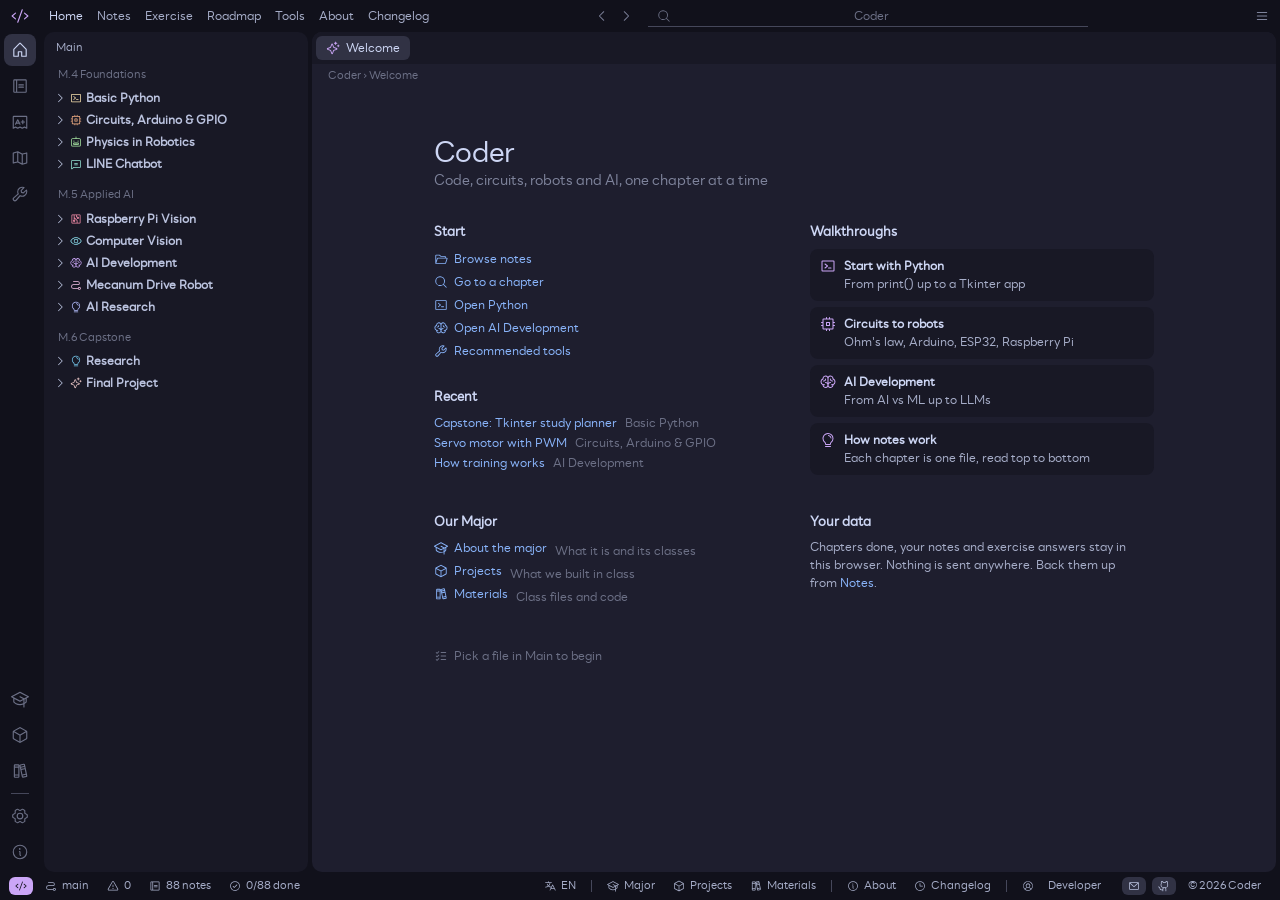
==== index.html @ 13d91085 "Add class tree, chapters, roadmap, notes and settings Main tree is now the major classes by year wit" ====
<!doctype html>
<html lang="en">
<head>
<meta charset="utf-8">
<meta name="viewport" content="width=device-width,initial-scale=1">
<title>Welcome · Coder</title>
<meta name="description" content="Notes on Python, microcontrollers, robots, AI and more, laid out like a code editor.">
<meta name="theme-color" content="#11111b">
<link rel="preload" href="assets/fonts/lineseedsansth_rg.woff2" as="font" type="font/woff2" crossorigin>
<link rel="stylesheet" href="style.css">
</head>
<body data-page="home">
  <main class="ed">
    <div class="tabs" role="tablist">
      <div class="tab on" role="tab" aria-selected="true"><svg class="i"><use href="#i-sparkle"/></svg>Welcome</div>
    </div>
    <div class="crumb">Coder › Welcome</div>
    <div class="view">
      <div class="welcome">
        <h1 id="welcome">Coder</h1>
        <p class="lead">Code, circuits, robots and AI, one chapter at a time</p>
        <div class="cols">
          <div>
            <section>
              <h3 id="start">Start</h3>
              <ul class="links">
                <li><a href="#" data-open="main"><svg class="i"><use href="#i-folder-open"/></svg>Browse notes</a></li>
                <li><a href="#" data-cmd><svg class="i"><use href="#i-magnifying-glass"/></svg>Go to a chapter</a></li>
                <li><a href="#" data-group="Basic Python"><svg class="i"><use href="#i-terminal-window"/></svg>Open Python</a></li>
                <li><a href="#" data-group="AI Development"><svg class="i"><use href="#i-brain"/></svg>Open AI Development</a></li>
                <li><a href="tools.html"><svg class="i"><use href="#i-wrench"/></svg>Recommended tools</a></li>
              </ul>
            </section>
            <section>
              <h3 id="recent-h">Recent</h3>
              <ul class="links" id="recent"></ul>
            </section>
          </div>
          <div>
            <section class="walk">
              <h3 id="walk">Walkthroughs</h3>
              <a href="#" data-group="Basic Python"><svg class="i"><use href="#i-terminal-window"/></svg><span><b>Start with Python</b>From print() up to a Tkinter app</span></a>
              <a href="#" data-group="Circuits, Arduino &amp; GPIO"><svg class="i"><use href="#i-cpu"/></svg><span><b>Circuits to robots</b>Ohm's law, Arduino, ESP32, Raspberry Pi</span></a>
              <a href="#" data-group="AI Development"><svg class="i"><use href="#i-brain"/></svg><span><b>AI Development</b>From AI vs ML up to LLMs</span></a>
              <a href="#" data-open="main"><svg class="i"><use href="#i-lightbulb"/></svg><span><b>How notes work</b>Each chapter is one file, read top to bottom</span></a>
            </section>
          </div>
        </div>
        <div class="cols more">
          <section>
            <h3 id="major">Our Major</h3>
            <ul class="links">
              <li><a href="major.html"><svg class="i"><use href="#i-graduation-cap"/></svg>About the major</a><span class="dim">What it is and its classes</span></li>
              <li><a href="projects.html"><svg class="i"><use href="#i-cube"/></svg>Projects</a><span class="dim">What we built in class</span></li>
              <li><a href="materials.html"><svg class="i"><use href="#i-books"/></svg>Materials</a><span class="dim">Class files and code</span></li>
            </ul>
          </section>
          <section>
            <h3 id="data">Your data</h3>
            <p class="note">Chapters done, your notes and exercise answers stay in this browser. Nothing is sent anywhere. Back them up from <a href="notes.html">Notes</a>.</p>
          </section>
        </div>
        <p class="startup"><svg class="i"><use href="#i-list-checks"/></svg>Pick a file in Main to begin</p>
      </div>
    </div>
  </main>

<script src="shell.js"></script>
</body>
</html>
---- style.css ----
/* Catppuccin Mocha, mapped like the Catppuccin VS Code theme */
@font-face{font-family:"LINE Seed";src:url(assets/fonts/lineseedsansth_rg.woff2) format("woff2");font-weight:400;font-display:swap}
:root{
  --crust:#11111b;--mantle:#181825;--base:#1e1e2e;
  --s0:#313244;--s1:#45475a;--o0:#6c7086;--o1:#7f849c;
  --sub0:#a6adc8;--sub1:#bac2de;--text:#cdd6f4;
  --mauve:#cba6f7;--blue:#89b4fa;--green:#a6e3a1;--peach:#fab387;--yellow:#f9e2af;
  --red:#f38ba8;--teal:#94e2d5;--sky:#89dceb;--pink:#f5c2e7;--lavender:#b4befe;--sapphire:#74c7ec;--maroon:#eba0ac;--flamingo:#f2cdcd;
  color-scheme:dark;
}
*{box-sizing:border-box;margin:0;padding:0}
/* scrollbars like VS Code: no arrows, no track, faint thumb that brightens on hover */
::-webkit-scrollbar{width:8px;height:8px}
::-webkit-scrollbar-track,::-webkit-scrollbar-corner{background:transparent}
::-webkit-scrollbar-button{display:none}
::-webkit-scrollbar-thumb{background:#45475a66;border-radius:8px}
::-webkit-scrollbar-thumb:hover{background:#585b70aa}
@supports not selector(::-webkit-scrollbar){*{scrollbar-width:thin;scrollbar-color:#45475a66 transparent}}
html,body{height:100%}
body{background:var(--crust);color:var(--text);font:400 12px/1.5 "LINE Seed",system-ui,sans-serif;overflow:hidden}
a{color:inherit;text-decoration:none}
button,input{font:inherit;color:inherit;background:none;border:0}
b,strong{font-weight:700}
.i{width:14px;height:14px;fill:currentColor;flex:none}

/* frame: title bar on top, activity bar | sidebar | editor, status bar below */
.app{display:grid;grid-template:32px minmax(0,1fr) 28px / 40px auto minmax(0,1fr);gap:0 4px;padding-right:4px;height:100vh}

/* title bar */
.top{grid-column:1/-1;display:flex;align-items:center;gap:2px;margin-right:-4px;padding-right:6px}
.logo{width:40px;display:grid;place-items:center;color:var(--mauve)}
.logo .i{width:18px;height:18px}
.menu{display:flex}
.menu a,.menu button{padding:2px 7px;color:var(--sub0);cursor:pointer}
.menu a:hover,.menu button:hover{color:var(--text);text-decoration:underline;text-underline-offset:2px}
.menu .on{color:var(--text)}
.nav{display:flex;margin-left:auto}
.ib{width:24px;height:22px;display:grid;place-items:center;color:var(--o1);cursor:pointer}
.ib:hover{color:var(--text)}
.cmd{position:relative;flex:0 1 440px;margin:0 8px}
.cmd input{width:100%;height:22px;background:var(--mantle);border-radius:6px;padding:0 10px 0 28px;text-align:center}
.cmd input:focus{outline:1px solid var(--s1);text-align:left}
.cmd input::placeholder{color:var(--o0)}
.cmd>.i{position:absolute;left:9px;top:4px;color:var(--o0);pointer-events:none}
.cmd ul{position:absolute;top:26px;left:0;right:0;z-index:5;list-style:none;background:var(--mantle);border-radius:8px;padding:4px;max-height:320px;overflow:auto;box-shadow:0 8px 24px #0009}
.cmd ul[hidden]{display:none}
.cmd li a{display:flex;align-items:center;gap:8px;padding:3px 8px;border-radius:6px;color:var(--sub0)}
.cmd li a:hover,.cmd li a.sel{color:var(--text)}
.cmd li a.sel{background:var(--s0)}
.cmd li .dim{margin-left:auto;color:var(--o0)}
.top .right{display:flex;margin-left:auto}

.act{grid-row:2;background:var(--crust);display:flex;flex-direction:column;align-items:center;padding-top:2px}
.act button,.act a{width:32px;height:32px;margin-bottom:4px;border-radius:8px;display:grid;place-items:center;color:var(--o0);cursor:pointer}
.act .i{width:18px;height:18px}
.act button:hover,.act a:hover{color:var(--text)}
.act .on{color:var(--text);background:var(--s0)}
.act .gap{flex:1}
.act .div{width:18px;height:1px;background:var(--s1);margin:2px 0 6px}

.side{grid-row:2;width:264px;background:var(--mantle);overflow:auto;border-radius:10px}
.side[hidden]{display:none}
.side h2{font-size:11px;font-weight:400;color:var(--sub0);padding:8px 12px}
.panel[hidden]{display:none}
.grp{display:flex;align-items:center;gap:4px;width:calc(100% - 12px);margin:0 6px;padding:2px 4px;border-radius:6px;color:var(--sub1);cursor:pointer;font-weight:700}
.grp:hover{color:var(--text)}
.grp .i{width:12px;height:12px}
.grp[aria-expanded=false]+ul{display:none}
.tree{list-style:none}
.tree a{display:flex;align-items:center;gap:6px;margin:0 6px;padding:2px 8px 2px 18px;border-radius:6px;color:var(--sub0)}
.tree a:hover{color:var(--text);text-decoration:underline;text-underline-offset:2px}
.tree .i{width:12px;height:12px}
.tree .i,.grp .f{color:var(--c)}
.tree a.on,.tree a.on:hover{color:#fff;font-weight:700}
.none{padding:2px 12px;color:var(--o0)}

/* editor */
.ed{grid-row:2;grid-column:3;display:flex;flex-direction:column;min-width:0;background:var(--base);border-radius:10px;overflow:hidden}
.tabs{display:flex;gap:2px;background:var(--mantle);padding:4px;flex:none}
.tab{display:flex;align-items:center;gap:6px;padding:3px 10px;border-radius:6px;color:var(--o1)}
.tab.on{background:var(--s0);color:var(--text)}
a.tab:hover{color:var(--text);text-decoration:underline;text-underline-offset:2px}
.tab .i{color:var(--mauve)}
.crumb{padding:4px 16px;color:var(--o0);font-size:11px;flex:none}
.view{flex:1;overflow:auto;padding:48px 32px}

.welcome{max-width:720px;margin:0 auto}
.welcome h1{font-size:28px;font-weight:400;line-height:1.2}
.welcome .lead{font-size:14px;color:var(--o1);margin-bottom:32px}
.cols{display:grid;grid-template-columns:1fr 1fr;gap:32px}
.welcome h3{font-size:13px;font-weight:400;margin:0 0 6px;color:var(--text)}
.welcome section+section{margin-top:24px}
.links{list-style:none}
.links li{padding:1px 0}
.links a{display:inline-flex;align-items:center;gap:6px;color:var(--blue)}
.links a:hover{color:#b4cffc;text-decoration:underline;text-underline-offset:2px}
.links .dim{color:var(--o0);margin-left:8px}
.walk a{display:flex;gap:8px;padding:8px 10px;background:var(--mantle);border-radius:8px;margin-bottom:6px;color:var(--sub0)}
.walk a:hover{color:var(--text)}
.walk a:hover b{text-decoration:underline;text-underline-offset:2px}
.walk b{display:block;color:var(--text);font-weight:700}
.walk .i{width:16px;height:16px;color:var(--mauve);margin-top:1px}
.more{margin-top:32px}
.welcome .more section{margin-top:0}
.note{color:var(--sub0);max-width:320px}
.note a{color:var(--blue)}
.note a:hover{color:#b4cffc;text-decoration:underline;text-underline-offset:2px}
.view{scroll-behavior:smooth}
.welcome [id]{scroll-margin-top:16px}
.outline{--c:var(--mauve)}
.outline a{padding-left:12px}
.outline li+li a{padding-left:28px}
.startup{margin-top:40px;color:var(--o0);display:flex;align-items:center;gap:6px}

/* status bar = footer. bubble = icon only, text = no bubble */
.status{grid-column:1/-1;grid-row:3;color:var(--sub0);display:flex;align-items:center;font-size:11px;padding:0 10px 0 6px;margin-right:-4px;white-space:nowrap;overflow:hidden}
.status a,.status span{display:flex;align-items:center;gap:5px;padding:0 9px;height:100%}
.status a:hover{color:var(--text);text-decoration:underline;text-underline-offset:2px}
.status .bub{width:24px;height:18px;padding:0;margin:0 3px;justify-content:center;border-radius:6px;background:var(--s0);color:var(--sub1)}
.status .bub:hover{color:var(--text)}
.status .brand{background:var(--mauve);color:var(--crust)}
.status .brand:hover{color:var(--base)}
.status .gap{flex:1}
.status .sep{width:1px;height:12px;padding:0;background:var(--s1);margin:0 6px}
.status .i{width:12px;height:12px}

/* bold titles (the font has one weight, so the browser draws the bold) */
.welcome h3{font-weight:700}
.ph{font-size:20px;font-weight:700;line-height:1.2}
.pane[hidden]{display:none}
.welcome .pane .cols section{margin-top:0}
.pane .lead{margin-bottom:24px}

/* closable tabs */
.tabs{overflow-x:auto;scrollbar-width:none}
.tabs::-webkit-scrollbar{display:none}
.tab{white-space:nowrap}
.ptab{padding-right:4px}
.ptab a:hover{color:var(--text);text-decoration:underline;text-underline-offset:2px}
.ptab:not(.on):hover{color:var(--text)}
.tab .x{width:16px;height:16px;border-radius:4px;color:var(--o0);cursor:pointer;font-size:14px;line-height:1;display:grid;place-items:center}
.tab .x:hover{color:var(--text)}

/* deco card: joined cells with a dotted drawing at the bottom */
.deco{display:grid;grid-template-columns:repeat(3,1fr);border:1px solid var(--s0);border-radius:10px;overflow:hidden;margin-top:24px}
.deco>div{display:flex;flex-direction:column;padding:18px 18px 0;min-height:250px}
.deco>div+div{border-left:1px solid var(--s0)}
.deco h4{font-size:13px;font-weight:700;margin-bottom:4px}
.deco p{color:var(--o1)}
.deco .art{margin-top:auto;width:100%;height:auto;max-height:130px;padding-bottom:14px}
.deco.phases .dim{color:var(--mauve);font-size:11px;margin-bottom:6px}
.deco.phases .dim{display:block}


/* full-page panes: the page is wider and each tab stretches to the bottom */
.welcome.wide{max-width:1040px}
.welcome.fill{display:flex;flex-direction:column;min-height:100%}
.fill .pane:not([hidden]){flex:1;display:flex;flex-direction:column}
.fill .pane .deco,.fill .pane .walk.grid{flex:1}
.deco>a{display:flex;flex-direction:column;padding:18px 18px 0;min-height:250px;color:var(--sub0)}
.deco>a+a{border-left:1px solid var(--s0)}
.deco>a:hover h4{text-decoration:underline;text-underline-offset:2px}
.deco>a:hover{color:var(--text)}
.deco .big{width:32px;height:32px;color:var(--mauve);margin-bottom:auto}
.deco>a h4{margin-top:18px}
.deco .out{display:inline-flex;align-items:center;gap:4px;margin:14px 0 18px;color:var(--blue)}
.deco a.out:hover{color:#b4cffc;text-decoration:underline;text-underline-offset:2px}
.deco .out .i{width:10px;height:10px}
.deco>a .out{margin-top:auto}
.deco.four{grid-template-columns:repeat(4,1fr)}
.deco.four>div+div{border-left:1px solid var(--s0)}
.demo{margin-top:auto;padding-top:16px}
.demo.swatches{display:grid;grid-template-columns:repeat(4,22px);gap:8px}
.demo.swatches i{width:22px;height:22px;border-radius:50%}
.demo.icons{display:grid;grid-template-columns:repeat(3,24px);gap:14px;color:var(--mauve)}
.demo.icons .i{width:24px;height:24px}
.demo.type{font-size:56px;line-height:1;color:var(--text)}
.deco .keys{margin-top:14px}
.deco .keys .k{width:112px}
.deco .keys li{padding:3px 0}
.deco.four .out{margin:14px 0 18px}
.deco .log li{padding:4px 0}
.deco .log .plain{align-items:flex-start}
.deco .log .i{margin-top:3px}

/* gallery-style cards: a dotted drawing on top, text left-aligned underneath */
.deco:not(.list)>:is(div,a){align-items:stretch;justify-content:flex-start;text-align:left;padding:20px}
.deco:not(.list) .art{order:-1;display:block;width:100%;height:auto;max-height:none;margin:0 0 14px;overflow:hidden}
.deco:not(.list) .demo{order:-1;margin:0 0 18px;padding:0;min-height:96px;display:flex;align-items:center;gap:10px}
.deco:not(.list) .demo.swatches{display:grid;grid-template-columns:repeat(4,26px);gap:10px}
.deco:not(.list) .demo.swatches i{width:26px;height:26px}
.deco:not(.list) .demo.icons{display:grid;grid-template-columns:repeat(3,28px);gap:16px}
.deco:not(.list) .demo.icons .i{width:28px;height:28px}
.deco:not(.list) .big{width:40px;height:40px;margin:0 0 16px}
.deco:not(.list)>a h4{margin-top:0}
.deco:not(.list) .out{margin:12px 0 0}
.deco:not(.list) .keys{margin-top:14px}
.deco.four:not(.list)>:is(div,a){align-items:center;text-align:center;justify-content:flex-start;padding-top:64px}
.deco.four .demo{justify-content:center;min-height:120px}
/* these tabs size to their content instead of stretching to the bottom */
#overview .deco,#keys .deco,#data .deco,#built .deco,#direction .deco{flex:none}
#overview .deco>div,#keys .deco>div,#data .deco>div,#built .deco>div,#direction .deco>div{min-height:0;padding-bottom:26px}
.deco.gal{grid-template-columns:repeat(3,1fr);grid-auto-rows:1fr;flex:1}
.deco.gal>a{border:0;min-height:0;padding:22px;box-shadow:1px 0 0 var(--s0),0 1px 0 var(--s0);color:var(--sub0)}
.deco.gal>a:hover{background:var(--mantle);color:var(--text)}
.deco.gal h4{display:flex;align-items:center;gap:8px;font-size:13px;margin:0 0 2px;color:var(--text)}
.deco.gal h4 .i{width:15px;height:15px;color:var(--mauve)}
.deco.gal h4 .go{margin-left:auto;width:12px;height:12px;color:var(--o0)}
.deco.gal p{color:var(--o1)}

/* dotted drawings: outlines are round dots, fills are dot patterns, and a few things move */
.art .ds,.art .ln{fill:none;stroke:var(--sub1);stroke-width:1.6;stroke-linecap:round;stroke-dasharray:0 4}
.art .bob,.art .pulse,.art .spin,.art .sway,.art .type,.art .flip{transform-box:fill-box}
.art .bob{animation:bob 3.6s ease-in-out infinite;animation-delay:calc(var(--i,0)*.25s)}
@keyframes bob{0%,100%{transform:translateY(0)}40%{transform:translateY(-8px)}}
.art .march{animation:march 1s linear infinite}
@keyframes march{to{stroke-dashoffset:-8}}
.art .blink{animation:blink 1.1s steps(1) infinite}
@keyframes blink{50%{opacity:0}}
.art .pulse{transform-origin:50% 50%;animation:pulse 3s ease-in-out infinite}
@keyframes pulse{0%,80%,100%{transform:none}88%{transform:scale(.25)}}
.art .spin{transform-origin:50% 50%;animation:spin 24s linear infinite}
@keyframes spin{to{transform:rotate(360deg)}}
.art .flip{transform-box:fill-box;transform-origin:0 50%;animation:flip 4.5s ease-in-out infinite}
@keyframes flip{0%,100%{transform:scaleX(1)}50%{transform:scaleX(.12)}}
.art .sway{transform-origin:50% 50%;animation:sway 5s ease-in-out infinite}
@keyframes sway{50%{transform:scaleX(.15)}}
.art .type{transform-origin:0 50%;animation:type 4s ease-in-out infinite;animation-delay:calc(var(--i,0)*.35s)}
@keyframes type{0%{transform:scaleX(.08)}55%,100%{transform:scaleX(1)}}
@media(prefers-reduced-motion:reduce){.art *{animation:none!important}}

/* horizontal row cards: one per version or contact, stacked so more can be added */
.rows{display:flex;flex-direction:column;gap:10px;margin-top:8px}
.row{display:grid;grid-template-columns:240px 1fr;border:1px solid var(--s0);border-radius:10px;overflow:hidden}
.row .meta{padding:18px;border-right:1px solid var(--s0)}
.row .meta h4{font-size:16px;font-weight:700}
.row .meta .dim{display:block;color:var(--o0);margin:2px 0 10px}
.row .meta p{color:var(--o1)}
.row .groups{display:grid;grid-template-columns:repeat(3,1fr)}
.row .groups>div{padding:18px}
.row .groups>div+div{border-left:1px solid var(--s0)}
.row h5{font-size:12px;font-weight:700;margin-bottom:6px}
.row.link{display:flex;align-items:center;gap:16px;padding:18px;color:var(--sub0)}
.row.link:hover{color:var(--text)}
.row.link:hover h4{text-decoration:underline;text-underline-offset:2px}
.row.link .big{width:32px;height:32px;color:var(--mauve);flex:none}
.row.link h4{font-size:13px;font-weight:700;color:var(--text)}
.row.link p{color:var(--o1)}
.row .out{display:inline-flex;align-items:center;gap:4px;margin-left:auto;color:var(--blue)}
.row .out .i{width:10px;height:10px}
.row.link:hover .out{color:#b4cffc}
.log h3 .dim{font-weight:400;color:var(--o0);margin-left:6px}
.log li{padding:3px 0}

/* about page */
.log h3 .dim{font-weight:400;color:var(--o0);margin-left:6px}
.log li{padding:3px 0}
.note.wide{max-width:none;margin-bottom:24px}
.walk.grid{display:grid;grid-template-columns:1fr 1fr;gap:6px}
.walk.grid h3{grid-column:1/-1;margin-bottom:0}
.walk.grid a{margin-bottom:0}
.keys li{display:flex;align-items:center}
.keys .k{display:flex;gap:4px;width:130px;flex:none}
.keys .dim{margin-left:0}
.kbd{background:var(--s0);color:var(--sub1);border-radius:4px;padding:0 6px;font-size:11px;line-height:18px}
.plain{display:inline-flex;align-items:center;gap:6px;color:var(--sub0)}
.links .plain+.dim{margin-left:8px}

/* developer popup */
.dev{display:flex;align-items:center;gap:5px;padding:0 9px;height:100%;color:var(--sub0);cursor:pointer}
.dev:hover,.dev[aria-expanded=true]{color:var(--text)}
.dev:hover .t{text-decoration:underline;text-underline-offset:2px}
.dev .i{width:12px;height:12px}
.pop{position:fixed;z-index:9;width:350px;max-width:calc(100vw - 8px);background:var(--mantle);border-radius:10px;padding:6px;box-shadow:0 2px 8px #0004}
.pop[hidden]{display:none}
.pop .who{display:flex;gap:10px;align-items:center;padding:8px 8px 10px;margin-bottom:4px;border-bottom:1px solid var(--s0)}
.pop .who .i{width:28px;height:28px;color:var(--mauve)}
.pop .who b{display:block;font-size:12px}
.pop .who span{color:var(--o1);font-size:11px}
.pop a{display:flex;align-items:center;gap:8px;padding:5px 8px;border-radius:6px;color:var(--sub0)}
.pop a:hover{color:var(--text)}
.pop a:hover .t,.pop a:hover{text-decoration:underline;text-underline-offset:2px}
.pop a .dim{margin-left:auto;color:var(--o0);font-size:11px;overflow:hidden;text-overflow:ellipsis}
.pop a .go{width:10px;height:10px;color:var(--o0)}
.pop .i{width:14px;height:14px;flex:none}

/* tooltip */
.tip{position:fixed;z-index:10;pointer-events:none;background:var(--s0);color:var(--text);font-size:11px;padding:3px 8px;border-radius:6px;box-shadow:0 4px 12px #0008;white-space:nowrap}
.tip[hidden]{display:none}

/* phone: sidebar overlays editor */
@media (max-width:640px){
  .side{position:fixed;left:40px;top:32px;bottom:28px;z-index:2;box-shadow:0 8px 24px #0008;width:min(280px,calc(100vw - 56px))}
  .view{padding:24px 16px}
  .cols{grid-template-columns:1fr;gap:24px}
  .walk.grid{grid-template-columns:1fr}
  .deco,.deco.four,.deco.gal{grid-template-columns:1fr}
  .deco>div+div,.deco>a+a{border-left:0;border-top:1px solid var(--s0)}
  .row,.row .groups{grid-template-columns:1fr}
  .row .meta{border-right:0;border-bottom:1px solid var(--s0)}
  .row .groups>div+div{border-left:0;border-top:1px solid var(--s0)}
  .status .hide,.menu,.nav,.dev .t{display:none}
  .cmd{flex:1;margin-left:0}
}

/* settings in the main panel: view-only for now */
.sopen>.view:not(#sview){display:none}
#sview[hidden]{display:none}
.sopen .tab.on:not(#stab){background:none;color:var(--o1)}
#stab{padding-right:4px}
.sec{margin-top:32px}
.setlist{border:1px solid var(--s0);border-radius:10px;overflow:hidden;margin-top:8px}
.set{display:flex;align-items:center;gap:16px;padding:16px 18px}
.set+.set{border-top:1px solid var(--s0)}
.set .si{flex:none;width:34px;height:34px;border-radius:8px;background:var(--mantle);color:var(--mauve);display:grid;place-items:center}
.set .si .i{width:17px;height:17px}
.set .st{flex:1}
.hi{display:flex;align-items:center;gap:8px}
.hi .i{width:18px;height:18px;color:var(--mauve)}
.set b{display:block}
.set p{color:var(--o1);margin-top:2px;max-width:420px}
.seg{display:flex;flex:none;background:var(--mantle);border-radius:8px;padding:2px}
.seg button{padding:3px 12px;border-radius:6px;color:var(--o1);cursor:not-allowed}
.seg button.on{background:var(--s0);color:var(--text)}
.tog{flex:none;position:relative;width:30px;height:16px;border-radius:8px;background:var(--s1);cursor:not-allowed}
.tog::after{content:"";position:absolute;top:2px;left:2px;width:12px;height:12px;border-radius:50%;background:var(--crust)}
.tog.on{background:var(--mauve)}
.tog.on::after{left:16px}
.flavours{display:grid;grid-template-columns:repeat(4,1fr);gap:8px;margin-top:12px;padding:8px;background:var(--mantle);border-radius:14px}
.flv{position:relative;background:var(--b);color:var(--t);border-radius:10px;padding:16px;display:flex;flex-direction:column;gap:14px}
.flv .ck{position:absolute;top:14px;right:14px;width:16px;height:16px;color:var(--mauve)}
.flv:not(.on){opacity:.55}
.flv .aa{font-size:28px;line-height:1}
.flv .dots{display:flex;gap:6px}
.flv .dots i{width:12px;height:12px;border-radius:50%}
.flv .nm{display:flex;justify-content:space-between;font-size:11px}
.flv .nm span{opacity:.7}
@media(max-width:640px){.flavours{grid-template-columns:1fr 1fr}.set{flex-direction:column;align-items:flex-start;gap:12px}}
#sview .ph{font-size:14px;letter-spacing:.06em;margin-bottom:16px}
#sview .setlist{margin-top:0}
.flv.on .nm span{color:var(--mauve);opacity:1}
.flv.on .nm{font-weight:700}
.flv .ck{width:18px;height:18px}
.flv:not(.on){opacity:.45}

.yr{font-size:11px;color:var(--o0);padding:12px 14px 4px;margin:0}
#tree .yr:first-child{padding-top:2px}
.grp span{overflow:hidden;text-overflow:ellipsis;white-space:nowrap}
.tree .sub{margin:0 6px;padding:10px 8px 2px 18px;font-size:11px;color:var(--o0);list-style:none}
.grp[aria-expanded=true]+ul{margin-bottom:10px}

/* roadmap */
.welcome.road{max-width:none}
.stats{display:grid;grid-template-columns:repeat(4,1fr);border:1px solid var(--s0);border-radius:10px;overflow:hidden;margin:4px 0 16px}
.stats>div{display:flex;flex-direction:column;align-items:center;gap:2px;padding:16px 10px}
.stats>div+div{border-left:1px solid var(--s0)}
.stats b{font-size:26px;font-weight:400;line-height:1.2}
.stats span{color:var(--o1)}
.pathwrap{border:1px solid var(--s0);border-radius:10px;overflow-x:auto;padding:22px 24px 26px}
.path{display:flex;width:max-content}
.mod{position:relative;flex:none;width:262px}
.mh{height:40px;padding-right:12px}
.mh b{display:block;font-weight:700;white-space:nowrap;overflow:hidden;text-overflow:ellipsis}
.mh span{color:var(--o0);font-size:11px}
.ring{position:relative;width:64px;height:64px;border-radius:50%;border:2px solid var(--c);color:var(--c);display:grid;place-items:center;margin-top:10px}
.ring>.i{width:26px;height:26px}
.ring .ck{position:absolute;right:-6px;top:-6px;width:18px;height:18px;background:var(--base);border-radius:50%;color:var(--green)}
.mod:not(:last-child) .ring::after{content:"";position:absolute;left:74px;top:calc(50% - 1px);width:174px;border-top:2px dotted var(--c)}
.mod:not(:last-child) .ring::before{content:"";position:absolute;left:248px;top:calc(50% - 5px);border-left:7px solid var(--c);border-top:5px solid transparent;border-bottom:5px solid transparent}
.chs{position:relative;list-style:none;margin-top:14px;padding-left:27px}
.chs::before{content:"";position:absolute;left:32px;top:-14px;bottom:8px;width:1px;background:var(--s0)}
.chs li{position:relative;padding:5px 0}
.ch{display:flex;align-items:center;gap:10px;color:var(--sub0);padding-right:14px}
.ch:hover{color:var(--text);text-decoration:underline;text-underline-offset:2px}
.ch i{flex:none;width:11px;height:11px;border-radius:50%;border:1.5px solid var(--c);background:var(--base)}
.ch.on i{background:var(--c)}
.ch span{overflow:hidden;text-overflow:ellipsis;white-space:nowrap}
.chs .sec{padding:12px 0 2px 21px;color:var(--o0);font-size:11px}
.soonli{padding-left:21px;color:var(--o0)}
.mod.soon{opacity:.55}
@media(max-width:640px){.stats{grid-template-columns:1fr 1fr}.stats>div:nth-child(3){border-left:0}.stats>div:nth-child(n+3){border-top:1px solid var(--s0)}}
.rh{display:flex;align-items:flex-start;justify-content:space-between;gap:16px;flex-wrap:wrap}
.btn{display:inline-flex;align-items:center;gap:8px;margin-top:6px;padding:7px 14px;border-radius:8px;background:var(--mauve);color:var(--crust);font-weight:700;cursor:pointer}
.btn:hover{background:#ddc1fb}
.btn .i{width:15px;height:15px}
.btn[hidden]{display:none}

/* chapter page */
.lesson{max-width:760px;margin:0 auto}
.lesson h1{font-size:26px;font-weight:400;line-height:1.25}
.lesson .sum{color:var(--o1);font-size:14px;margin-top:4px}
.lesson h2{font-size:16px;font-weight:700;margin:32px 0 8px}
.lesson h3{font-size:13px;font-weight:700;margin:22px 0 6px}
.lesson p{color:var(--sub1);font-size:13px;line-height:1.75;margin:8px 0}
.lesson ul,.lesson ol{margin:8px 0 8px 22px;color:var(--sub1);font-size:13px;line-height:1.75}
.lesson li{padding:1px 0}
.lesson a{color:var(--blue)}
.lesson a:hover{color:#b4cffc;text-decoration:underline;text-underline-offset:2px}
.lesson code{font:12px ui-monospace,SFMono-Regular,Consolas,"Courier New",monospace;background:var(--s0);color:var(--text);padding:1px 6px;border-radius:5px}
.lesson img{max-width:100%;border-radius:10px;margin:10px 0}
.code{margin:14px 0;background:var(--mantle);border-radius:10px;overflow:hidden}
.code figcaption{padding:6px 14px 0;color:var(--o0);font-size:11px}
.code pre{margin:0;padding:10px 14px 14px;overflow-x:auto}
.code code{background:none;padding:0;border-radius:0;font-size:12.5px;line-height:1.65;color:var(--text)}
.code .k{color:var(--mauve)}
.code .s{color:var(--green)}
.code .n{color:var(--peach)}
.code .b{color:var(--blue)}
.code .c{color:var(--o0)}
.callout{margin:14px 0;padding:12px 16px;border-radius:10px;background:var(--mantle);color:var(--sub0);font-size:13px;line-height:1.7}
.callout code{background:var(--s0)}
.lfoot{margin-top:34px}
.btn.ghost{background:var(--s0);color:var(--text);margin-top:0}
.btn.ghost:hover{background:var(--s1)}
.btn.ghost.on{color:var(--green)}
.pnrow{display:grid;grid-template-columns:1fr 1fr;gap:10px;margin-top:18px}
.pn{display:flex;flex-direction:column;gap:2px;padding:12px 14px;border-radius:10px;background:var(--mantle);color:var(--sub0)}
.pn:last-child{text-align:right}
.pn span{font-size:11px;color:var(--o0)}
.pn b{font-weight:700;color:var(--text)}
.pn:hover b{text-decoration:underline;text-underline-offset:2px}
.tree a.on{color:#fff}

/* coloured note boxes, comparison tables and live widgets inside chapters */
.callout{display:flex;flex-direction:column;gap:4px}
.callout .ct{display:inline-flex;align-items:center;gap:6px;font-weight:700}
.callout .ct .i{width:14px;height:14px}
.callout.aha{background:color-mix(in srgb,var(--yellow) 9%,var(--mantle))}
.callout.aha .ct{color:var(--yellow)}
.callout.compare{background:color-mix(in srgb,var(--blue) 9%,var(--mantle))}
.callout.compare .ct{color:var(--blue)}
.callout.tip{background:color-mix(in srgb,var(--green) 8%,var(--mantle))}
.callout.tip .ct{color:var(--green)}
.callout.warn{background:color-mix(in srgb,var(--red) 9%,var(--mantle))}
.callout.warn .ct{color:var(--red)}
.cmp{width:100%;border-collapse:separate;border-spacing:0;margin:14px 0;background:var(--mantle);border-radius:10px;overflow:hidden;font-size:13px}
.cmp th{text-align:left;font-weight:700;color:var(--text);padding:10px 14px;background:var(--s0)}
.cmp td{padding:9px 14px;color:var(--sub1);vertical-align:top}
.cmp tr+tr td{border-top:1px solid var(--s0)}
.cmp td:first-child{color:var(--sub0)}
.wg{margin:18px 0;padding:16px;border-radius:12px;background:var(--mantle)}
.wg .wgt{margin:0 0 10px;color:var(--mauve);font-weight:700;font-size:12px}
.wg .wgrow{display:flex;flex-wrap:wrap;gap:12px;margin-bottom:10px}
.wg label{display:flex;align-items:center;gap:8px;color:var(--o1)}
.wg input{background:var(--base);color:var(--text);border-radius:6px;padding:5px 9px;width:130px;border-bottom:1px solid var(--s1)}
.wg input:focus{outline:0;border-bottom-color:var(--mauve)}
.wg .code{background:var(--crust);margin:8px 0}
.wg .wgo{margin:8px 0 0}
.wg .wgo b{color:var(--green)}
.wgtable{display:flex;flex-direction:column;gap:6px;margin-top:4px}
.wgtable>div{display:flex;align-items:center;justify-content:space-between;gap:16px;padding:8px 12px;border-radius:8px;background:var(--crust)}
.wgtable code{background:none;padding:0;color:var(--text)}
.wgtable .ok{color:var(--green)}
.wgtable .bad{color:var(--red);text-align:right}

/* inputs: an underline, never a rounded outline */
.wg input{background:transparent;border-radius:0;padding:4px 2px;width:120px;border-bottom:1px solid var(--s1)}
.wg input:focus{outline:0;box-shadow:none;border-bottom-color:var(--mauve)}
.cmd input{border-radius:0;background:transparent;border-bottom:1px solid var(--s1)}
.cmd input:focus{outline:0;box-shadow:none;border-bottom-color:var(--mauve)}
input:focus,input:focus-visible{outline:0}
input[type=number]{-moz-appearance:textfield;appearance:textfield}
input[type=number]::-webkit-inner-spin-button,input[type=number]::-webkit-outer-spin-button{-webkit-appearance:none;appearance:none;margin:0}

/* more room between sections of a chapter */
.lesson h2{margin:60px 0 14px}
.lesson>h2:first-of-type{margin-top:44px}
.lesson .wg{margin:24px 0}
.lesson .callout{margin:22px 0}
.lesson .cmp{margin:20px 0}
.lesson .code{margin:18px 0}
.lesson p{margin:12px 0}

/* end of a chapter: one big call to action */
.cta{display:flex;align-items:center;justify-content:space-between;gap:20px;flex-wrap:wrap;margin-top:64px;padding:26px 28px;border-radius:14px;background:var(--mantle)}
.ctat b{display:block;font-size:16px;font-weight:700}
.ctat span{color:var(--o1)}
.ctab{display:flex;gap:10px;flex-wrap:wrap}
.cta .btn{margin-top:0;padding:11px 20px;font-size:13px}
.cta .btn .i{width:14px;height:14px}
.prevlink{margin:14px 0 40px}
.prevlink a{display:inline-flex;align-items:center;gap:6px;color:var(--o1)}
.prevlink a:hover{color:var(--text);text-decoration:underline;text-underline-offset:2px}
.prevlink .i{width:12px;height:12px}
.lesson a.btn{color:var(--crust)}
.lesson a.btn:hover{color:var(--crust);background:#ddc1fb;text-decoration:none}

/* chapter: lesson and note side by side when the main panel is wide enough, stacked when it is not */
.chap{display:grid;grid-template-columns:minmax(0,1fr);gap:48px}
.chap.nonote .notepane{display:none}
.crow{display:flex;align-items:center;justify-content:space-between;padding-right:12px}
.ntg{display:inline-flex;align-items:center;gap:6px;color:var(--o0);font-size:11px;cursor:pointer}
.ntg:hover{color:var(--text)}
.ntg.on{color:var(--mauve)}
.ntg .i{width:12px;height:12px}
.notepane{display:flex;flex-direction:column;min-height:340px;padding:14px 16px 16px;border-radius:14px;background:var(--mantle)}
.nh{display:flex;align-items:baseline;justify-content:space-between;margin-bottom:8px}
.nh b{color:var(--mauve);font-size:12px}
.nh span{color:var(--o0);font-size:11px}
.ntool{display:flex;flex-wrap:wrap;align-items:center;gap:2px 4px;padding-bottom:8px;margin-bottom:6px;border-bottom:1px solid var(--s0)}
.ntool .sp{flex:1}
.ntool button{padding:3px 8px;border-radius:6px;color:var(--o1);cursor:pointer}
.ntool button:hover{color:var(--text);background:var(--s0)}
.ntool button:disabled{opacity:.4;cursor:default}
.ntool button:disabled:hover{color:var(--o1);background:none}
.notepane textarea{flex:1;min-height:240px;width:100%;resize:none;background:transparent;color:var(--text);font:inherit;line-height:1.75;padding:6px 2px}
.notepane textarea:focus{outline:0}
.notepane textarea::placeholder{color:var(--o0)}
.notepane .pv{flex:1;max-width:none;margin:0;overflow:auto}
.notepane .pv[hidden],.notepane textarea[hidden]{display:none}
.chap.mid:not(.nonote){grid-template-columns:minmax(0,3fr) minmax(0,2fr);align-items:start;gap:36px}
.chap.wide:not(.nonote){grid-template-columns:minmax(0,1fr) minmax(0,1fr);align-items:start;gap:48px}
.chap.mid:not(.nonote) .notepane,.chap.wide:not(.nonote) .notepane{position:sticky;top:0;height:calc(100vh - 170px);min-height:340px}
.chap.narrow .notepane{display:none}
.chap.narrow.drawer .notepane{display:flex;position:fixed;z-index:6;right:12px;top:64px;bottom:40px;width:min(440px,calc(100vw - 24px));min-height:0;box-shadow:0 2px 14px #0007;background:var(--mantle)}
.cta{margin-top:40px}

/* notes page */
.lastlink{font-size:13px;line-height:1.9;max-width:100%;overflow:hidden;text-overflow:ellipsis;white-space:nowrap;color:var(--blue)}
.lastlink:hover{color:#b4cffc;text-decoration:underline;text-underline-offset:2px}
.stats>div{min-width:0}
.plist{display:flex;flex-direction:column;gap:18px;margin-top:8px}
.prow{display:grid;grid-template-columns:1fr auto;gap:6px 16px;align-items:center}
.prow .pl{display:flex;align-items:center;gap:10px;color:var(--text)}
.prow .pl .i{width:16px;height:16px;color:var(--c)}
.prow .pl i{font-style:normal;color:var(--o0);font-size:11px}
.prow .pc{color:var(--o1)}
.bar2{grid-column:1/-1;height:6px;border-radius:3px;background:var(--s0);overflow:hidden}
.bar2 i{display:block;height:100%;background:var(--c);border-radius:3px}
.nitem{display:flex;flex-direction:column;gap:4px;padding:14px 0;border-bottom:1px solid var(--s0);color:var(--sub0)}
.nitem .nt{color:var(--text);font-weight:700}
.nitem .nb{white-space:pre-wrap;color:var(--sub1);line-height:1.7;display:-webkit-box;-webkit-line-clamp:4;-webkit-box-orient:vertical;overflow:hidden}
.nitem:hover .nt{text-decoration:underline;text-underline-offset:2px}
.set .btn{margin-top:0;flex:none}
textarea{border:0;outline:0}
.notepane textarea{border:0;box-shadow:none}
.cta .btn{padding:7px 14px;font-size:12px}
.cta .btn .i{width:12px;height:12px}
.ctat .prevlink{display:inline-flex;align-items:center;gap:6px;margin-top:10px;color:var(--o1)}
.ctat .prevlink:hover{color:var(--text);text-decoration:underline;text-underline-offset:2px}
.ctat .prevlink .i{width:12px;height:12px}
.ctat{display:flex;flex-direction:column;align-items:flex-start}
.cta .btn .i{margin-right:0}
.ntg{padding:3px 10px;border-radius:7px;background:var(--s0);color:var(--sub1)}
.ntg:hover{color:var(--text);background:var(--s1)}
.ntg.on{color:var(--mauve)}
.ntg.on:hover{color:var(--text)}
.ntg .i{width:12px;height:12px}
.crr{display:flex;align-items:center;gap:6px}
.ntg.ic{padding:3px 7px}
.ntg.off{opacity:.35;cursor:default}
.ntg.off:hover{color:var(--sub1);background:var(--s0)}
.lesson h2{margin:104px 0 18px}
.lesson>h2:first-of-type{margin-top:64px}

/* notes page: every note, grouped by class */
.nhead{display:flex;align-items:flex-end;justify-content:space-between;gap:20px;flex-wrap:wrap;margin-bottom:28px}
.nhead .lead{margin:0}
.nsearch{width:240px;background:transparent;color:var(--text);padding:5px 2px;border-bottom:1px solid var(--s1)}
.nsearch:focus{outline:0;border-bottom-color:var(--mauve)}
.nsearch::placeholder{color:var(--o0)}
.pv.lesson h1,.pv.lesson h2,.pv.lesson h3{margin:16px 0 6px;font-size:13px;font-weight:700}
.pv.lesson>:first-child{margin-top:0}
.pv.lesson p{margin:6px 0}
.pv.lesson .code{margin:10px 0}
.nempty{display:flex;flex-direction:column;align-items:flex-start;gap:6px;padding:40px 0}
.nempty>.i{width:30px;height:30px;color:var(--mauve);margin-bottom:8px}
.nempty b{font-size:15px}
.nempty p{color:var(--o1);max-width:420px;margin-bottom:14px}

/* notes as small vertical cards */
.ngrid{display:grid;grid-template-columns:repeat(auto-fill,minmax(230px,1fr));gap:14px}
.ncard{display:flex;flex-direction:column;gap:2px;padding:16px;border-radius:14px;background:var(--mantle);min-height:230px}
.ncard.open{grid-column:span 2}
.ncard .ni{width:36px;height:36px;border-radius:10px;display:grid;place-items:center;margin-bottom:10px;color:var(--c);background:color-mix(in srgb,var(--c) 15%,var(--base))}
.ncard .ni .i{width:18px;height:18px}
.ncard .nt{font-weight:700;color:var(--text);line-height:1.35}
.ncard .nt:hover{text-decoration:underline;text-underline-offset:2px}
.ncard .ng{color:var(--o0);font-size:11px}
.ncard .nbody{margin-top:10px;max-height:118px;overflow:hidden;-webkit-mask-image:linear-gradient(#000 65%,transparent);mask-image:linear-gradient(#000 65%,transparent)}
.ncard.open .nbody{max-height:none;-webkit-mask-image:none;mask-image:none}
.ncard footer{display:flex;justify-content:space-between;gap:10px;margin-top:auto;padding-top:12px}
.ncard footer button{color:var(--o1);font-size:11px;cursor:pointer}
.ncard footer button:hover{color:var(--text);text-decoration:underline;text-underline-offset:2px}
.ncard footer [hidden]{display:none}
.ncard footer button:last-child{margin-left:auto}
.pv.lesson.nbody p,.pv.lesson.nbody li{font-size:12px}
.ncard .nbody.lesson{margin:10px 0 0;max-width:none;align-self:stretch}
.ncard .nbody>:first-child{margin-top:0}

/* a whole card reacts to the pointer, and one note opens on its own in the middle */
.ncard{cursor:pointer;transition:none}
.ncard:hover,.ncard:focus-visible{background:color-mix(in srgb,var(--s0) 55%,var(--mantle));outline:0}
.ncard:hover .nt,.ncard:focus-visible .nt{color:#fff}
.ncard footer a{color:var(--o1);font-size:11px}
.ncard footer a:hover{color:var(--text);text-decoration:underline;text-underline-offset:2px}
#nlib[hidden],#nread[hidden]{display:none}
.nsolo{display:flex;flex-direction:column;gap:16px}
.nbar{display:flex;align-items:center;gap:18px;flex-wrap:wrap}
.nbar .btn{margin:0 0 0 auto;padding:6px 12px;font-size:12px}
.nback{display:inline-flex;align-items:center;gap:6px;color:var(--o1);cursor:pointer}
.nback:hover{color:var(--text);text-decoration:underline;text-underline-offset:2px}
.nback .i{width:12px;height:12px}
.ntitle{display:flex;align-items:center;gap:12px}
.ntitle .ni{width:36px;height:36px;border-radius:10px;display:grid;place-items:center;color:var(--c);background:color-mix(in srgb,var(--c) 15%,var(--base))}
.ntitle .ni .i{width:18px;height:18px}
.ntitle b{display:block;font-weight:700}
.ntitle i{font-style:normal;color:var(--o0);font-size:11px}
.nsolo .notepane{height:calc(100vh - 260px);min-height:420px}
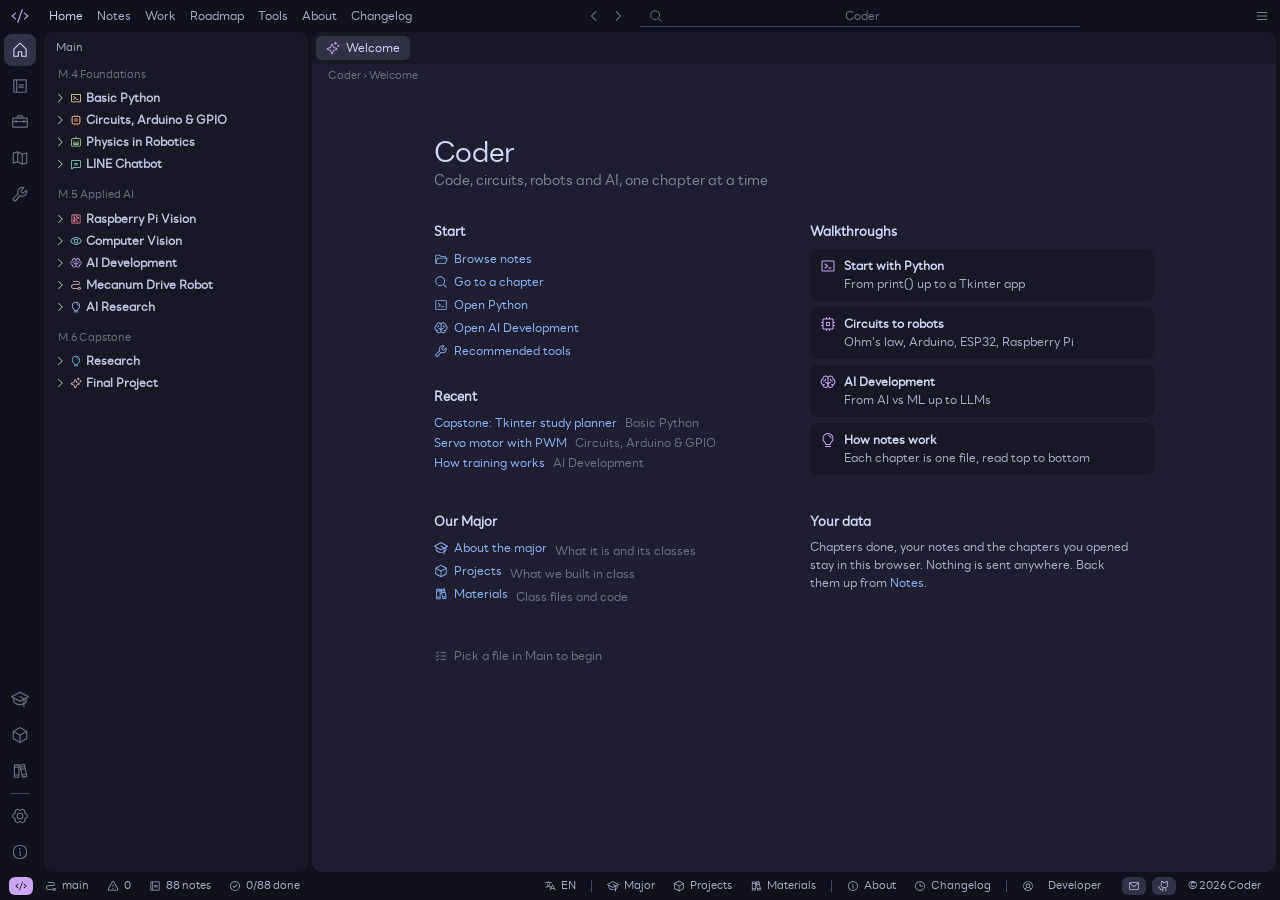
==== commit 4c9d9028: "Rename Exercise to Work and add the first work files Work page has its own sidebar (same year, class" ====
--- a/index.html
+++ b/index.html
@@ -57,7 +57,7 @@
           </section>
           <section>
             <h3 id="data">Your data</h3>
-            <p class="note">Chapters done, your notes and exercise answers stay in this browser. Nothing is sent anywhere. Back them up from <a href="notes.html">Notes</a>.</p>
+            <p class="note">Chapters done, your notes and the chapters you opened stay in this browser. Nothing is sent anywhere. Back them up from <a href="notes.html">Notes</a>.</p>
           </section>
         </div>
         <p class="startup"><svg class="i"><use href="#i-list-checks"/></svg>Pick a file in Main to begin</p>
--- a/style.css
+++ b/style.css
@@ -607,3 +607,70 @@
 .ntitle b{display:block;font-weight:700}
 .ntitle i{font-style:normal;color:var(--o0);font-size:11px}
 .nsolo .notepane{height:calc(100vh - 260px);min-height:420px}
+
+/* about: the two reasons */
+.row .meta .ni{width:34px;height:34px;border-radius:10px;display:grid;place-items:center;margin-bottom:10px;color:var(--mauve);background:color-mix(in srgb,var(--mauve) 15%,var(--base))}
+.row .meta .ni .i{width:17px;height:17px}
+.row .why{padding:18px 22px;display:flex;align-items:center}
+.row .why p{color:var(--sub1);font-size:13px;line-height:1.75;max-width:620px}
+.wh{font-size:14px;font-weight:700;margin:36px 0 12px}
+.why-rows+.deco{margin-top:36px}
+.why-list p{color:var(--sub1);font-size:13px;line-height:1.75;margin:6px 0}
+.why-list b{color:var(--text)}
+.why-list+.deco{margin-top:36px}
+.yrs{display:grid;grid-template-columns:repeat(3,1fr);gap:28px}
+.yrs .y{display:block;color:var(--mauve);font-size:11px;margin-bottom:6px}
+.yrs ul{list-style:none}
+.yrs li{display:flex;justify-content:space-between;gap:12px;padding:5px 0;color:var(--sub1)}
+.yrs li i{font-style:normal;color:var(--o0);font-size:11px}
+.steps{margin:6px 0 0 20px;color:var(--sub1);font-size:13px;line-height:1.75}
+.steps li{padding:2px 0}
+.steps+.deco{margin-top:36px}
+@media(max-width:640px){.yrs{grid-template-columns:1fr}}
+.welcome .wh{margin:44px 0 14px}
+
+/* work page */
+.tree a i{margin-left:auto;padding-left:10px;font-style:normal;color:var(--o0);font-size:11px;white-space:nowrap}
+.tree .todo{margin:0 6px;padding:2px 8px 2px 18px;color:var(--o0);opacity:.55}
+.tree .todo span{display:flex;align-items:center;gap:6px}
+.tree .todo .i{width:12px;height:12px}
+.wlist{display:flex;flex-direction:column;margin-top:18px}
+.wlist a{display:flex;align-items:center;gap:12px;padding:12px 0;border-bottom:1px solid var(--s0);color:var(--sub0)}
+.wlist a .i{width:16px;height:16px;color:var(--mauve)}
+.wlist a span{flex:1}
+.wlist a b{display:block;color:var(--text);font-weight:700}
+.wlist a i{font-style:normal;color:var(--o0);font-size:11px}
+.wlist a:hover b{text-decoration:underline;text-underline-offset:2px}
+.wtop{display:flex;align-items:center;gap:14px;margin-bottom:6px}
+.wtop .ni{width:44px;height:44px;border-radius:12px;display:grid;place-items:center;color:var(--c);background:color-mix(in srgb,var(--c) 15%,var(--base));flex:none}
+.wtop .ni .i{width:22px;height:22px}
+.wtop h1{font-size:24px;font-weight:400}
+.wtop .sum{color:var(--o1);margin-top:2px;max-width:640px}
+.wact{display:flex;flex-wrap:wrap;gap:8px;margin:18px 0 6px}
+.wact .btn{margin-top:0;padding:6px 12px;font-size:12px}
+.wact .btn .i{width:12px;height:12px}
+.wact a.btn:hover{text-decoration:none;color:var(--text)}
+.wcode{margin:14px 0}
+.wcode pre{padding:12px 14px 16px}
+.wcode .cl{display:block;white-space:pre}
+.wcode .cl b{display:inline-block;width:3.2ch;margin-right:18px;text-align:right;color:var(--o0);font-weight:400;user-select:none}
+
+/* work file: code cells on the left, what the selected cell does on the right */
+.wgrid{display:grid;grid-template-columns:minmax(0,1fr) 300px;gap:24px;align-items:start;margin-top:14px}
+.wcells{display:flex;flex-direction:column;gap:10px}
+.wcell{padding:12px 16px 14px;border-radius:12px;background:var(--mantle);cursor:pointer}
+.wcell:hover{background:color-mix(in srgb,var(--s0) 45%,var(--mantle))}
+.wcell.on{background:var(--s0)}
+.wcell:focus-visible{outline:0;background:var(--s0)}
+.wcell .cin{display:block;color:var(--mauve);font-size:11px;font-weight:700;margin-bottom:8px}
+.wcell .cin em{font-style:normal;font-weight:400;color:var(--o0);margin-left:10px}
+.wcell pre{margin:0;overflow-x:auto}
+.wcell code{font:12.5px/1.65 ui-monospace,SFMono-Regular,Consolas,"Courier New",monospace;color:var(--text)}
+.wcell .k{color:var(--mauve)}.wcell .s{color:var(--green)}.wcell .n{color:var(--peach)}.wcell .b{color:var(--blue)}.wcell .c{color:var(--o0)}
+.cout{margin-top:10px;padding:8px 12px;border-radius:8px;background:var(--crust);color:var(--sub1);font:12px/1.6 ui-monospace,SFMono-Regular,Consolas,"Courier New",monospace;white-space:pre-wrap}
+.cpanel{position:sticky;top:0;padding:16px 18px 18px;border-radius:14px;background:var(--mantle)}
+.cpanel b{display:block;color:var(--mauve);font-size:12px;margin-bottom:8px}
+.cpanel p{color:var(--sub1);font-size:13px;line-height:1.75;margin:0 0 14px}
+.cpanel .btn{margin-top:0;padding:5px 11px;font-size:12px}
+.cpanel .btn .i{width:12px;height:12px}
+@media(max-width:1100px){.wgrid{grid-template-columns:minmax(0,1fr)}.cpanel{position:static;order:-1}}
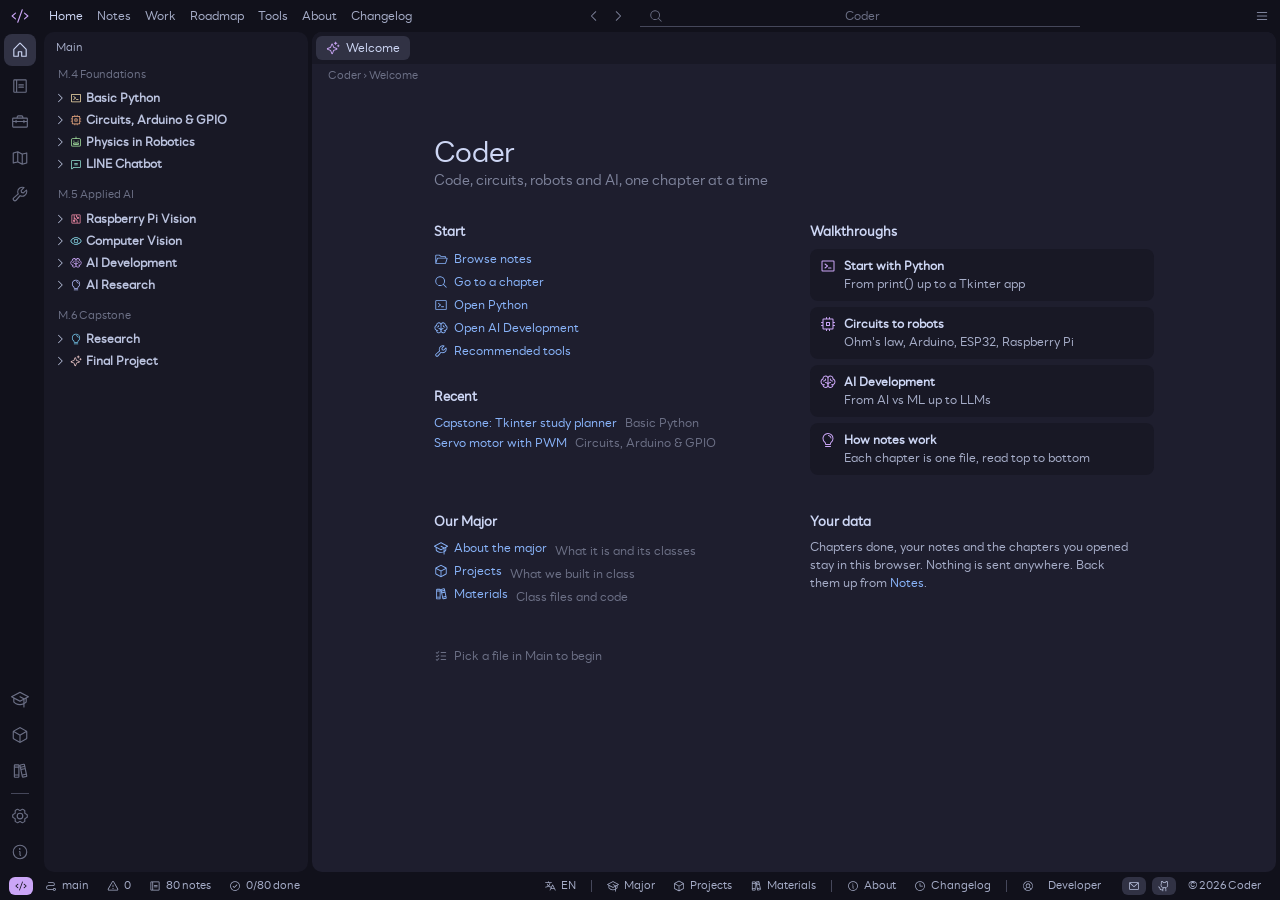
==== commit 0496da3f: "Add favicon, hero image, sitemap, robots.txt and custom chapter routes - favicon.svg, apple-touch-ic" ====
--- a/index.html
+++ b/index.html
@@ -6,6 +6,22 @@
 <title>Welcome · Coder</title>
 <meta name="description" content="Notes on Python, microcontrollers, robots, AI and more, laid out like a code editor.">
 <meta name="theme-color" content="#11111b">
+<meta name="color-scheme" content="dark">
+<link rel="icon" href="/favicon.svg" type="image/svg+xml">
+<link rel="apple-touch-icon" href="/apple-touch-icon.png">
+<link rel="canonical" href="https://learnc0de.vercel.app/">
+<meta property="og:type" content="website">
+<meta property="og:site_name" content="Coder">
+<meta property="og:title" content="Welcome · Coder">
+<meta property="og:description" content="Notes on Python, microcontrollers, robots, AI and more, laid out like a code editor.">
+<meta property="og:url" content="https://learnc0de.vercel.app/">
+<meta property="og:image" content="https://learnc0de.vercel.app/assets/og.png">
+<meta property="og:image:width" content="1200">
+<meta property="og:image:height" content="630">
+<meta name="twitter:card" content="summary_large_image">
+<meta name="twitter:title" content="Welcome · Coder">
+<meta name="twitter:description" content="Notes on Python, microcontrollers, robots, AI and more, laid out like a code editor.">
+<meta name="twitter:image" content="https://learnc0de.vercel.app/assets/og.png">
 <link rel="preload" href="assets/fonts/lineseedsansth_rg.woff2" as="font" type="font/woff2" crossorigin>
 <link rel="stylesheet" href="style.css">
 </head>
--- a/style.css
+++ b/style.css
@@ -356,6 +356,11 @@
 .stats>div+div{border-left:1px solid var(--s0)}
 .stats b{font-size:26px;font-weight:400;line-height:1.2}
 .stats span{color:var(--o1)}
+.yrfilter{display:flex;align-items:center;gap:6px;margin:4px 0 14px}
+.yrfilter b{color:var(--o1);font-size:12.5px;font-weight:700;margin-right:4px}
+.yrfilter button{padding:5px 14px;border-radius:7px;background:var(--mantle);color:var(--o1);font-size:12.5px;font-weight:700;cursor:pointer}
+.yrfilter button:hover{color:var(--text)}
+.yrfilter button.on{background:var(--mauve);color:var(--crust);font-weight:700}
 .pathwrap{border:1px solid var(--s0);border-radius:10px;overflow-x:auto;padding:22px 24px 26px}
 .path{display:flex;width:max-content}
 .mod{position:relative;flex:none;width:262px}
@@ -367,6 +372,8 @@
 .ring .ck{position:absolute;right:-6px;top:-6px;width:18px;height:18px;background:var(--base);border-radius:50%;color:var(--green)}
 .mod:not(:last-child) .ring::after{content:"";position:absolute;left:74px;top:calc(50% - 1px);width:174px;border-top:2px dotted var(--c)}
 .mod:not(:last-child) .ring::before{content:"";position:absolute;left:248px;top:calc(50% - 5px);border-left:7px solid var(--c);border-top:5px solid transparent;border-bottom:5px solid transparent}
+.mod.hide{display:none}
+.mod.nolink .ring::after,.mod.nolink .ring::before{content:none}
 .chs{position:relative;list-style:none;margin-top:14px;padding-left:27px}
 .chs::before{content:"";position:absolute;left:32px;top:-14px;bottom:8px;width:1px;background:var(--s0)}
 .chs li{position:relative;padding:5px 0}
@@ -380,6 +387,21 @@
 .mod.soon{opacity:.55}
 @media(max-width:640px){.stats{grid-template-columns:1fr 1fr}.stats>div:nth-child(3){border-left:0}.stats>div:nth-child(n+3){border-top:1px solid var(--s0)}}
 .rh{display:flex;align-items:flex-start;justify-content:space-between;gap:16px;flex-wrap:wrap}
+.rhact{display:flex;align-items:center;gap:8px}
+.rhact .btn{margin-top:0}
+.btn.ghost.danger{color:var(--red)}
+.btn.ghost.danger:hover{background:color-mix(in srgb,var(--red) 15%,var(--s0))}
+.btn.danger{background:var(--red);color:var(--crust)}
+.btn.danger:hover{background:#ffa5b8}
+.modalbg{position:fixed;inset:0;background:#11111bcc;display:grid;place-items:center;z-index:20;padding:16px}
+.modalbg[hidden]{display:none}
+.modal{width:360px;max-width:100%;background:var(--mantle);border-radius:14px;padding:24px;text-align:center}
+.modal .modalic{width:44px;height:44px;border-radius:12px;display:grid;place-items:center;margin:0 auto 14px;color:var(--red);background:color-mix(in srgb,var(--red) 15%,var(--base))}
+.modal .modalic .i{width:22px;height:22px}
+.modal h3{font-size:16px;font-weight:700;margin-bottom:6px}
+.modal p{color:var(--o1);font-size:13px;margin-bottom:20px}
+.modalact{display:flex;gap:10px;justify-content:center}
+.modalact .btn{margin-top:0}
 .btn{display:inline-flex;align-items:center;gap:8px;margin-top:6px;padding:7px 14px;border-radius:8px;background:var(--mauve);color:var(--crust);font-weight:700;cursor:pointer}
 .btn:hover{background:#ddc1fb}
 .btn .i{width:15px;height:15px}
@@ -445,13 +467,89 @@
 .wg input{background:var(--base);color:var(--text);border-radius:6px;padding:5px 9px;width:130px;border-bottom:1px solid var(--s1)}
 .wg input:focus{outline:0;border-bottom-color:var(--mauve)}
 .wg .code{background:var(--crust);margin:8px 0}
-.wg .wgo{margin:8px 0 0}
+.wg .wgo{margin:8px 0 14px}
 .wg .wgo b{color:var(--green)}
 .wgtable{display:flex;flex-direction:column;gap:6px;margin-top:4px}
 .wgtable>div{display:flex;align-items:center;justify-content:space-between;gap:16px;padding:8px 12px;border-radius:8px;background:var(--crust)}
 .wgtable code{background:none;padding:0;color:var(--text)}
 .wgtable .ok{color:var(--green)}
 .wgtable .bad{color:var(--red);text-align:right}
+
+/* custom range slider: no default OS track/thumb anywhere in a widget */
+.wg input[type=range]{-webkit-appearance:none;appearance:none;background:none;border-bottom:0;width:180px;padding:0;height:16px}
+.wg input[type=range]::-webkit-slider-runnable-track{height:4px;border-radius:2px;background:var(--s0)}
+.wg input[type=range]::-webkit-slider-thumb{-webkit-appearance:none;width:15px;height:15px;margin-top:-5.5px;border-radius:50%;background:var(--mauve);cursor:pointer}
+.wg input[type=range]::-moz-range-track{height:4px;border-radius:2px;background:var(--s0)}
+.wg input[type=range]::-moz-range-thumb{width:15px;height:15px;border:0;border-radius:50%;background:var(--mauve);cursor:pointer}
+.wg input[type=range]:focus{outline:0}
+.wg input[type=range]:focus::-webkit-slider-thumb{box-shadow:0 0 0 3px color-mix(in srgb,var(--mauve) 35%,transparent)}
+
+/* neural-net diagrams, activation/training widgets (MLP chapter) */
+.nndiag{margin:10px 0;padding:10px;border-radius:8px;background:var(--crust)}
+.wgt2{margin:18px 0 8px;color:var(--mauve);font-weight:700;font-size:12px}
+.wgcap{margin:8px 0 0;color:var(--o0);font-size:12px}
+.seg2{padding:5px 11px;border-radius:7px;background:var(--base);color:var(--o1);font-size:12px;cursor:pointer;margin-right:4px}
+.seg2:hover{color:var(--text)}
+.seg2.on{background:var(--mauve);color:var(--crust);font-weight:700}
+.mntabs{margin-bottom:10px}
+.wgbars{display:flex;align-items:flex-end;gap:18px;height:110px;padding:0 10px}
+.wgbar{display:flex;flex-direction:column;align-items:center;justify-content:flex-end;gap:4px;flex:1;height:100%}
+.wgbar i{display:block;width:100%;border-radius:4px 4px 0 0;background:var(--mauve)}
+.wgbar b{color:var(--text);font-size:11px}
+.wgbar span{color:var(--o0);font-size:11px}
+.mnloss{background:var(--crust);border-radius:8px;padding:10px}
+.mnpreds{display:flex;flex-wrap:wrap;gap:10px;margin:8px 0}
+.mnpred{display:flex;flex-direction:column;align-items:center;gap:2px;width:60px}
+.mnpred canvas{border-radius:6px}
+.mnpred b{font-size:13px}
+.mnpred b.ok{color:var(--green)}
+.mnpred b.bad{color:var(--red)}
+.mnpred span{color:var(--o0);font-size:11px}
+.mnweights{display:flex;flex-wrap:wrap;gap:8px;margin:8px 0}
+.mnweights canvas{border-radius:4px}
+.cmgrid{display:grid;grid-template-columns:90px 1fr 1fr;gap:8px;align-items:center;margin:10px 0}
+.cmgrid b{color:var(--o1);font-size:12px;text-align:center;min-width:0}
+.cmcell{padding:10px;border-radius:10px;display:flex;flex-direction:column;align-items:center;gap:4px;min-width:0}
+.cmcell.ok{background:color-mix(in srgb,var(--green) 13%,var(--base))}
+.cmcell.bad{background:color-mix(in srgb,var(--red) 13%,var(--base))}
+.cmcell i{font-style:normal;font-weight:700;font-size:13px}
+.cmcell.ok i{color:var(--green)}
+.cmcell.bad i{color:var(--red)}
+.cmcell input{width:70%;min-width:0;text-align:center;box-sizing:border-box;background:transparent;border-bottom:1px solid var(--s1)}
+.cmcell span{color:var(--o1);font-size:10.5px;text-align:center}
+.ttbar{display:flex;gap:2px;margin:10px 0}
+.ttbar i{flex:1;height:28px;border-radius:3px}
+.cvfold{display:flex;flex-direction:column;gap:6px;margin:10px 0}
+.cvfoldrow{display:grid;grid-template-columns:repeat(5,1fr);gap:6px}
+.cvfoldrow i{font-style:normal;text-align:center;padding:8px 4px;border-radius:8px;font-size:11px;font-weight:700}
+.cvfoldrow i.train{background:color-mix(in srgb,var(--green) 13%,var(--base));color:var(--green)}
+.cvfoldrow i.test{background:color-mix(in srgb,var(--blue) 18%,var(--base));color:var(--blue)}
+.cvfoldlabels{display:grid;grid-template-columns:repeat(5,1fr)}
+.cvfoldlabels span{text-align:center;color:var(--o0);font-size:11px}
+
+/* CNN/RNN/Transformer/Generative/LLM widgets: stage + glossary cards, the convolution grid, the unrolled RNN strip */
+.wgsub{color:var(--o1);font-size:12px;align-self:center}
+.wgdiv{width:1px;align-self:stretch;background:var(--s1);margin:0 2px}
+.wgplayrow{display:flex;align-items:center;justify-content:flex-end;gap:8px;margin-bottom:10px}
+.wgsec{display:flex;gap:8px}
+.btn.play{background:var(--green);color:var(--crust);margin-top:0}
+.btn.play:hover{background:#c2f0c4}
+.btn.play .ply{font-size:9px;line-height:1}
+.convgrids{display:flex;gap:18px;flex-wrap:wrap;margin:10px 0}
+.cvgrid{display:grid;gap:2px}
+.cvcell{width:26px;height:26px;display:flex;align-items:center;justify-content:center;font-size:8px;border-radius:3px;color:var(--text)}
+.cvcell.hit{outline:2px solid var(--mauve);outline-offset:-2px}
+.rnnrow{display:flex;align-items:center;gap:4px;flex-wrap:wrap;margin:10px 0}
+.rnncell{display:flex;flex-direction:column;align-items:center;gap:4px;width:56px;padding:6px;border-radius:8px;background:var(--crust)}
+.rnncell.on{outline:2px solid var(--mauve)}
+.rnncell.dim{opacity:.35}
+.rnncell i{font-style:normal;color:var(--o0);font-size:10px}
+.rnncell b{font-size:12px;color:var(--text)}
+.rnnbar{width:10px;height:36px;background:var(--s0);border-radius:4px;display:flex;align-items:flex-end;overflow:hidden}
+.rnnbar em{display:block;width:100%;background:var(--mauve);font-style:normal}
+.rnnarrow{color:var(--o0)}
+.rnncell.ctx{background:color-mix(in srgb,var(--mauve) 15%,var(--crust))}
+.wgo span.on{color:var(--green);font-weight:700}
 
 /* inputs: an underline, never a rounded outline */
 .wg input{background:transparent;border-radius:0;padding:4px 2px;width:120px;border-bottom:1px solid var(--s1)}
@@ -476,11 +574,8 @@
 .ctat b{display:block;font-size:16px;font-weight:700}
 .ctat span{color:var(--o1)}
 .ctab{display:flex;gap:10px;flex-wrap:wrap}
-.cta .btn{margin-top:0;padding:11px 20px;font-size:13px}
-.cta .btn .i{width:14px;height:14px}
-.prevlink{margin:14px 0 40px}
-.prevlink a{display:inline-flex;align-items:center;gap:6px;color:var(--o1)}
-.prevlink a:hover{color:var(--text);text-decoration:underline;text-underline-offset:2px}
+.cta .btn{margin-top:0;padding:7px 14px;font-size:12px}
+.cta .btn .i{width:12px;height:12px}
 .prevlink .i{width:12px;height:12px}
 .lesson a.btn{color:var(--crust)}
 .lesson a.btn:hover{color:var(--crust);background:#ddc1fb;text-decoration:none}
@@ -513,7 +608,6 @@
 .chap.mid:not(.nonote) .notepane,.chap.wide:not(.nonote) .notepane{position:sticky;top:0;height:calc(100vh - 170px);min-height:340px}
 .chap.narrow .notepane{display:none}
 .chap.narrow.drawer .notepane{display:flex;position:fixed;z-index:6;right:12px;top:64px;bottom:40px;width:min(440px,calc(100vw - 24px));min-height:0;box-shadow:0 2px 14px #0007;background:var(--mantle)}
-.cta{margin-top:40px}
 
 /* notes page */
 .lastlink{font-size:13px;line-height:1.9;max-width:100%;overflow:hidden;text-overflow:ellipsis;white-space:nowrap;color:var(--blue)}
@@ -534,8 +628,6 @@
 .set .btn{margin-top:0;flex:none}
 textarea{border:0;outline:0}
 .notepane textarea{border:0;box-shadow:none}
-.cta .btn{padding:7px 14px;font-size:12px}
-.cta .btn .i{width:12px;height:12px}
 .ctat .prevlink{display:inline-flex;align-items:center;gap:6px;margin-top:10px;color:var(--o1)}
 .ctat .prevlink:hover{color:var(--text);text-decoration:underline;text-underline-offset:2px}
 .ctat .prevlink .i{width:12px;height:12px}
@@ -563,9 +655,10 @@
 .pv.lesson>:first-child{margin-top:0}
 .pv.lesson p{margin:6px 0}
 .pv.lesson .code{margin:10px 0}
-.nempty{display:flex;flex-direction:column;align-items:flex-start;gap:6px;padding:40px 0}
-.nempty>.i{width:30px;height:30px;color:var(--mauve);margin-bottom:8px}
-.nempty b{font-size:15px}
+.nempty{display:flex;flex-direction:column;align-items:center;text-align:center;gap:8px;padding:64px 40px;border-radius:16px;background:var(--mantle)}
+.nempty .ni{width:56px;height:56px;border-radius:14px;display:grid;place-items:center;color:var(--mauve);background:color-mix(in srgb,var(--mauve) 15%,var(--base));margin-bottom:10px}
+.nempty .ni .i{width:28px;height:28px}
+.nempty b{font-size:20px}
 .nempty p{color:var(--o1);max-width:420px;margin-bottom:14px}
 
 /* notes as small vertical cards */
@@ -634,6 +727,23 @@
 .tree .todo{margin:0 6px;padding:2px 8px 2px 18px;color:var(--o0);opacity:.55}
 .tree .todo span{display:flex;align-items:center;gap:6px}
 .tree .todo .i{width:12px;height:12px}
+/* Tools page: one full-width card per category, plain chips link out to each tool's site */
+.tlist{display:flex;flex-direction:column;gap:28px;margin-top:26px}
+.tcat h3{display:flex;align-items:center;gap:10px;margin-bottom:16px;padding-bottom:10px;border-bottom:1px solid var(--s0)}
+.tcat h3 .i{width:20px;height:20px;color:var(--mauve);flex:none}
+.tcat h3 span{flex:1;font-size:16px;font-weight:700}
+.tcat h3 i{font-style:normal;color:var(--o0);font-size:12px}
+.trows{display:grid;grid-template-columns:repeat(auto-fill,minmax(260px,1fr));gap:2px 12px}
+.trow{display:flex;align-items:center;gap:12px;padding:8px 10px;border-radius:8px;color:var(--sub0)}
+.trow:hover{background:var(--s0);color:var(--text)}
+.trow .tri{width:36px;height:36px;border-radius:9px;background:#fff;display:grid;place-items:center;flex:none;overflow:hidden}
+.trow .tri:has(.i){background:var(--s0)}
+.trow .tri img{width:20px;height:20px;object-fit:contain}
+.trow .tri .i{width:18px;height:18px;color:var(--o0)}
+.trow .trt{flex:1;min-width:0;display:flex;flex-direction:column;gap:1px}
+.trow .trt b{color:var(--text);font-weight:700;font-size:13px;overflow:hidden;text-overflow:ellipsis;white-space:nowrap}
+.trow .trt i{font-style:normal;color:var(--o0);font-size:11.5px}
+.trow>.i{width:13px;height:13px;color:var(--o0);flex:none}
 .wlist{display:flex;flex-direction:column;margin-top:18px}
 .wlist a{display:flex;align-items:center;gap:12px;padding:12px 0;border-bottom:1px solid var(--s0);color:var(--sub0)}
 .wlist a .i{width:16px;height:16px;color:var(--mauve)}
@@ -641,14 +751,14 @@
 .wlist a b{display:block;color:var(--text);font-weight:700}
 .wlist a i{font-style:normal;color:var(--o0);font-size:11px}
 .wlist a:hover b{text-decoration:underline;text-underline-offset:2px}
-.wtop{display:flex;align-items:center;gap:14px;margin-bottom:6px}
-.wtop .ni{width:44px;height:44px;border-radius:12px;display:grid;place-items:center;color:var(--c);background:color-mix(in srgb,var(--c) 15%,var(--base));flex:none}
-.wtop .ni .i{width:22px;height:22px}
-.wtop h1{font-size:24px;font-weight:400}
-.wtop .sum{color:var(--o1);margin-top:2px;max-width:640px}
-.wact{display:flex;flex-wrap:wrap;gap:8px;margin:18px 0 6px}
-.wact .btn{margin-top:0;padding:6px 12px;font-size:12px}
-.wact .btn .i{width:12px;height:12px}
+.wtop{display:flex;align-items:center;gap:12px;margin-bottom:14px}
+.wtop .ni{width:40px;height:40px;border-radius:12px;display:grid;place-items:center;color:var(--c);background:color-mix(in srgb,var(--c) 15%,var(--base));flex:none}
+.wtop .ni .i{width:20px;height:20px}
+.wtop h1{font-size:19px;font-weight:400}
+.wtop .sum{color:var(--o1);margin-top:2px;font-size:13px}
+.wact{display:flex;gap:8px;margin:0 0 24px}
+.wact .btn{margin-top:0;padding:8px;justify-content:center}
+.wact .btn .i{width:14px;height:14px}
 .wact a.btn:hover{text-decoration:none;color:var(--text)}
 .wcode{margin:14px 0}
 .wcode pre{padding:12px 14px 16px}
@@ -656,8 +766,9 @@
 .wcode .cl b{display:inline-block;width:3.2ch;margin-right:18px;text-align:right;color:var(--o0);font-weight:400;user-select:none}
 
 /* work file: code cells on the left, what the selected cell does on the right */
-.wgrid{display:grid;grid-template-columns:minmax(0,1fr) 300px;gap:24px;align-items:start;margin-top:14px}
+.wgrid{display:grid;grid-template-columns:minmax(0,1fr) 300px;gap:24px;align-items:start}
 .wcells{display:flex;flex-direction:column;gap:10px}
+.wside{position:sticky;top:0}
 .wcell{padding:12px 16px 14px;border-radius:12px;background:var(--mantle);cursor:pointer}
 .wcell:hover{background:color-mix(in srgb,var(--s0) 45%,var(--mantle))}
 .wcell.on{background:var(--s0)}
@@ -668,9 +779,239 @@
 .wcell code{font:12.5px/1.65 ui-monospace,SFMono-Regular,Consolas,"Courier New",monospace;color:var(--text)}
 .wcell .k{color:var(--mauve)}.wcell .s{color:var(--green)}.wcell .n{color:var(--peach)}.wcell .b{color:var(--blue)}.wcell .c{color:var(--o0)}
 .cout{margin-top:10px;padding:8px 12px;border-radius:8px;background:var(--crust);color:var(--sub1);font:12px/1.6 ui-monospace,SFMono-Regular,Consolas,"Courier New",monospace;white-space:pre-wrap}
-.cpanel{position:sticky;top:0;padding:16px 18px 18px;border-radius:14px;background:var(--mantle)}
+.cpanel{padding:0}
 .cpanel b{display:block;color:var(--mauve);font-size:12px;margin-bottom:8px}
 .cpanel p{color:var(--sub1);font-size:13px;line-height:1.75;margin:0 0 14px}
 .cpanel .btn{margin-top:0;padding:5px 11px;font-size:12px}
 .cpanel .btn .i{width:12px;height:12px}
-@media(max-width:1100px){.wgrid{grid-template-columns:minmax(0,1fr)}.cpanel{position:static;order:-1}}
+@media(max-width:1100px){.wgrid{grid-template-columns:minmax(0,1fr)}.wside{position:static;order:-1}}
+/* the output sits in the same cell: a thin line, an Out [n] label, plain text, no dark box */
+.cout{margin-top:12px;padding:12px 0 0;border-radius:0;background:none;border-top:1px dashed var(--s1)}
+.cout .ocl{color:var(--peach);margin-bottom:6px}
+.cout pre{margin:0;color:var(--sub1);font:12.5px/1.65 ui-monospace,SFMono-Regular,Consolas,"Courier New",monospace;white-space:pre-wrap}
+
+/* the explain card: icon and title on top, the words in plain type with code words set apart, then a line and the cell tools */
+.cpanel .chd{display:flex;align-items:center;gap:12px;margin-bottom:16px;padding-top:18px;border-top:1px solid var(--s0)}
+.cpanel .chd .ni{width:36px;height:36px;border-radius:10px;display:grid;place-items:center;flex:none;color:var(--yellow);background:color-mix(in srgb,var(--yellow) 13%,var(--base))}
+.cpanel .chd .ni .i{width:18px;height:18px}
+.cpanel .chd div{flex:1;min-width:0}
+.cpanel .chd b{display:block;margin:0;color:var(--text);font-size:13px}
+.cpanel .chd i{font-style:normal;color:var(--o0);font-size:11px}
+.cpanel .cnav{display:flex;gap:2px}
+.cpanel .cnav button{width:24px;height:24px;display:grid;place-items:center;border-radius:6px;color:var(--o1);cursor:pointer}
+.cpanel .cnav button:hover{color:var(--text);background:var(--s0)}
+.cpanel .cnav button:disabled{opacity:.3;cursor:default}
+.cpanel .cnav button:disabled:hover{color:var(--o1);background:none}
+.cpanel .cnav .i{width:13px;height:13px}
+.cpanel p{color:var(--sub1);font-size:13.5px;line-height:1.85;margin:0}
+.cpanel p code{font:12px ui-monospace,SFMono-Regular,Consolas,"Courier New",monospace;background:var(--s0);color:var(--text);padding:1px 6px;border-radius:5px}
+.cpanel .cft{display:flex;align-items:center;justify-content:space-between;gap:12px;margin-top:18px;padding-top:12px;border-top:1px dashed var(--s1)}
+.cpanel .cft span{color:var(--o0);font-size:11px}
+.cpanel .cft .btn span{color:inherit;font-size:inherit}
+
+/* plain one-line toolbar shared by the animated diagrams: text options with an underline, thin sliders, text actions */
+.tb{display:flex;flex-wrap:wrap;align-items:center;gap:6px 16px;margin:0 0 14px;font-size:12px;color:var(--o1)}
+.tb button{background:none;color:var(--o1);padding:2px 0;border-bottom:1px solid transparent;font-size:12px;cursor:pointer}
+.tb button:hover{color:var(--text)}
+.tb button.on{color:var(--text);border-bottom-color:var(--mauve)}
+.tb .opts{display:inline-flex;gap:10px}
+.tb .opts button{padding:2px 0}
+.tb .act{color:var(--mauve)}
+.tb .sp{flex:1}
+.tb b{color:var(--text);font-weight:400;font-variant-numeric:tabular-nums}
+.tb label{display:inline-flex;align-items:center;gap:8px}
+.wg .tb input[type=range]{width:130px}
+.pg{display:grid;gap:1px}
+.pg i{display:block;width:var(--s,10px);height:var(--s,10px)}
+.pg i.hit{outline:1px solid var(--mauve);outline-offset:-1px}
+.stg{display:flex;flex-wrap:wrap;gap:12px 28px;align-items:flex-start;margin:6px 0 4px}
+.stg .col{display:flex;flex-direction:column;gap:6px}
+.stg .col .wgt2{margin:0 0 2px}
+.stg .stack{display:flex;flex-direction:column;gap:6px}
+.pb{display:grid;grid-template-columns:12px 90px 34px;align-items:center;gap:6px;font-size:11px;color:var(--o1);margin-bottom:3px}
+.pb u{display:block;height:6px;background:var(--s0);text-decoration:none}
+.pb u s{display:block;height:100%;background:var(--o0);text-decoration:none}
+.pb.top u s{background:var(--blue)}
+.pb.ok u s{background:var(--green)}
+.pb.top{color:var(--text)}
+.plots{display:flex;flex-wrap:wrap;gap:8px 28px;margin-top:12px}
+.plots svg{flex:1 1 220px;max-width:300px;height:auto}
+.wg .ro{margin:0 0 12px;font-size:12px;color:var(--o1)}
+.wg .ro b{color:var(--text);font-weight:400;font-variant-numeric:tabular-nums}
+.wg .ro #cp-ro span{color:var(--o0)}
+.tb button.bt{background:var(--s0);color:var(--sub1);padding:4px 10px;border-radius:6px;border-bottom:0}
+.tb button.bt:hover{color:var(--text)}
+.tb button.bt.on{background:var(--mauve);color:var(--crust)}
+.tb button.bt.act{color:var(--mauve)}
+.tb .opts:has(.bt){gap:4px}
+.wg .ro{margin:0 0 22px}
+.wg .wgt + .tb{margin-top:16px}
+.tb button.bt{transition:background .15s,color .15s}
+.tb button.bt:hover{background:var(--s1);color:var(--text)}
+.tb button.bt.on:hover{background:#ddc1fb;color:var(--crust)}
+.tb button.bt.act:hover{color:#ddc1fb}
+.cvmath{display:flex;flex-wrap:wrap;align-items:center;gap:10px 14px;margin:4px 0 6px}
+.cvmath>div{display:flex;flex-direction:column;align-items:center;gap:6px}
+.cvmath>div>span{font-size:11px;color:var(--o0)}
+.cvmath .cvcell{width:36px;height:28px;font-size:10px}
+.cvmath i{font-style:normal;color:var(--o1);font-size:13px;padding-top:18px}
+.cvmath b{margin-top:18px;padding:6px 12px;border-radius:6px;background:var(--mauve);color:var(--crust);font-size:14px;font-variant-numeric:tabular-nums}
+.mpwrap{display:flex;flex-wrap:wrap;align-items:center;justify-content:center;gap:12px 24px;margin:6px 0}
+.mpg .cvcell{width:34px;height:34px;font-size:12px;background:var(--s0);color:var(--sub1)}
+.mpg .cvcell.hit{background:color-mix(in srgb,var(--red) 22%,var(--s0));outline:1px solid var(--red);outline-offset:-1px;color:var(--text)}
+.mpg .cvcell.mx{background:var(--yellow);color:var(--crust);font-weight:700}
+.mpg .cvcell.got{background:color-mix(in srgb,var(--red) 22%,var(--s0));color:var(--red);font-weight:700}
+.mpg .cvcell.empty{background:var(--base)}
+.mparrow{display:flex;flex-direction:column;align-items:center;gap:2px;color:var(--o1);font-size:18px;padding-top:20px}
+.mparrow small{font-size:10px;color:var(--o0)}
+.tb{gap:6px 12px}
+.tb button.bt{padding:4px 8px}
+
+/* widgets2: RNN to LLM/RL diagrams */
+.flow{display:flex;flex-wrap:wrap;align-items:stretch;gap:8px;margin:6px 0 10px}
+.flow .arr,.arch .arr{align-self:center;color:var(--o0)}
+.fb{flex:1 1 64px;min-width:64px;padding:10px;border-radius:8px;background:var(--s0);cursor:pointer;display:flex;flex-direction:column;gap:3px;transition:background .15s}
+.fb:hover{background:var(--s1)}
+.fb small{font-size:10px;color:var(--o0)}
+.fb b{font-size:12px;color:var(--text)}
+.fb span{font-size:11px;color:var(--o1)}
+.fb.past{opacity:.7}
+.fb.on{background:color-mix(in srgb,var(--mauve) 22%,var(--s0));outline:1px solid var(--mauve);outline-offset:-1px}
+.arch{display:flex;flex-wrap:wrap;gap:10px;align-items:center;justify-content:center;margin:6px 0 10px}
+.arch .stack{display:flex;flex-direction:column;gap:5px;flex:1 1 200px;max-width:260px;padding:10px;border-radius:8px;background:var(--mantle);border:1px dashed var(--s1)}
+.arch .ah{text-align:center;color:var(--mauve);font-size:12px;margin-bottom:2px}
+.arch small{text-align:center;color:var(--o0);font-size:10px}
+.ab{padding:6px 8px;border-radius:6px;background:var(--s0);font-size:11px;color:var(--o1);text-align:center;transition:background .15s,color .15s}
+.ab.on{background:color-mix(in srgb,var(--mauve) 25%,var(--s0));color:var(--text)}
+.qks{margin:12px 0}
+.qks .num{display:inline-block;width:18px;height:18px;line-height:18px;border-radius:50%;background:var(--mauve);color:var(--crust);text-align:center;font-size:10px;margin-right:8px}
+.qkmats{display:flex;flex-wrap:wrap;gap:14px 24px}
+.qkmats>div>span{display:block;font-size:11px;color:var(--o0);margin-bottom:4px}
+.qkm{display:flex;flex-direction:column;gap:2px;width:max-content}
+.qkh,.qkr{display:flex;gap:2px;align-items:center}
+.qkh i,.qkr>i{width:34px;font-style:normal;font-size:10px;color:var(--o0);text-align:center}
+.qkm .cvcell{width:34px;height:26px;font-size:10px}
+.hgrid{display:grid;grid-template-columns:repeat(auto-fill,minmax(88px,1fr));gap:10px;margin:8px 0 12px}
+.hh{display:flex;flex-direction:column;align-items:center;gap:4px;padding:6px;border-radius:8px;cursor:pointer;background:var(--base);transition:background .15s}
+.hh:hover{background:var(--s0)}
+.hh.on{outline:1px solid var(--mauve);outline-offset:-1px}
+.hh small{font-size:10px;color:var(--o0)}
+.lsrow{display:flex;flex-wrap:wrap;gap:8px 18px;align-items:center}
+.lssvg{flex:2 1 320px;max-width:520px;width:100%}
+#ls-ch{flex:1 1 200px}
+#ls-ch svg{width:100%;height:auto}
+.lerow{display:flex;flex-wrap:wrap;gap:12px 28px;align-items:flex-start}
+.lesvg{width:300px;max-width:100%;background:var(--base);border-radius:8px;cursor:crosshair;touch-action:none}
+.gsm{display:grid;grid-template-columns:repeat(4,auto);gap:6px}
+.dfrow{display:flex;flex-wrap:wrap;gap:8px}
+.dfrow>div{display:flex;flex-direction:column;align-items:center;gap:3px;padding:4px;border-radius:6px}
+.dfrow>div.on{outline:1px solid var(--mauve);outline-offset:-1px}
+.dfrow small{font-size:10px;color:var(--o0)}
+.toks{display:flex;flex-wrap:wrap;gap:6px;margin:6px 0 10px}
+.tk{display:flex;flex-direction:column;align-items:center;padding:5px 9px;border-radius:6px;border:1px solid var(--c);background:color-mix(in srgb,var(--c) 14%,var(--base))}
+.tk b{font:12px ui-monospace,Consolas,monospace;color:var(--text);font-weight:400}
+.tk small{font-size:9px;color:var(--o0)}
+.emsvg{width:100%;max-width:420px;background:var(--base);border-radius:8px}
+.tpr{display:grid;grid-template-columns:78px 1fr 46px;gap:8px;align-items:center;font-size:11px;color:var(--o1);margin-bottom:3px}
+.tpr u{display:block;height:8px;background:var(--s0);text-decoration:none}
+.tpr u s{display:block;height:100%;background:var(--mauve);text-decoration:none}
+.tpr em{font-style:normal;text-align:right;color:var(--o0);font-variant-numeric:tabular-nums}
+.tpr.off{opacity:.35}
+.wg .tb input[type=text]{background:transparent;color:var(--text);border-bottom:1px solid var(--s1);padding:3px 2px}
+#ls-ch{flex:0 1 240px}
+#gc-p svg{flex:1 1 100%;max-width:460px}
+.stg .plots{flex:1 1 300px;margin-top:0}
+.stg .plots svg{flex:1 1 100%;max-width:340px}
+.afrow{display:flex;flex-wrap:wrap;margin-top:14px;background:var(--base);border-radius:8px}
+.afrow>div{flex:1 1 110px;display:flex;flex-direction:column;gap:2px;padding:10px 16px}
+.afrow>div+div{border-left:1px solid var(--s1)}
+.afrow span{color:var(--text);font-size:12px}
+.afrow small{color:var(--o0);font-size:11px}
+.afrow b{color:var(--green);font-weight:400;font-size:18px;font-variant-numeric:tabular-nums;margin-top:4px}
+
+/* result cards: one panel with dividers instead of a stack of separate cards, sans font; .h = short values side by side in one row */
+.wgtable{gap:0;background:var(--crust);border-radius:8px;overflow:hidden;margin-top:6px}
+.wgtable>div{background:none;border-radius:0;padding:10px 14px}
+.wgtable>div+div{border-top:1px solid var(--s0)}
+.wgtable code{font:inherit;color:var(--text)}
+.wgtable.mono code{font:12px ui-monospace,SFMono-Regular,Consolas,"Courier New",monospace}
+.wgtable.h{flex-direction:row;flex-wrap:wrap}
+.wgtable.h>div{flex:1 1 100px;flex-direction:column;align-items:flex-start;justify-content:flex-start;gap:3px}
+.wgtable.h>div+div{border-top:0;border-left:1px solid var(--s1)}
+.wgtable.h>span,.wgtable.h .ok,.wgtable.h .bad{font-size:16px;text-align:left}
+.wgtable.h{display:grid;grid-template-columns:repeat(auto-fit,minmax(72px,1fr))}
+.wgtable.h>div{flex:none}
+.rnnrow{justify-content:center}
+.qkrow{display:flex;flex-wrap:wrap;gap:6px 22px;align-items:flex-start}
+.qkrow .qks{flex:0 1 auto;max-width:150px;margin:12px 0 0}
+.qkrow .qks .wgt2{font-size:11px}
+.qkm .cvcell{color:var(--text)}
+.qkrow{gap:6px 16px}
+.qkrow .qks{max-width:none;flex:0 0 auto}
+.qkrow .qkm .cvcell{width:28px;height:24px;font-size:9px}
+.qkrow .qkh i,.qkrow .qkr>i{width:28px;font-size:9px}
+.qkrow .qks .wgcap{max-width:120px;font-size:11px}
+.qkrow .qks .wgcap{min-height:4.2em;margin:0 0 6px}
+.qkrow .qkm .cvcell{width:26px}
+.qkrow .qkh i,.qkrow .qkr>i{width:26px}
+.qkrow .qks{flex:1 1 0;min-width:0}
+.qkrow .qks{flex:1 1 118px;min-width:118px}
+.qkrow .qks .wgt2{min-height:1.6em;white-space:nowrap}
+.qkrow .qks:last-child{flex-basis:150px;min-width:150px}
+.qkrow{gap:6px 12px}
+.qkrow .qks{flex:1 1 106px;min-width:106px}
+.qkrow .qks:last-child{flex-basis:132px;min-width:132px}
+.qkrow .qks .wgcap{max-width:100px}
+.qkrow .qks .wgcap{min-height:7.4em}
+.qkrow{gap:6px 24px}
+.qkrow .qks{flex:1 1 130px;min-width:106px}
+.qkrow .qks:last-child{flex-basis:150px;min-width:132px}
+.qkrow .qks .wgcap{max-width:none;min-height:3.8em}
+.qkrow .qks{flex:0 0 190px}
+.qkrow .qks:last-child{flex:0 0 210px}
+@keyframes qkin{from{opacity:0;transform:translateX(-16px)}to{opacity:1;transform:none}}
+.qks.new{animation:qkin .35s ease-out}
+.wgtable.h>div+div,.afrow>div+div{border-left:0}
+.qkrow{gap:6px 22px;justify-content:flex-start}
+.qkrow .qks,.qkrow .qks:last-child{flex:0 0 auto;min-width:0}
+.qkrow .qks .wgcap{width:118px;max-width:118px;min-height:5.6em}
+#hg-d{display:flex;justify-content:center;margin:22px 0 18px}
+.hgrid{margin-bottom:6px}
+.fb.on{background:color-mix(in srgb,var(--mauve) 12%,var(--base))}
+.fb.on small{color:var(--mauve)}
+.fb.on b{color:var(--text)}
+.fb.on span{color:var(--sub1)}
+.ab.on{background:color-mix(in srgb,var(--mauve) 14%,var(--base));color:var(--text)}
+#w-ttbar{margin-top:4px}
+#w-ttsay{margin-top:22px}
+.cbrow{display:flex;flex-wrap:wrap;gap:14px 24px;align-items:flex-start;margin:6px 0 10px}
+.cbrow canvas{width:340px;max-width:100%;height:auto;border-radius:8px;background:var(--base)}
+.cbinfo{flex:1 1 200px;display:flex;flex-direction:column;gap:8px}
+.cbinfo b{color:var(--text);font-size:14px}
+.cbinfo p{margin:0;color:var(--sub1);font-size:12.5px;line-height:1.6}
+.cbinfo code{display:block;background:var(--crust);padding:8px 10px;border-radius:6px;font:12px ui-monospace,Consolas,monospace;color:var(--text)}
+.cbinfo .cbnote{color:var(--o1)}
+.fcsvg{width:100%;max-width:460px;background:var(--base);border-radius:8px;margin:4px 0}
+#cb-c .bt,#cb-d .bt{padding:4px 7px}
+.ntg{height:28px;box-sizing:border-box;padding:0 12px;font-size:12px;justify-content:center}
+.ntg.ic{width:28px;padding:0}
+.ntg .i{width:14px;height:14px}
+.crr{gap:6px}
+.qlrow{display:flex;flex-wrap:wrap;gap:12px 28px;align-items:flex-start;margin:6px 0 10px}
+.qlgrid{display:grid;grid-template-columns:repeat(5,52px);gap:3px}
+.qc{position:relative;width:52px;height:52px;border-radius:6px;background:var(--base);display:flex;align-items:center;justify-content:center;color:var(--peach);font-size:18px}
+.qc b{font-weight:400}
+.qc small{font-size:10px;color:var(--text)}
+.qc.w{background:var(--s1)}
+.qc.g{background:color-mix(in srgb,var(--green) 25%,var(--base));color:var(--green)}
+.qc.t{background:color-mix(in srgb,var(--red) 22%,var(--base));color:var(--red)}
+.qc .ag{position:absolute;width:20px;height:20px;border-radius:50%;background:var(--blue);box-shadow:0 0 0 3px color-mix(in srgb,var(--blue) 30%,transparent)}
+.qlside{flex:1 1 240px;max-width:320px}
+.qlside svg{width:100%;height:auto;background:var(--base);border-radius:8px}
+.qlkey{list-style:none;padding:0;margin:10px 0 0;display:flex;flex-wrap:wrap;gap:4px 14px;font-size:11px;color:var(--o1)}
+.qlkey li{display:flex;align-items:center;gap:6px}
+.qlkey i{display:inline-block;min-width:12px;text-align:center;font-style:normal;color:var(--text)}
+.qlkey i.a{width:10px;height:10px;border-radius:50%;background:var(--blue)}
+.qlkey i.t{color:var(--red)}
+.qlkey i.w{width:10px;height:10px;border-radius:2px;background:var(--s1)}
+*{-webkit-tap-highlight-color:transparent}
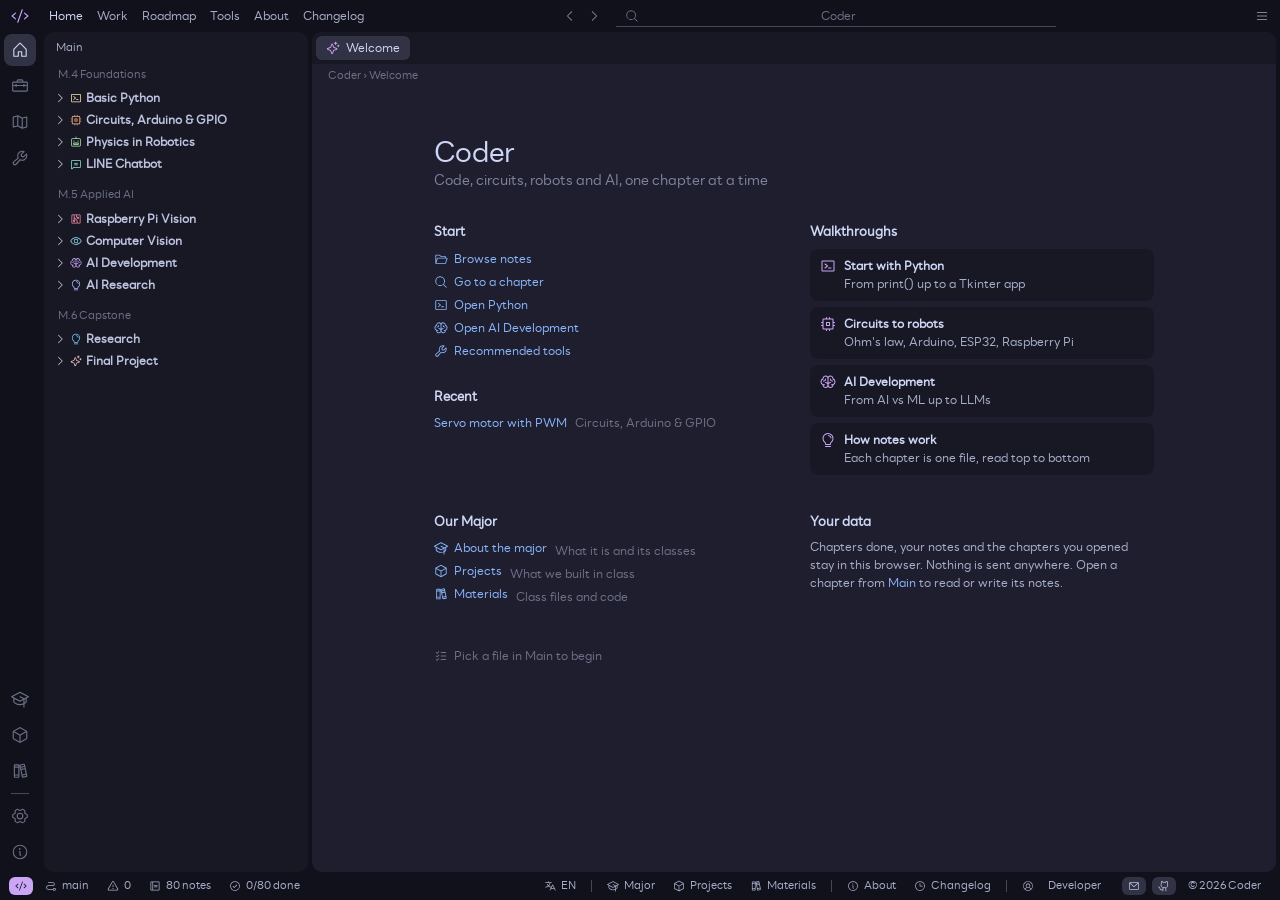
==== commit de3097b9: "Drop notes.html, add roadmap scroll/stats, chapter CTA polish - Remove the standalone notes page; no" ====
--- a/index.html
+++ b/index.html
@@ -15,13 +15,13 @@
 <meta property="og:title" content="Welcome · Coder">
 <meta property="og:description" content="Notes on Python, microcontrollers, robots, AI and more, laid out like a code editor.">
 <meta property="og:url" content="https://learnc0de.vercel.app/">
-<meta property="og:image" content="https://learnc0de.vercel.app/assets/og.png">
+<meta property="og:image" content="https://learnc0de.vercel.app/assets/og-home.png">
 <meta property="og:image:width" content="1200">
 <meta property="og:image:height" content="630">
 <meta name="twitter:card" content="summary_large_image">
 <meta name="twitter:title" content="Welcome · Coder">
 <meta name="twitter:description" content="Notes on Python, microcontrollers, robots, AI and more, laid out like a code editor.">
-<meta name="twitter:image" content="https://learnc0de.vercel.app/assets/og.png">
+<meta name="twitter:image" content="https://learnc0de.vercel.app/assets/og-home.png">
 <link rel="preload" href="assets/fonts/lineseedsansth_rg.woff2" as="font" type="font/woff2" crossorigin>
 <link rel="stylesheet" href="style.css">
 </head>
@@ -73,7 +73,7 @@
           </section>
           <section>
             <h3 id="data">Your data</h3>
-            <p class="note">Chapters done, your notes and the chapters you opened stay in this browser. Nothing is sent anywhere. Back them up from <a href="notes.html">Notes</a>.</p>
+            <p class="note">Chapters done, your notes and the chapters you opened stay in this browser. Nothing is sent anywhere. Open a chapter from <a href="#" data-open="main">Main</a> to read or write its notes.</p>
           </section>
         </div>
         <p class="startup"><svg class="i"><use href="#i-list-checks"/></svg>Pick a file in Main to begin</p>
--- a/style.css
+++ b/style.css
@@ -351,12 +351,13 @@
 
 /* roadmap */
 .welcome.road{max-width:none}
-.stats{display:grid;grid-template-columns:repeat(4,1fr);border:1px solid var(--s0);border-radius:10px;overflow:hidden;margin:4px 0 16px}
-.stats>div{display:flex;flex-direction:column;align-items:center;gap:2px;padding:16px 10px}
-.stats>div+div{border-left:1px solid var(--s0)}
-.stats b{font-size:26px;font-weight:400;line-height:1.2}
-.stats span{color:var(--o1)}
-.yrfilter{display:flex;align-items:center;gap:6px;margin:4px 0 14px}
+.pstats{display:flex;align-items:center;gap:14px;color:var(--o1);font-size:12.5px;margin-left:auto}
+.pstats b{font-weight:700}
+.pfilterrow{display:flex;align-items:center;gap:12px;margin:4px 0 14px}
+.pscroll{display:flex;gap:2px;flex:none;background:var(--mantle);border-radius:999px;padding:3px}
+.pscroll .ib{width:24px;height:24px;border-radius:999px}
+.pscroll .ib:hover{background:var(--s0);color:var(--text)}
+.yrfilter{display:flex;align-items:center;gap:6px}
 .yrfilter b{color:var(--o1);font-size:12.5px;font-weight:700;margin-right:4px}
 .yrfilter button{padding:5px 14px;border-radius:7px;background:var(--mantle);color:var(--o1);font-size:12.5px;font-weight:700;cursor:pointer}
 .yrfilter button:hover{color:var(--text)}
@@ -385,7 +386,7 @@
 .chs .sec{padding:12px 0 2px 21px;color:var(--o0);font-size:11px}
 .soonli{padding-left:21px;color:var(--o0)}
 .mod.soon{opacity:.55}
-@media(max-width:640px){.stats{grid-template-columns:1fr 1fr}.stats>div:nth-child(3){border-left:0}.stats>div:nth-child(n+3){border-top:1px solid var(--s0)}}
+@media(max-width:640px){.pstats{display:none}}
 .rh{display:flex;align-items:flex-start;justify-content:space-between;gap:16px;flex-wrap:wrap}
 .rhact{display:flex;align-items:center;gap:8px}
 .rhact .btn{margin-top:0}
@@ -574,7 +575,9 @@
 .ctat b{display:block;font-size:16px;font-weight:700}
 .ctat span{color:var(--o1)}
 .ctab{display:flex;gap:10px;flex-wrap:wrap}
-.cta .btn{margin-top:0;padding:7px 14px;font-size:12px}
+.cta .btn{margin-top:0;padding:7px 16px;font-size:12px;border-radius:999px;white-space:nowrap}
+.lesson .cta .prevbtn{color:var(--blue)}
+.lesson .cta .prevbtn:hover{background:color-mix(in srgb,var(--blue) 18%,var(--s0));color:#9fc2fc}
 .cta .btn .i{width:12px;height:12px}
 .prevlink .i{width:12px;height:12px}
 .lesson a.btn{color:var(--crust)}
@@ -609,28 +612,9 @@
 .chap.narrow .notepane{display:none}
 .chap.narrow.drawer .notepane{display:flex;position:fixed;z-index:6;right:12px;top:64px;bottom:40px;width:min(440px,calc(100vw - 24px));min-height:0;box-shadow:0 2px 14px #0007;background:var(--mantle)}
 
-/* notes page */
-.lastlink{font-size:13px;line-height:1.9;max-width:100%;overflow:hidden;text-overflow:ellipsis;white-space:nowrap;color:var(--blue)}
-.lastlink:hover{color:#b4cffc;text-decoration:underline;text-underline-offset:2px}
-.stats>div{min-width:0}
-.plist{display:flex;flex-direction:column;gap:18px;margin-top:8px}
-.prow{display:grid;grid-template-columns:1fr auto;gap:6px 16px;align-items:center}
-.prow .pl{display:flex;align-items:center;gap:10px;color:var(--text)}
-.prow .pl .i{width:16px;height:16px;color:var(--c)}
-.prow .pl i{font-style:normal;color:var(--o0);font-size:11px}
-.prow .pc{color:var(--o1)}
-.bar2{grid-column:1/-1;height:6px;border-radius:3px;background:var(--s0);overflow:hidden}
-.bar2 i{display:block;height:100%;background:var(--c);border-radius:3px}
-.nitem{display:flex;flex-direction:column;gap:4px;padding:14px 0;border-bottom:1px solid var(--s0);color:var(--sub0)}
-.nitem .nt{color:var(--text);font-weight:700}
-.nitem .nb{white-space:pre-wrap;color:var(--sub1);line-height:1.7;display:-webkit-box;-webkit-line-clamp:4;-webkit-box-orient:vertical;overflow:hidden}
-.nitem:hover .nt{text-decoration:underline;text-underline-offset:2px}
 .set .btn{margin-top:0;flex:none}
 textarea{border:0;outline:0}
 .notepane textarea{border:0;box-shadow:none}
-.ctat .prevlink{display:inline-flex;align-items:center;gap:6px;margin-top:10px;color:var(--o1)}
-.ctat .prevlink:hover{color:var(--text);text-decoration:underline;text-underline-offset:2px}
-.ctat .prevlink .i{width:12px;height:12px}
 .ctat{display:flex;flex-direction:column;align-items:flex-start}
 .cta .btn .i{margin-right:0}
 .ntg{padding:3px 10px;border-radius:7px;background:var(--s0);color:var(--sub1)}
@@ -645,61 +629,10 @@
 .lesson h2{margin:104px 0 18px}
 .lesson>h2:first-of-type{margin-top:64px}
 
-/* notes page: every note, grouped by class */
-.nhead{display:flex;align-items:flex-end;justify-content:space-between;gap:20px;flex-wrap:wrap;margin-bottom:28px}
-.nhead .lead{margin:0}
-.nsearch{width:240px;background:transparent;color:var(--text);padding:5px 2px;border-bottom:1px solid var(--s1)}
-.nsearch:focus{outline:0;border-bottom-color:var(--mauve)}
-.nsearch::placeholder{color:var(--o0)}
 .pv.lesson h1,.pv.lesson h2,.pv.lesson h3{margin:16px 0 6px;font-size:13px;font-weight:700}
 .pv.lesson>:first-child{margin-top:0}
 .pv.lesson p{margin:6px 0}
 .pv.lesson .code{margin:10px 0}
-.nempty{display:flex;flex-direction:column;align-items:center;text-align:center;gap:8px;padding:64px 40px;border-radius:16px;background:var(--mantle)}
-.nempty .ni{width:56px;height:56px;border-radius:14px;display:grid;place-items:center;color:var(--mauve);background:color-mix(in srgb,var(--mauve) 15%,var(--base));margin-bottom:10px}
-.nempty .ni .i{width:28px;height:28px}
-.nempty b{font-size:20px}
-.nempty p{color:var(--o1);max-width:420px;margin-bottom:14px}
-
-/* notes as small vertical cards */
-.ngrid{display:grid;grid-template-columns:repeat(auto-fill,minmax(230px,1fr));gap:14px}
-.ncard{display:flex;flex-direction:column;gap:2px;padding:16px;border-radius:14px;background:var(--mantle);min-height:230px}
-.ncard.open{grid-column:span 2}
-.ncard .ni{width:36px;height:36px;border-radius:10px;display:grid;place-items:center;margin-bottom:10px;color:var(--c);background:color-mix(in srgb,var(--c) 15%,var(--base))}
-.ncard .ni .i{width:18px;height:18px}
-.ncard .nt{font-weight:700;color:var(--text);line-height:1.35}
-.ncard .nt:hover{text-decoration:underline;text-underline-offset:2px}
-.ncard .ng{color:var(--o0);font-size:11px}
-.ncard .nbody{margin-top:10px;max-height:118px;overflow:hidden;-webkit-mask-image:linear-gradient(#000 65%,transparent);mask-image:linear-gradient(#000 65%,transparent)}
-.ncard.open .nbody{max-height:none;-webkit-mask-image:none;mask-image:none}
-.ncard footer{display:flex;justify-content:space-between;gap:10px;margin-top:auto;padding-top:12px}
-.ncard footer button{color:var(--o1);font-size:11px;cursor:pointer}
-.ncard footer button:hover{color:var(--text);text-decoration:underline;text-underline-offset:2px}
-.ncard footer [hidden]{display:none}
-.ncard footer button:last-child{margin-left:auto}
-.pv.lesson.nbody p,.pv.lesson.nbody li{font-size:12px}
-.ncard .nbody.lesson{margin:10px 0 0;max-width:none;align-self:stretch}
-.ncard .nbody>:first-child{margin-top:0}
-
-/* a whole card reacts to the pointer, and one note opens on its own in the middle */
-.ncard{cursor:pointer;transition:none}
-.ncard:hover,.ncard:focus-visible{background:color-mix(in srgb,var(--s0) 55%,var(--mantle));outline:0}
-.ncard:hover .nt,.ncard:focus-visible .nt{color:#fff}
-.ncard footer a{color:var(--o1);font-size:11px}
-.ncard footer a:hover{color:var(--text);text-decoration:underline;text-underline-offset:2px}
-#nlib[hidden],#nread[hidden]{display:none}
-.nsolo{display:flex;flex-direction:column;gap:16px}
-.nbar{display:flex;align-items:center;gap:18px;flex-wrap:wrap}
-.nbar .btn{margin:0 0 0 auto;padding:6px 12px;font-size:12px}
-.nback{display:inline-flex;align-items:center;gap:6px;color:var(--o1);cursor:pointer}
-.nback:hover{color:var(--text);text-decoration:underline;text-underline-offset:2px}
-.nback .i{width:12px;height:12px}
-.ntitle{display:flex;align-items:center;gap:12px}
-.ntitle .ni{width:36px;height:36px;border-radius:10px;display:grid;place-items:center;color:var(--c);background:color-mix(in srgb,var(--c) 15%,var(--base))}
-.ntitle .ni .i{width:18px;height:18px}
-.ntitle b{display:block;font-weight:700}
-.ntitle i{font-style:normal;color:var(--o0);font-size:11px}
-.nsolo .notepane{height:calc(100vh - 260px);min-height:420px}
 
 /* about: the two reasons */
 .row .meta .ni{width:34px;height:34px;border-radius:10px;display:grid;place-items:center;margin-bottom:10px;color:var(--mauve);background:color-mix(in srgb,var(--mauve) 15%,var(--base))}
@@ -1015,3 +948,13 @@
 .qlkey i.t{color:var(--red)}
 .qlkey i.w{width:10px;height:10px;border-radius:2px;background:var(--s1)}
 *{-webkit-tap-highlight-color:transparent}
+.view:has(.lost){display:flex}
+.lost{margin:auto;display:flex;flex-direction:column;align-items:center;text-align:center;gap:14px;padding:30px 24px;max-width:560px}
+.lostic{display:grid;place-items:center;width:88px;height:88px;border-radius:24px;background:color-mix(in srgb,var(--mauve) 14%,var(--base));color:var(--mauve)}
+.lostic .i{width:44px;height:44px}
+.lost h1{margin:6px 0 0}
+.lost .lead{margin:0;max-width:46ch}
+.lost code{background:var(--s0);color:var(--text);padding:1px 7px;border-radius:5px;font:12px ui-monospace,Consolas,monospace;word-break:break-all}
+.lost .note{margin:0}
+.lostact{display:flex;flex-wrap:wrap;justify-content:center;gap:10px;margin:8px 0 2px}
+.lostact .btn{margin:0;padding:9px 16px;font-size:13px}
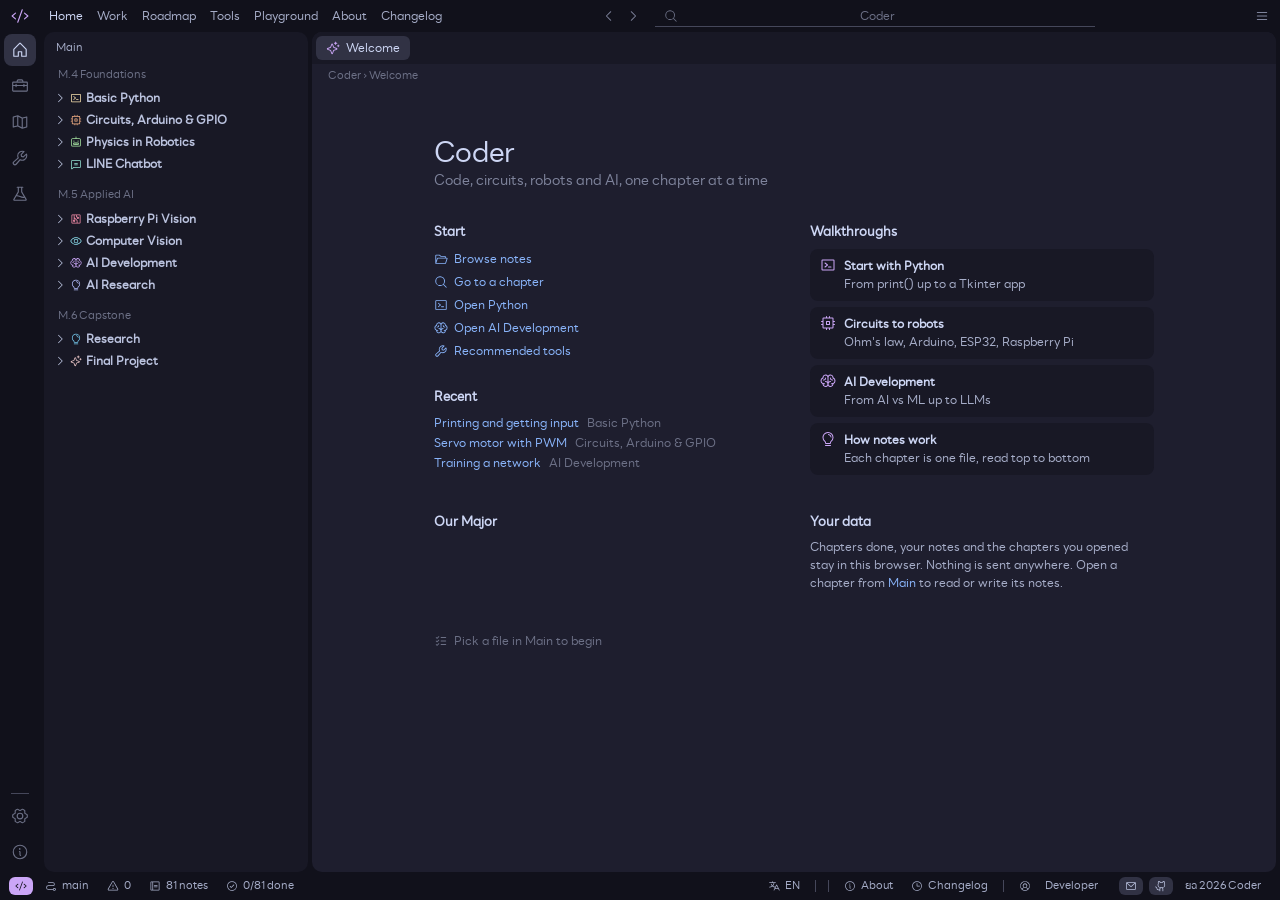
==== commit 843e3e22: "Remove dead Major/Projects/Materials links; tidy About page cards Those three pages never existed, s" ====
--- a/index.html
+++ b/index.html
@@ -66,9 +66,6 @@
           <section>
             <h3 id="major">Our Major</h3>
             <ul class="links">
-              <li><a href="major.html"><svg class="i"><use href="#i-graduation-cap"/></svg>About the major</a><span class="dim">What it is and its classes</span></li>
-              <li><a href="projects.html"><svg class="i"><use href="#i-cube"/></svg>Projects</a><span class="dim">What we built in class</span></li>
-              <li><a href="materials.html"><svg class="i"><use href="#i-books"/></svg>Materials</a><span class="dim">Class files and code</span></li>
             </ul>
           </section>
           <section>
--- a/style.css
+++ b/style.css
@@ -99,7 +99,7 @@
 .walk a:hover{color:var(--text)}
 .walk a:hover b{text-decoration:underline;text-underline-offset:2px}
 .walk b{display:block;color:var(--text);font-weight:700}
-.walk .i{width:16px;height:16px;color:var(--mauve);margin-top:1px}
+.walk .i{width:16px;height:16px;color:var(--mauve)}
 .more{margin-top:32px}
 .welcome .more section{margin-top:0}
 .note{color:var(--sub0);max-width:320px}
@@ -167,8 +167,6 @@
 .deco a.out:hover{color:#b4cffc;text-decoration:underline;text-underline-offset:2px}
 .deco .out .i{width:10px;height:10px}
 .deco>a .out{margin-top:auto}
-.deco.four{grid-template-columns:repeat(4,1fr)}
-.deco.four>div+div{border-left:1px solid var(--s0)}
 .demo{margin-top:auto;padding-top:16px}
 .demo.swatches{display:grid;grid-template-columns:repeat(4,22px);gap:8px}
 .demo.swatches i{width:22px;height:22px;border-radius:50%}
@@ -178,7 +176,6 @@
 .deco .keys{margin-top:14px}
 .deco .keys .k{width:112px}
 .deco .keys li{padding:3px 0}
-.deco.four .out{margin:14px 0 18px}
 .deco .log li{padding:4px 0}
 .deco .log .plain{align-items:flex-start}
 .deco .log .i{margin-top:3px}
@@ -186,7 +183,8 @@
 /* gallery-style cards: a dotted drawing on top, text left-aligned underneath */
 .deco:not(.list)>:is(div,a){align-items:stretch;justify-content:flex-start;text-align:left;padding:20px}
 .deco:not(.list) .art{order:-1;display:block;width:100%;height:auto;max-height:none;margin:0 0 14px;overflow:hidden}
-.deco:not(.list) .demo{order:-1;margin:0 0 18px;padding:0;min-height:96px;display:flex;align-items:center;gap:10px}
+.deco:not(.list) .demo{order:-1;margin:0 0 18px;padding:0;min-height:96px;display:flex;align-items:center;gap:10px;justify-content:center}
+.deco.tech:not(.list)>div{align-items:center;text-align:center;padding-top:40px;padding-bottom:40px;min-height:0}
 .deco:not(.list) .demo.swatches{display:grid;grid-template-columns:repeat(4,26px);gap:10px}
 .deco:not(.list) .demo.swatches i{width:26px;height:26px}
 .deco:not(.list) .demo.icons{display:grid;grid-template-columns:repeat(3,28px);gap:16px}
@@ -195,8 +193,6 @@
 .deco:not(.list)>a h4{margin-top:0}
 .deco:not(.list) .out{margin:12px 0 0}
 .deco:not(.list) .keys{margin-top:14px}
-.deco.four:not(.list)>:is(div,a){align-items:center;text-align:center;justify-content:flex-start;padding-top:64px}
-.deco.four .demo{justify-content:center;min-height:120px}
 /* these tabs size to their content instead of stretching to the bottom */
 #overview .deco,#keys .deco,#data .deco,#built .deco,#direction .deco{flex:none}
 #overview .deco>div,#keys .deco>div,#data .deco>div,#built .deco>div,#direction .deco>div{min-height:0;padding-bottom:26px}
@@ -285,8 +281,8 @@
 .pop .i{width:14px;height:14px;flex:none}
 
 /* tooltip */
-.tip{position:fixed;z-index:10;pointer-events:none;background:var(--s0);color:var(--text);font-size:11px;padding:3px 8px;border-radius:6px;box-shadow:0 4px 12px #0008;white-space:nowrap}
-.tip[hidden]{display:none}
+.tip:not(.callout){position:fixed;z-index:10;pointer-events:none;background:var(--s0);color:var(--text);font-size:11px;padding:3px 8px;border-radius:6px;box-shadow:0 4px 12px #0008;white-space:nowrap}
+.tip:not(.callout)[hidden]{display:none}
 
 /* phone: sidebar overlays editor */
 @media (max-width:640px){
@@ -294,7 +290,7 @@
   .view{padding:24px 16px}
   .cols{grid-template-columns:1fr;gap:24px}
   .walk.grid{grid-template-columns:1fr}
-  .deco,.deco.four,.deco.gal{grid-template-columns:1fr}
+  .deco,.deco.gal{grid-template-columns:1fr}
   .deco>div+div,.deco>a+a{border-left:0;border-top:1px solid var(--s0)}
   .row,.row .groups{grid-template-columns:1fr}
   .row .meta{border-right:0;border-bottom:1px solid var(--s0)}
@@ -430,6 +426,8 @@
 .code .n{color:var(--peach)}
 .code .b{color:var(--blue)}
 .code .c{color:var(--o0)}
+.rdot{display:inline-block;width:8px;height:8px;border-radius:50%;vertical-align:1px;margin-right:6px;box-shadow:0 0 0 1px var(--s1)}
+.rdot + .rdot{margin-left:-3px}
 .callout{margin:14px 0;padding:12px 16px;border-radius:10px;background:var(--mantle);color:var(--sub0);font-size:13px;line-height:1.7}
 .callout code{background:var(--s0)}
 .lfoot{margin-top:34px}
@@ -456,6 +454,20 @@
 .callout.tip .ct{color:var(--green)}
 .callout.warn{background:color-mix(in srgb,var(--red) 9%,var(--mantle))}
 .callout.warn .ct{color:var(--red)}
+/* "> [!more] Title" dropdown, FAQ style: a thin line, the title, a "+" on the right. The body slides open (see the click handler at the end of md.js) */
+details.more{margin:12px 0;border-top:1px solid var(--s0);border-bottom:1px solid var(--s0);color:var(--sub0);font-size:13px;line-height:1.7}
+details.more+details.more{margin-top:0;border-top:0}
+details.more:has(+details.more){margin-bottom:0}
+.lesson p+details.more{margin-top:6px}
+details.more>summary{cursor:pointer;padding:10px 2px;font-weight:700;font-size:13px;color:var(--text);list-style:none;display:flex;align-items:center;justify-content:space-between;gap:16px;user-select:none;transition:color .15s}
+details.more>summary::-webkit-details-marker{display:none}
+details.more>summary::after{content:"+";flex:none;font-size:20px;font-weight:400;line-height:1;color:var(--o1);transition:transform .25s ease,color .15s}
+details.more>summary:hover,details.more>summary:hover::after{color:var(--mauve)}
+details.more.is-open>summary::after{transform:rotate(45deg)}
+details.more>summary:focus-visible{outline:none;text-decoration:underline}
+details.more>div{overflow:hidden;padding:2px 2px 16px}
+details.more>div>:first-child{margin-top:0}
+details.more>div>:last-child{margin-bottom:0}
 .cmp{width:100%;border-collapse:separate;border-spacing:0;margin:14px 0;background:var(--mantle);border-radius:10px;overflow:hidden;font-size:13px}
 .cmp th{text-align:left;font-weight:700;color:var(--text);padding:10px 14px;background:var(--s0)}
 .cmp td{padding:9px 14px;color:var(--sub1);vertical-align:top}
@@ -464,11 +476,16 @@
 .wg{margin:18px 0;padding:16px;border-radius:12px;background:var(--mantle)}
 .wg .wgt{margin:0 0 10px;color:var(--mauve);font-weight:700;font-size:12px}
 .wg .wgrow{display:flex;flex-wrap:wrap;gap:12px;margin-bottom:10px}
+/* slider rows: everything on one centre line, and the number beside a slider has a fixed width so nothing shifts while dragging */
+.wg .wgrow.wgctl{align-items:center;gap:12px 18px}
+.wg .wgv{display:inline-block;min-width:3.6em;text-align:right;font-variant-numeric:tabular-nums;color:var(--text)}
 .wg label{display:flex;align-items:center;gap:8px;color:var(--o1)}
 .wg input{background:var(--base);color:var(--text);border-radius:6px;padding:5px 9px;width:130px;border-bottom:1px solid var(--s1)}
 .wg input:focus{outline:0;border-bottom-color:var(--mauve)}
 .wg .code{background:var(--crust);margin:8px 0}
 .wg .wgo{margin:8px 0 14px}
+/* the text under every diagram: one small size everywhere */
+.wg .wgo,.wg .wgcap{font-size:11px;line-height:1.6;color:var(--o1)}
 .wg .wgo b{color:var(--green)}
 .wgtable{display:flex;flex-direction:column;gap:6px;margin-top:4px}
 .wgtable>div{display:flex;align-items:center;justify-content:space-between;gap:16px;padding:8px 12px;border-radius:8px;background:var(--crust)}
@@ -490,7 +507,7 @@
 .wgt2{margin:18px 0 8px;color:var(--mauve);font-weight:700;font-size:12px}
 .wgcap{margin:8px 0 0;color:var(--o0);font-size:12px}
 .seg2{padding:5px 11px;border-radius:7px;background:var(--base);color:var(--o1);font-size:12px;cursor:pointer;margin-right:4px}
-.seg2:hover{color:var(--text)}
+.seg2:not(.on):hover{background:var(--s0)}
 .seg2.on{background:var(--mauve);color:var(--crust);font-weight:700}
 .mntabs{margin-bottom:10px}
 .wgbars{display:flex;align-items:flex-end;gap:18px;height:110px;padding:0 10px}
@@ -571,14 +588,13 @@
 .lesson p{margin:12px 0}
 
 /* end of a chapter: one big call to action */
-.cta{display:flex;align-items:center;justify-content:space-between;gap:20px;flex-wrap:wrap;margin-top:64px;padding:26px 28px;border-radius:14px;background:var(--mantle)}
+.cta{display:flex;flex-direction:column;align-items:flex-start;gap:18px;margin-top:64px;padding:26px 28px;border-radius:14px;background:var(--mantle)}
 .ctat b{display:block;font-size:16px;font-weight:700}
 .ctat span{color:var(--o1)}
 .ctab{display:flex;gap:10px;flex-wrap:wrap}
 .cta .btn{margin-top:0;padding:7px 16px;font-size:12px;border-radius:999px;white-space:nowrap}
-.lesson .cta .prevbtn{color:var(--blue)}
-.lesson .cta .prevbtn:hover{background:color-mix(in srgb,var(--blue) 18%,var(--s0));color:#9fc2fc}
 .cta .btn .i{width:12px;height:12px}
+.lesson .cta a.prevbtn:hover{background:color-mix(in srgb,var(--red) 80%,#000);color:var(--crust)}
 .prevlink .i{width:12px;height:12px}
 .lesson a.btn{color:var(--crust)}
 .lesson a.btn:hover{color:var(--crust);background:#ddc1fb;text-decoration:none}
@@ -687,7 +703,7 @@
 .wtop{display:flex;align-items:center;gap:12px;margin-bottom:14px}
 .wtop .ni{width:40px;height:40px;border-radius:12px;display:grid;place-items:center;color:var(--c);background:color-mix(in srgb,var(--c) 15%,var(--base));flex:none}
 .wtop .ni .i{width:20px;height:20px}
-.wtop h1{font-size:19px;font-weight:400}
+.wtop h1{font-size:19px;font-weight:700}
 .wtop .sum{color:var(--o1);margin-top:2px;font-size:13px}
 .wact{display:flex;gap:8px;margin:0 0 24px}
 .wact .btn{margin-top:0;padding:8px;justify-content:center}
@@ -737,6 +753,7 @@
 .cpanel .cnav button:disabled:hover{color:var(--o1);background:none}
 .cpanel .cnav .i{width:13px;height:13px}
 .cpanel p{color:var(--sub1);font-size:13.5px;line-height:1.85;margin:0}
+.cpanel p+p{margin-top:12px}
 .cpanel p code{font:12px ui-monospace,SFMono-Regular,Consolas,"Courier New",monospace;background:var(--s0);color:var(--text);padding:1px 6px;border-radius:5px}
 .cpanel .cft{display:flex;align-items:center;justify-content:space-between;gap:12px;margin-top:18px;padding-top:12px;border-top:1px dashed var(--s1)}
 .cpanel .cft span{color:var(--o0);font-size:11px}
@@ -753,6 +770,7 @@
 .tb .sp{flex:1}
 .tb b{color:var(--text);font-weight:400;font-variant-numeric:tabular-nums}
 .tb label{display:inline-flex;align-items:center;gap:8px}
+.tb .ctl{display:inline-flex;flex-wrap:wrap;align-items:center;gap:6px 16px}
 .wg .tb input[type=range]{width:130px}
 .pg{display:grid;gap:1px}
 .pg i{display:block;width:var(--s,10px);height:var(--s,10px)}
@@ -850,17 +868,20 @@
 .tpr u s{display:block;height:100%;background:var(--mauve);text-decoration:none}
 .tpr em{font-style:normal;text-align:right;color:var(--o0);font-variant-numeric:tabular-nums}
 .tpr.off{opacity:.35}
+.cmp2{display:grid;grid-template-columns:1fr 1fr;gap:6px 28px}
+.cmp2 .wgt2{margin-top:10px}
+@media(max-width:560px){.cmp2{grid-template-columns:1fr}}
 .wg .tb input[type=text]{background:transparent;color:var(--text);border-bottom:1px solid var(--s1);padding:3px 2px}
 #ls-ch{flex:0 1 240px}
 #gc-p svg{flex:1 1 100%;max-width:460px}
 .stg .plots{flex:1 1 300px;margin-top:0}
 .stg .plots svg{flex:1 1 100%;max-width:340px}
 .afrow{display:flex;flex-wrap:wrap;margin-top:14px;background:var(--base);border-radius:8px}
-.afrow>div{flex:1 1 110px;display:flex;flex-direction:column;gap:2px;padding:10px 16px}
+.afrow>div{flex:1 1 110px;display:flex;flex-direction:column;gap:5px;padding:16px 18px}
 .afrow>div+div{border-left:1px solid var(--s1)}
 .afrow span{color:var(--text);font-size:12px}
 .afrow small{color:var(--o0);font-size:11px}
-.afrow b{color:var(--green);font-weight:400;font-size:18px;font-variant-numeric:tabular-nums;margin-top:4px}
+.afrow b{color:var(--green);font-weight:400;font-size:18px;font-variant-numeric:tabular-nums;margin-top:10px}
 
 /* result cards: one panel with dividers instead of a stack of separate cards, sans font; .h = short values side by side in one row */
 .wgtable{gap:0;background:var(--crust);border-radius:8px;overflow:hidden;margin-top:6px}
@@ -958,3 +979,709 @@
 .lost .note{margin:0}
 .lostact{display:flex;flex-wrap:wrap;justify-content:center;gap:10px;margin:8px 0 2px}
 .lostact .btn{margin:0;padding:9px 16px;font-size:13px}
+
+/* playground */
+.welcome.pg{max-width:1280px}
+.pg select,.pg output,.pg input,.pg button{font:inherit}
+.pgbar{display:flex;flex-wrap:wrap;align-items:flex-end;gap:16px 28px;padding:18px 22px;background:var(--mantle);border-radius:12px;margin-bottom:14px}
+.pgbtns{display:flex;align-items:center;gap:8px;padding-right:24px;border-right:1px solid var(--s0);align-self:stretch}
+.pgb{width:32px;height:32px;border-radius:8px;display:grid;place-items:center;background:var(--s0);color:var(--sub1);cursor:pointer}
+.pgb:hover{color:var(--text);background:var(--s1)}
+.pgb.big{width:44px;height:44px;border-radius:50%;background:var(--mauve);color:var(--crust)}
+.pgb.big:hover{background:var(--lavender);color:var(--crust)}
+.pgb .i{width:16px;height:16px}
+.pgb.big .i{width:20px;height:20px}
+.pgf{display:flex;flex-direction:column;gap:5px;color:var(--o1);font-size:12px}
+.pgf>b{font-size:20px;font-weight:400;color:var(--text);font-variant-numeric:tabular-nums;line-height:1.3}
+.dd{position:relative}
+.ddb{display:flex;align-items:center;justify-content:space-between;gap:10px;min-width:112px;padding:6px 10px 6px 12px;background:var(--s0);color:var(--text);border-radius:8px;cursor:pointer;text-align:left}
+.ddb:hover,.ddb[aria-expanded=true]{background:var(--s1)}
+.ddb .i{width:11px;height:11px;color:var(--o1)}
+.ddl{position:absolute;z-index:20;top:calc(100% + 4px);left:0;min-width:100%;max-height:260px;overflow:auto;list-style:none;background:var(--crust);border-radius:8px;padding:4px;box-shadow:0 8px 24px #0009}
+.ddl[hidden]{display:none}
+.ddl li{padding:4px 10px;border-radius:6px;color:var(--sub0);cursor:pointer;white-space:nowrap}
+.ddl li:hover{background:var(--s0);color:var(--text)}
+.ddl li.on{color:var(--mauve)}
+.pggrid{display:grid;grid-template-columns:230px minmax(0,1fr) 340px;gap:14px;align-items:start}
+.pgc{background:var(--mantle);border-radius:12px;padding:16px 18px;position:relative;min-width:0}
+.pgc h3{display:flex;align-items:center;gap:8px;font-size:14px;color:var(--text);margin:0 0 14px;font-weight:700}
+.pgc h3 .sp{flex:1}
+.pgc h3 b{font-weight:400}
+.pgc h3 .dim{font-weight:400;font-size:12px;color:var(--o1)}
+.pgs{width:22px;height:22px;border-radius:6px;background:var(--s0);color:var(--sub1);cursor:pointer;line-height:1}
+.pgs:hover:not(:disabled){background:var(--s1);color:var(--text)}
+.pgs:disabled,.lctl button:disabled{opacity:.35;cursor:default}
+.pgsets{display:grid;grid-template-columns:1fr 1fr;gap:8px;margin-bottom:18px}
+.ds{border-radius:8px;overflow:hidden;background:var(--base);cursor:pointer;padding:0;line-height:0;opacity:.7}
+.ds:hover{opacity:1}
+.ds.on{opacity:1;box-shadow:0 0 0 2px var(--mauve)}
+.ds canvas{width:100%;height:auto;aspect-ratio:1}
+.pgr{display:flex;flex-direction:column;gap:8px;margin-bottom:16px;color:var(--sub0);font-size:12px}
+.pgr b{float:right;color:var(--text);font-weight:400}
+input[type=range]{-webkit-appearance:none;appearance:none;width:100%;height:4px;border-radius:4px;background:var(--s1);outline:0;cursor:pointer}
+input[type=range]::-webkit-slider-thumb{-webkit-appearance:none;width:14px;height:14px;border-radius:50%;background:var(--mauve);border:0}
+input[type=range]::-moz-range-thumb{width:14px;height:14px;border-radius:50%;background:var(--mauve);border:0}
+.pgtxt{display:flex;align-items:center;gap:6px;color:var(--blue);cursor:pointer;margin-top:4px}
+.pgtxt:hover{color:#b4cffc;text-decoration:underline;text-underline-offset:2px}
+.pgnet{overflow-x:auto}
+.pgnetbox{position:relative;min-width:460px}
+.pgnetbox svg{position:absolute;inset:0;pointer-events:none}
+.pgnetbox .lk{fill:none;pointer-events:stroke;cursor:pointer;opacity:.85}
+.pgnetbox .lk:hover{opacity:1;filter:brightness(1.25)}
+.pgnetbox .lk.dead{opacity:.15}
+.lh{position:absolute;top:0;width:100px;text-align:center;line-height:1.25}
+.lh b{display:block;font-weight:400;color:var(--text);font-size:12px}
+.lh small{color:var(--o1);font-size:11px}
+.pn{position:absolute;width:36px;height:36px}
+.pn canvas{width:36px;height:36px;border-radius:6px;display:block;box-shadow:0 0 0 1px var(--s1)}
+.pn.out canvas{box-shadow:0 0 0 2px var(--mauve)}
+.pn:hover canvas{box-shadow:0 0 0 2px var(--text)}
+.pn .bias{position:absolute;left:-4px;bottom:-4px;width:9px;height:9px;border-radius:3px;box-shadow:0 0 0 1px var(--mantle)}
+.pn.feat{cursor:pointer;opacity:.35}
+.pn.feat.on,.pn.feat:hover{opacity:1}
+.pn.feat span{position:absolute;right:44px;top:50%;transform:translateY(-50%);white-space:nowrap;color:var(--sub0);font-size:12px;pointer-events:none}
+.lctl{position:absolute;width:64px;display:flex;align-items:center;justify-content:space-between;color:var(--text)}
+.lctl button{width:20px;height:20px;border-radius:6px;background:var(--s0);color:var(--sub1);cursor:pointer;line-height:1}
+.lctl button:hover:not(:disabled){background:var(--s1);color:var(--text)}
+.lctl b{font-weight:400;font-size:12px}
+.pgkey{display:flex;flex-wrap:wrap;gap:8px 22px;margin-top:14px;padding-top:12px;border-top:1px solid var(--s0);color:var(--o1);font-size:11px}
+.pgkey span{display:flex;align-items:center;gap:6px}
+.pgkey .bar{display:inline-block;width:90px;height:8px;border-radius:4px;background:linear-gradient(90deg,#fab387,#45475a,#89b4fa)}
+.pgkey em{font-style:normal}
+.pgkey .thin,.pgkey .thick{display:inline-block;width:18px;border-radius:2px;background:var(--o1)}
+.pgkey .thin{height:1px}.pgkey .thick{height:4px}
+.pgkey .sq{display:inline-block;width:8px;height:8px;border-radius:2px;background:var(--o1)}
+.pgtip{position:absolute;z-index:3;transform:translate(-50%,-130%);background:var(--crust);color:var(--text);padding:2px 8px;border-radius:6px;font-size:11px;pointer-events:none;white-space:nowrap}
+.pgedit{position:absolute;z-index:4;transform:translate(-50%,-50%)}
+.pgedit input{width:80px;background:var(--crust);color:var(--text);border-radius:6px;padding:3px 8px;outline:0;border-bottom:2px solid var(--mauve)}
+#pg-main{width:100%;height:auto;aspect-ratio:1;border-radius:8px;display:block;background:var(--base)}
+.pgloss{display:flex;justify-content:space-between;color:var(--o1);font-size:12px;margin-bottom:10px}
+.pgloss b{color:var(--text);font-weight:400;font-variant-numeric:tabular-nums;margin-left:4px}
+.pgchk{display:flex;flex-direction:column;gap:6px;margin:14px 0;color:var(--sub0)}
+.pgchk label{display:flex;align-items:center;gap:8px;cursor:pointer}
+.pgchk input{accent-color:var(--mauve);width:14px;height:14px}
+.pgleg{display:flex;align-items:center;gap:14px;font-size:12px;color:var(--o1);margin-bottom:6px}
+.pgleg i{display:inline-block;width:8px;height:8px;border-radius:2px;margin-right:5px}
+#pg-chart{width:100%;height:auto;aspect-ratio:600/220;border-radius:8px;background:var(--base);display:block}
+.pgcredit{margin-top:18px}
+@media(max-width:1100px){.pggrid{grid-template-columns:minmax(0,1fr) minmax(0,1fr)}.pgnet{grid-column:1/-1;order:3}}
+@media(max-width:640px){.pggrid{grid-template-columns:minmax(0,1fr)}}
+
+/* playground: fixed widths so the controls don't shift while the counters change */
+.pgf.ep{width:128px;flex:none}
+.pgf.ep small{color:var(--o0);font-size:11px;margin-top:-4px}
+.pgf>b{display:block;white-space:nowrap}
+.pgn{width:120px;padding:6px 12px;background:var(--s0);color:var(--text);border-radius:8px;outline:0;-moz-appearance:textfield;appearance:textfield}
+.pgn::placeholder{color:var(--o0)}
+.pgn:hover,.pgn:focus{background:var(--s1)}
+.pgn::-webkit-outer-spin-button,.pgn::-webkit-inner-spin-button{-webkit-appearance:none;margin:0}
+.pgloss span{display:flex;gap:4px;white-space:nowrap}
+.pgloss b{display:inline-block;min-width:44px}
+#pg-main{aspect-ratio:400/442}
+#pg-chart{aspect-ratio:640/340}
+.pgnetbox text{fill:var(--sub0);font-size:10px;paint-order:stroke;stroke:var(--mantle);stroke-width:3px;stroke-linejoin:round;pointer-events:none}
+.pgbar{min-height:96px}
+.pgbar{gap:14px 18px}
+.pgbtns{padding-right:18px}
+.ddb{min-width:88px}
+.pgn{width:104px}
+.pggrid{grid-template-columns:210px minmax(0,1fr) 330px}
+.pgnetbox{min-width:520px}
+.pgc .pgf{margin-bottom:16px}
+.pgc .dd,.pgc .ddb{width:100%}
+.pggrid{grid-template-columns:200px minmax(0,1fr) 310px}
+.pgnetbox{min-width:440px}
+.pggrid{align-items:stretch}
+.pggrid>.pgc{margin-top:0}
+.ds{display:flex;flex-direction:column;align-items:stretch;gap:4px;padding:5px 5px 6px;line-height:1.3;background:var(--base);border-radius:8px;text-align:center;color:var(--o1);font-size:11px}
+.ds canvas{border-radius:5px;width:100%;height:auto;aspect-ratio:1;display:block}
+.ds span{white-space:nowrap}
+.ds.on{color:var(--text)}
+.ds:hover{color:var(--sub1)}
+
+/* activation info panel: same look as the score stats above it */
+.pcs{margin:6px 0 12px}
+.pc{background:var(--crust);border-radius:8px;padding:26px 30px;display:flex;flex-direction:column;gap:20px;font-size:13px;line-height:1.7;color:var(--sub0)}
+.pc .pch{display:flex;flex-wrap:wrap;align-items:baseline;gap:6px 14px}
+.pc .pch b{font-size:16px;font-weight:400;color:var(--text)}
+.pc .pch code{font:inherit;font-size:12px;padding:0;background:none;color:var(--o0)}
+.pc .pcl{display:grid;grid-template-columns:repeat(3,1fr);gap:24px}
+.pc .pcl:has(.use){grid-template-columns:repeat(4,1fr)}
+.pc .pcl em{display:block;font-style:normal;font-size:12px;color:var(--text);margin-bottom:4px}
+.pc .pro em{color:var(--green)}.pc .con em{color:var(--red)}.pc .use em{color:var(--blue)}
+@media(max-width:700px){.pc .pcl{grid-template-columns:1fr}}
+
+/* term cards (```terms in markdown): name | explanation */
+.tms{display:flex;flex-direction:column;gap:20px;margin:30px 0}
+.tm{display:flex;flex-direction:column;gap:4px;font-size:14px;line-height:1.7;color:var(--sub0)}
+.tm b{font-size:15px;font-weight:700;color:var(--text)}
+.dropviz{display:flex;flex-wrap:wrap;gap:12px;justify-content:center;margin-top:8px}
+.dropviz figure{margin:0;flex:1 1 220px;max-width:300px;background:var(--crust);border-radius:10px;padding:12px;text-align:center}
+.dropviz figcaption{font-size:12px;color:var(--o0);margin-bottom:4px}
+
+/* features / label table */
+.fltab{background:var(--crust);border-radius:8px;padding:12px 16px;overflow-x:auto}
+.flr{display:grid;gap:8px;padding:5px 0;font-size:13px;color:var(--sub1);font-variant-numeric:tabular-nums}
+.flr.flg{padding-bottom:0;font-size:12px;color:var(--o0)}
+.flb{display:block}
+.flh{color:var(--text);font-size:12px;border-bottom:1px solid var(--s1);padding-bottom:7px;margin-bottom:3px}
+.fl-c{color:var(--green);font-weight:400}
+
+.lesson h3{margin:40px 0 10px}
+.wg [hidden]{display:none!important}
+#w-rg-desc .tm{font-size:12px;line-height:1.6}
+#w-rg-desc .tm b{font-size:13px}
+.welcome.narrow{max-width:760px}
+
+/* call-to-action card (```cta in markdown) */
+.ctac{display:flex;gap:14px;align-items:flex-start;margin:24px 0;padding:18px;border-radius:12px;background:var(--mantle)}
+.ctac .tmi{flex:none;width:30px;height:30px;border-radius:50%;display:grid;place-items:center;background:color-mix(in srgb,var(--mauve) 16%,var(--base));color:var(--mauve)}
+.ctac .tmi .i{width:16px;height:16px}
+.ctac>div{min-width:0;flex:1}
+.ctac>div>b{font-size:15px;font-weight:700;color:var(--text)}
+.lesson .ctac p{margin:4px 0 12px;font-size:13px}
+.ctal{display:flex;flex-wrap:wrap;gap:10px}
+.lesson .ctal a,.ctal a{flex:1 1 240px;display:flex;align-items:center;justify-content:space-between;gap:12px;padding:10px 14px;border-radius:10px;background:var(--crust);color:var(--text);text-decoration:none}
+.ctal a span{display:flex;flex-direction:column;gap:1px}
+.ctal a b{font-size:13px;font-weight:700}
+.ctal a small{font-size:11px;color:var(--o1)}
+.ctal a .i{width:15px;height:15px;flex:none;color:var(--o0)}
+.lesson .ctal a:hover{background:color-mix(in srgb,var(--mauve) 12%,var(--crust));color:var(--text)}
+.ctal a:hover .i{color:var(--mauve)}
+.ctac>div>b{font-size:13px}
+.lesson .ctac p{font-size:12px;line-height:1.6;margin:3px 0 10px}
+.ctal a b{font-size:12px}
+.ctal a small{font-size:10px;line-height:1.5}
+.ctal a{padding:8px 12px}
+
+/* computer vision widgets */
+.pxg{display:grid;grid-template-columns:repeat(8,1fr);gap:2px;max-width:340px;margin:22px auto}
+.pxc{aspect-ratio:1;border:0;border-radius:3px;font:11px/1 "LINE Seed",system-ui,sans-serif;cursor:pointer;padding:0}
+.pxc:hover{outline:2px solid var(--mauve)}
+.sw{width:100%;height:84px;border-radius:8px}
+.dropviz canvas{width:100%;max-width:240px;height:auto;border-radius:6px;background:var(--crust)}
+.hbar{height:10px;border-radius:5px;margin:2px 0 12px}
+.wgsay{margin-top:14px}
+
+/* more computer vision widgets */
+.wg canvas{max-width:100%}
+.evlog{font:11px/1.6 ui-monospace,Consolas,monospace;color:var(--sub0);background:var(--crust);border-radius:8px;padding:8px 12px;min-height:5.6em}
+.steps{display:flex;flex-wrap:wrap;align-items:center;gap:8px}
+.steps>div{flex:1 1 150px;display:flex;flex-direction:column;gap:3px;background:var(--crust);border-radius:8px;padding:10px 12px;font-size:12px;color:var(--sub0)}
+.steps b{color:var(--text)}
+.steps i{font-style:normal;color:var(--o0)}
+.lbl{display:flex;flex-direction:column;gap:8px;margin:8px 0}
+.lbr{display:grid;grid-template-columns:150px 1fr 110px;gap:10px;align-items:center;font-size:12px;color:var(--sub1)}
+.lbb{position:relative;height:8px;border-radius:4px;background:var(--crust)}
+.lbb i{display:block;height:100%;border-radius:4px}
+.lbb u{position:absolute;top:-4px;width:2px;height:16px;background:var(--text);text-decoration:none}
+.lbr b{font-weight:400;text-align:right}
+.lbr small{color:var(--o0)}
+@media(max-width:640px){.lbr{grid-template-columns:1fr}}
+
+/* python colours (Catppuccin) */
+.code .c{color:var(--o0);font-style:italic}
+.code .y{color:var(--yellow)}
+.code .b{color:var(--blue)}
+/* reset button in widget titles, workflow, kernel */
+.wg .wgt{display:flex;align-items:center;justify-content:space-between;gap:10px}
+.wg .wgt .rst{margin:0}
+.flow{display:flex;flex-wrap:wrap;gap:6px;margin:6px 0 10px}
+.fstep{display:flex;align-items:center;gap:6px;padding:6px 10px;border-radius:8px;background:var(--crust);color:var(--sub0);font-size:12px;cursor:pointer}
+.fstep small{display:grid;place-items:center;width:16px;height:16px;border-radius:50%;background:var(--s0);font-size:10px;color:var(--text)}
+.fstep.done{color:var(--text)}
+.fstep.done small{background:color-mix(in srgb,var(--green) 35%,var(--s0))}
+.fstep.on{background:var(--mauve);color:var(--crust);font-weight:700}
+.fstep.on small{background:var(--crust);color:var(--mauve)}
+.flowd{background:var(--crust);border-radius:10px;padding:12px 14px;margin-bottom:10px;font-size:13px;color:var(--sub1);line-height:1.7}
+.flowd b{color:var(--text);font-size:14px}
+.flowd p{margin:4px 0 8px}
+.flowd code{display:block;font:12px ui-monospace,Consolas,monospace;color:var(--blue);background:none;padding:0}
+.kern{display:grid;gap:2px;width:100%;max-width:160px;margin:auto;aspect-ratio:1}
+.kern i{border-radius:2px}
+.lesson{width:100%;min-width:0}
+
+.wg>canvas{display:block;margin:10px auto}
+.wg>svg{display:block;margin:10px auto}
+
+/* yolo sizes, tool picker */
+.ysb{display:flex;flex-direction:column;gap:8px;margin:8px 0}
+.ysr{display:grid;grid-template-columns:130px 1fr;gap:10px;align-items:center;font-size:12px;color:var(--sub1)}
+.ysr>div{height:8px;border-radius:4px;background:var(--crust)}
+.ysr i{display:block;height:100%;border-radius:4px}
+.tpj{display:flex;flex-wrap:wrap;gap:6px;margin:6px 0 12px}
+.tpb{padding:6px 11px;border-radius:8px;background:var(--base);color:var(--sub1);font-size:12px;cursor:pointer;text-align:left}
+.tpb:hover{background:var(--s0)}
+.tpb.on{background:var(--mauve);color:var(--crust);font-weight:700}
+.tpres{background:var(--crust);border-radius:10px;padding:12px 14px;font-size:13px;color:var(--sub1);line-height:1.7}
+.tpres p{margin:6px 0 0}
+.tpt{display:flex;gap:8px}
+.tpt span{padding:3px 12px;border-radius:999px;background:var(--base);color:var(--o0);font-size:12px}
+.tpt span.on{background:var(--green);color:var(--crust);font-weight:700}
+
+/* hardware map, pin header, details */
+.hwd{background:var(--crust);border-radius:10px;padding:12px 14px;margin-top:10px;font-size:13px;color:var(--sub1);line-height:1.7}
+.hwd>b{color:var(--text);font-size:14px}
+.hwd p{margin:4px 0 8px}
+.hwt{display:flex;flex-direction:column;gap:2px;margin:6px 0}
+.hwt>div{display:grid;grid-template-columns:200px 1fr;gap:10px;padding:4px 0;border-top:1px solid var(--s0);font-size:12px}
+.hwt>div>span{color:var(--o1)}
+.hwt>div>b{font-weight:400;color:var(--text)}
+.hwn{font-size:12px;color:var(--o1)}
+.hwn b{color:var(--text)}
+@media(max-width:640px){.hwt>div{grid-template-columns:1fr}}
+.gph{display:grid;grid-template-columns:minmax(260px,320px) 1fr;gap:16px;align-items:start}
+.gpl{display:grid;grid-template-columns:1fr 1fr;gap:3px}
+.gpp{display:flex;align-items:center;gap:6px;padding:4px 8px;border-radius:6px;background:var(--crust);color:var(--text);font-size:11px;cursor:pointer}
+.gpp i{font-style:normal;color:var(--o0);width:16px;text-align:right}
+.gpp.used{background:color-mix(in srgb,var(--c) 14%,var(--crust))}
+.gpp.sel{outline:0}
+.gpd{background:var(--crust);border-radius:10px;padding:12px 14px;font-size:13px;color:var(--sub1);line-height:1.7}
+.gpd b{color:var(--text)}
+@media(max-width:700px){.gph{grid-template-columns:1fr}}
+
+.hwk{display:inline-block;margin-left:6px;padding:1px 9px;border-radius:999px;background:var(--s0);color:var(--sub1);font-size:11px}
+#w-hw .i,#w-pb .i{fill:currentColor}
+
+/* hardware details: no pill, roomier */
+.hwd{padding:18px 20px}
+.hwd>b{display:block;font-size:15px}
+.hwk,.hwk{display:block;margin:2px 0 10px;padding:0;border-radius:0;background:none;color:var(--o1);font-size:12px}
+.hwd p{margin:0 0 12px}
+.hwt{margin:4px 0 14px}
+.hwt>div{padding:8px 0}
+.hwn{margin:0}
+
+
+#w-pbd{font-size:12px;line-height:1.65}
+#w-pbd>b{font-size:14px}
+#w-pbd p{margin:4px 0 0}
+
+.gpp::before{content:'';flex:none;width:7px;height:7px;border-radius:50%;background:var(--c)}
+
+.gpd{font-size:12px;line-height:1.6}
+.gpd .gh{display:flex;align-items:center;gap:10px;margin-bottom:8px}
+.gpd .gh b{font-size:14px}
+.gpd .gh .tmi{width:24px;height:24px}
+.gpd p{margin:0 0 8px}
+.gpd .hwn{display:flex;align-items:flex-start;gap:6px;font-size:11px;margin:0}
+.gpd .hwn .i{width:13px;height:13px;margin-top:2px;color:var(--o0)}
+
+.gpd .hwt{margin:6px 0 10px}
+.gpd .hwt>div{grid-template-columns:110px 1fr;padding:6px 0}
+.gpd .yes{font-style:normal;color:var(--mauve)}
+
+.gpd>p{font-size:12px}
+.gpd .hwt>div>b{font-size:12px}
+
+.gpp{transition:background .12s}
+.gpp:hover{background:color-mix(in srgb,var(--mauve) 18%,var(--crust))}
+.gpp.sel,.gpp.sel:hover{background:var(--mauve);color:var(--crust);font-weight:700}
+.gpp.sel i{color:var(--crust)}
+.gpp.sel::before{background:var(--crust)}
+
+.lesson h3{margin:54px 0 12px}
+
+.lesson[data-cls="raspberry-pi-vision"] h3{margin:88px 0 14px}
+
+.mwl{display:flex;flex-wrap:wrap;gap:6px 16px;margin-top:8px;font-size:11px;color:var(--sub1)}
+.mwl i{display:inline-block;width:14px;height:3px;border-radius:2px;margin-right:6px;vertical-align:middle}
+
+.lesson[data-cls="raspberry-pi-vision"] p:has(> b:first-child){margin-top:34px}
+
+.row:has(.groups){grid-template-columns:150px 1fr}
+.row:has(.groups) .meta{padding:18px 16px}
+.row .groups>div{padding:18px 20px}
+@media(max-width:760px){.row:has(.groups){grid-template-columns:1fr}}
+
+/* basic python widgets */
+.lrow{display:flex;flex-wrap:wrap;gap:6px;margin:6px 0 10px}
+.lc{min-width:54px;padding:6px 10px;border-radius:8px;background:var(--crust);text-align:center;display:flex;flex-direction:column;gap:3px}
+.lc b{font-weight:400;color:var(--text)}
+.lc small{font-size:10px;color:var(--o1)}
+.ladder{display:flex;flex-direction:column;border-radius:8px;overflow:hidden;background:var(--crust)}
+.ladder>div{display:flex;justify-content:space-between;gap:12px;padding:7px 12px}
+.ladder>div+div{border-top:1px solid var(--s0)}
+.ladder code{background:none;padding:0}
+.ladder .no{color:var(--o1)}
+.ladder .skip{opacity:.4}
+.ladder .hit{background:color-mix(in srgb,var(--green) 16%,var(--crust));color:var(--green)}
+.fmach{display:grid;grid-template-columns:repeat(auto-fit,minmax(170px,1fr));gap:8px;margin-top:6px}
+.fmach>div{padding:10px 12px;border-radius:8px;background:var(--crust);display:flex;flex-direction:column;gap:5px}
+.fmach small{font-size:10px;color:var(--mauve)}
+.fmach code{background:none;padding:0;white-space:pre-wrap;color:var(--text)}
+.bars{display:flex;flex-direction:column;gap:8px;margin-top:6px}
+.bars>div{display:grid;grid-template-columns:110px 1fr 40px;align-items:center;gap:10px}
+.bars span{color:var(--o1);font-size:12px}
+.bars i{display:block;height:8px;border-radius:4px;background:var(--crust);overflow:hidden}
+.bars u{display:block;height:100%;border-radius:4px;transition:width .2s}
+.bars b{font-weight:400;text-align:right;font-variant-numeric:tabular-nums}
+.cafe{display:grid;grid-template-columns:repeat(auto-fit,minmax(110px,1fr));gap:8px;margin-bottom:10px}
+.cafe button{padding:12px 10px;border-radius:8px;background:var(--crust);display:flex;flex-direction:column;gap:3px;align-items:center;cursor:pointer;color:var(--text)}
+.cafe button:hover{background:var(--s0)}
+.cafe button small{color:var(--o1)}
+.cafe button span{color:var(--green);min-height:1.2em}
+.rcpt{margin:8px 0 0;padding:12px 14px;border-radius:8px;background:var(--crust);color:var(--text);white-space:pre-wrap;font:12px ui-monospace,SFMono-Regular,Consolas,monospace}
+.plist{display:flex;flex-direction:column;gap:4px;margin:4px 0 8px}
+.pr{display:flex;align-items:center;gap:10px;padding:7px 10px;border-radius:8px;background:var(--crust);cursor:pointer}
+.pr:hover{background:var(--s0)}
+.pr u{width:9px;height:9px;border-radius:50%;flex:none;background:var(--text)}
+.pr.red u{background:var(--red)}
+.pr.yellow u{background:var(--yellow)}
+.pr span{flex:1}
+.pr small{color:var(--o1)}
+.pr.dn span{text-decoration:line-through;color:var(--o1)}
+.pr.dn small{color:var(--green)}
+.pr button{color:var(--o1);padding:0 6px;cursor:pointer}
+.pr button:hover{color:var(--red)}
+.seg2.pk{background:var(--mauve);color:var(--crust);font-weight:700}
+#w-pl-p .seg2.on:not(.pk){background:var(--mauve);color:var(--crust)}
+
+/* prep widgets: numpy grid, dataframe table */
+.agrid{display:grid;gap:4px;margin:4px 0 10px}
+.agrid i{font-style:normal;padding:6px 12px;min-width:46px;text-align:center;border-radius:6px;background:var(--crust);font-variant-numeric:tabular-nums}
+.agrid i.t{color:var(--green)}
+.agrid i.f{color:var(--red)}
+.dfw{overflow-x:auto;margin-top:8px}
+.dft{border-collapse:collapse;width:100%;font:12px ui-monospace,SFMono-Regular,Consolas,"Courier New",monospace;background:var(--crust);border-radius:8px}
+.dft th{color:var(--mauve);font-weight:400;text-align:right;padding:6px 12px;border-bottom:1px solid var(--s0)}
+.dft td{text-align:right;padding:5px 12px;color:var(--text)}
+.dft td.ix{color:var(--o1);text-align:left}
+
+
+/* playground hub + model comparison */
+.pghub{font-size:12px;font-weight:700;color:var(--mauve);margin:26px 0 0}
+.deco.two{grid-template-columns:repeat(2,1fr);margin-top:10px}
+.crumb a{color:inherit}
+.crumb a:hover{color:var(--text);text-decoration:underline;text-underline-offset:2px}
+.apre{display:flex;flex-wrap:wrap;gap:6px;margin:22px 0 14px}
+.avs{display:flex;align-items:flex-end;gap:16px;margin-bottom:14px}
+.avs .pgf{flex:1;max-width:210px;margin:0}
+.avs .vs{font-style:normal;color:var(--o0);font-size:11px;padding-bottom:6px}
+.dd{position:relative}
+.ddb{display:flex;align-items:center;justify-content:space-between;gap:8px;width:100%;padding:5px 10px;border-radius:6px;background:var(--mantle);color:var(--text);font:inherit;font-size:12px;text-align:left;cursor:pointer}
+.ddb:hover,.ddb[aria-expanded=true]{background:var(--s0)}
+.ddb .i{width:10px;height:10px;color:var(--o1);flex:none}
+.ddl{position:absolute;z-index:20;left:0;right:0;top:calc(100% + 4px);max-height:260px;overflow:auto;padding:4px;border-radius:6px;background:var(--crust);border:1px solid var(--s0);box-shadow:0 8px 24px rgba(0,0,0,.35)}
+.ddl[hidden]{display:none}
+.ddl b{display:block;padding:6px 8px 2px;font-size:10px;font-weight:700;color:var(--o1)}
+.ddl [role=option]{display:block;width:100%;padding:3px 8px 3px 14px;border-radius:5px;background:none;color:var(--sub1);font:inherit;font-size:11.5px;text-align:left;cursor:pointer}
+.ddl [role=option]:hover,.ddl [role=option].act{background:var(--s0);color:var(--text)}
+.ddl [role=option].sel{color:var(--mauve)}
+.acards{display:grid;grid-template-columns:1fr 1fr;grid-template-rows:repeat(7,auto);column-gap:20px;row-gap:16px;margin:0}.welcome .acards>section+section{margin-top:0}
+.acard{display:grid;grid-template-rows:subgrid;grid-row:span 7;row-gap:inherit;padding:20px;border-radius:12px;background:var(--mantle);min-width:0}
+.acard>*{margin:0!important}
+.ach{display:flex;align-items:baseline;gap:10px;margin-bottom:10px}
+.ach h3{font-size:16px;margin:0}
+.ach small{color:var(--o0);font-size:11px}
+.acard .nndiag{margin:0 0 10px}
+.astat{display:flex;gap:20px}
+.astat>div{min-width:0}
+.astat small{display:block;color:var(--o0);font-size:11px}
+.astat b{display:block;font-weight:400;font-size:12px;margin-top:3px;overflow-wrap:break-word}
+.aacc{display:flex;justify-content:space-between;margin-top:14px;font-size:12px;color:var(--o1)}
+.aacc b{font-weight:400;color:var(--text)}
+.abar{height:4px;border-radius:2px;background:var(--base);margin:6px 0 14px;overflow:hidden}
+.abar i,.hrow u{display:block;height:100%;border-radius:2px}
+.abar i.a,.hrow u.a{background:var(--mauve)}
+.abar i.b,.hrow u.b{background:var(--blue)}
+.alist{display:grid;grid-template-columns:1fr 1fr;gap:12px}
+.alist h4{font-size:12px;font-weight:700;margin:0 0 4px;color:var(--text)}
+.alist p{margin:0;font-size:12px;color:var(--sub1);line-height:1.7}
+.alist p::before{margin-right:6px}
+.alist .pro::before{content:"+";color:var(--green)}
+.alist .con::before{content:"-";color:var(--red)}
+.abest{margin:14px 0 0;padding:10px 0 0;border-top:1px solid var(--s0);font-size:12px;color:var(--sub1)}
+.abest b{display:block;color:var(--text);font-weight:700;margin-bottom:2px}
+.ahead,.atake{margin:12px 0;padding:16px;border-radius:12px;background:var(--mantle)}
+.ahead h3,.atake h3{font-size:13px;margin:0 0 10px}
+.hrow{display:grid;grid-template-columns:150px 1fr 90px;gap:12px;align-items:center;padding:4px 0;font-size:12px;color:var(--o1)}
+.hrow i{display:block;height:4px;border-radius:2px;background:var(--base);overflow:hidden}
+.hrow b{font-weight:400;color:var(--text);text-align:right}
+.atake p{margin:0;color:var(--sub1);line-height:1.75}
+@media(max-width:760px){.deco.two{grid-template-columns:1fr}.deco.two>a+a{border-left:0;border-top:1px solid var(--s0)}.acards{grid-template-columns:1fr}.avs{flex-wrap:wrap}.alist{grid-template-columns:1fr}.hrow{grid-template-columns:96px 1fr 80px}}
+.acard .nndiag{padding:6px}
+.ahow{margin:0 0 14px}
+.ahow h4{font-size:12px;font-weight:700;margin:0 0 4px}
+.ahow p{margin:0;font-size:12px;line-height:1.75;color:var(--sub1)}
+.ach .dd{display:inline-block}
+.ach .ddb{width:auto;padding:3px 8px 3px 0;margin-left:0;background:none;font-size:17px;font-weight:700;gap:10px}
+.ach .ddb:hover,.ach .ddb[aria-expanded=true]{background:none;color:var(--mauve)}
+.ach .ddb .i{width:12px;height:12px}
+.ach .ddl{min-width:210px;right:auto}
+.ach .ddb{justify-content:flex-start}
+
+.apre{margin:0 0 20px}
+.ahead,.atake{margin:20px 0 0;padding:20px}
+.pgcredit{margin-top:24px}
+.ach{justify-content:flex-start;align-items:center;gap:12px}
+.acard .nndiag{background:var(--crust)}
+.apre .seg2{padding:7px 14px;border-radius:999px;background:var(--s0);color:var(--sub1);margin:0}
+.apre .seg2:not(.on):hover{background:var(--s1);color:var(--text)}
+.apre .seg2.on{background:var(--mauve);color:var(--crust)}
+.ahead h4{font-size:12px;font-weight:700;margin:22px 0 6px}
+.ahead h4+p{margin:0}
+.ahead .atake,.ahead #ar-take{margin:0;color:var(--sub1);line-height:1.75}
+.adata{color:var(--o1);font-size:12px;line-height:1.7}
+.htab{width:100%;border-collapse:collapse;font-size:12px}
+.htab th,.htab td{padding:9px 0;text-align:left;border-bottom:1px solid var(--s0);font-weight:400}
+.htab tr:first-child th{color:var(--text);font-weight:700;padding-top:2px}
+.htab th:first-child{color:var(--o1);width:30%}
+.htab td{color:var(--text);width:35%}
+.htab em{font-style:normal;color:var(--green);margin-left:8px;font-size:11px}
+.gapc{color:var(--sub1)}
+.alinks{display:flex;flex-wrap:wrap;gap:8px 22px;margin-top:12px}
+.alinks a{display:inline-flex;align-items:center;gap:6px;width:fit-content;color:var(--blue);font-size:12px}
+.alinks a:hover{text-decoration:underline;text-underline-offset:2px;color:#b4cffc}
+.alinks .i{width:10px;height:10px}
+.ahead h4+#ar-head{margin-top:0}
+.ahead h3+p{margin:0}
+.deco.gal.hub{grid-template-columns:repeat(3,1fr);margin-top:0;flex:none}
+.deco.gal.hub>:is(a,div){min-height:0;padding:18px}
+.deco.gal.hub .art{max-height:96px;margin-bottom:14px}
+.deco.gal.hub>a:hover{background:var(--crust);color:var(--sub0)}
+.deco.gal.hub>a:hover h4{text-decoration:none}
+@media(max-width:760px){.deco.gal.hub{grid-template-columns:1fr}}
+.deco.gal.hub .soon{display:flex;flex-direction:column;box-shadow:1px 0 0 var(--s0),0 1px 0 var(--s0);color:var(--sub0);opacity:.7}
+.deco.gal.hub .soon h4{color:var(--text)}
+.pback{display:inline-flex;align-items:center;gap:4px;margin-bottom:14px;color:var(--o1);font-size:12px}
+.pback .i{width:11px;height:11px}
+.pback:hover{color:var(--text)}
+.tgrid{display:grid;grid-template-columns:repeat(3,1fr);gap:10px;margin:14px 0}
+.tg{padding:12px 14px;border-radius:8px;background:var(--mantle);min-width:0}
+.tg b{display:block;font-size:12px;font-weight:700;color:var(--text);margin-bottom:4px}
+.tg span{display:block;font-size:12px;line-height:1.65;color:var(--sub1)}
+@media(max-width:860px){.tgrid{grid-template-columns:repeat(2,1fr)}}
+@media(max-width:560px){.tgrid{grid-template-columns:1fr}}
+.tg b{font-size:11.5px;margin-bottom:9px}
+.tg span{font-size:11px;line-height:1.7}
+.tgrid{margin-top:18px}
+.tgrid.c4{grid-template-columns:repeat(4,1fr)}
+@media(max-width:860px){.tgrid.c4{grid-template-columns:repeat(2,1fr)}}
+@media(max-width:560px){.tgrid.c4{grid-template-columns:1fr}}
+.tgrid.c5{grid-template-columns:repeat(5,1fr);gap:8px}
+@media(max-width:860px){.tgrid.c5{grid-template-columns:repeat(2,1fr)}}
+@media(max-width:560px){.tgrid.c5{grid-template-columns:1fr}}
+.klrows{display:flex;flex-direction:column;margin:6px 0 10px}
+.klr{display:grid;grid-template-columns:minmax(0,1.4fr) minmax(0,1fr) 84px;gap:16px;align-items:center;padding:10px 0;border-bottom:1px solid var(--s0)}
+.klt{display:flex;gap:10px;font-size:12px;line-height:1.5}
+.klt b{flex:none;width:12px}
+.klt small{display:block;color:var(--o1);font-size:11px}
+.klb{position:relative;height:8px;border-radius:4px;background:var(--base)}
+.klb i{display:block;height:100%;border-radius:4px;transition:width .15s}
+.klb u{position:absolute;top:-4px;width:2px;height:16px;background:var(--text);opacity:.8;text-decoration:none}
+.kln{text-align:right}
+.kln b{display:block;font-weight:400;font-size:15px;font-variant-numeric:tabular-nums}
+.kln small{color:var(--o0);font-size:11px}
+@media(max-width:640px){.klr{grid-template-columns:1fr;gap:8px}.kln{text-align:left}}
+.wgrow:has(#kl-b){align-items:center}
+#kl-v{font-weight:400;line-height:1;min-width:28px;text-align:right;font-variant-numeric:tabular-nums}
+.pc .pch b{font-weight:700}
+.pc .pcl{font-size:11.5px;line-height:1.65}
+.pc .pcl em{font-size:11px;font-weight:700}
+.wgcap.sm{font-size:11px;line-height:1.6;color:var(--o1)}
+.lesson[data-cls="ai-development"] h3{margin:30px 0 10px}
+#kl-say{font-size:12px;line-height:1.65}
+.tkx{padding:12px 14px;border-radius:8px;background:var(--crust);font-size:15px;line-height:2.1;white-space:pre-wrap;overflow-wrap:anywhere;margin-bottom:6px}
+.tki{background:color-mix(in srgb,var(--c) 20%,transparent);box-shadow:inset 0 -2px 0 var(--c);border-radius:2px;transition:background .1s}
+.tki.hot{background:color-mix(in srgb,var(--c) 45%,transparent)}
+.toks .tk.hot{background:color-mix(in srgb,var(--c) 18%,var(--crust))}
+.tkids{padding:10px 14px;border-radius:8px;background:var(--crust);font:12px ui-monospace,SFMono-Regular,Consolas,"Courier New",monospace;color:var(--sub1);line-height:1.8;overflow-wrap:anywhere;margin-bottom:6px}
+.wg .wgt2{margin:14px 0 6px}
+#tz-t .tk{border:0;border-radius:4px;padding:4px 8px;background:var(--s0)}
+#tz-t .tk.hot{background:var(--s1)}
+#tz-x .tki{box-shadow:none;border-radius:3px;background:var(--s0)}
+#tz-x .tki:nth-child(even){background:var(--base)}
+#tz-x .tki.hot{background:var(--s1)}
+#tz-x .dim{font-size:12px;color:var(--o1)}
+.tg span b{display:inline;font-size:inherit;margin:0;color:var(--text);font-weight:700}
+.tg span code{font-size:inherit;padding:0 3px}
+.tg span em{font-style:italic}
+.lost{gap:10px;padding:20px 24px;max-width:440px}
+.lostic{width:56px;height:56px;border-radius:16px}
+.lostic .i{width:28px;height:28px}
+.lost h1{font-size:20px;margin:4px 0 0}
+.lost .lead{font-size:12px;line-height:1.6;max-width:40ch}
+.lost code{font-size:11px;padding:1px 6px}
+.lost .note{font-size:11px}
+.lostact{gap:8px;margin:4px 0 0}
+.lostact .btn{padding:6px 12px;font-size:12px}
+.lesson[data-cls="ai-development"] > p{margin:18px 0}
+.lesson[data-cls="ai-development"] > p + h3{margin-top:46px}
+.dropviz figure{display:flex;flex-direction:column}
+.dropviz figcaption{flex:1;display:flex;align-items:center;justify-content:center}
+
+/* backprop walkthrough text: title, one pill per equation, one grey note; fixed height so Next/Back never moves the page */
+.bpsay{min-height:7.6em;margin:6px 0 4px}
+.bpsay>b{display:block;color:var(--green);font-size:13px}
+.bpsay .bpl{display:flex;flex-direction:column;align-items:flex-start;gap:6px;margin:8px 0}
+.bpsay .bpl code{font-size:12px;line-height:1.5}
+.bpsay .wgcap{display:block;margin:0}
+
+/* maths in dropdowns: ```math blocks are centred plain lines (no box), and inline `code` inside an AI Development dropdown reads as plain maths too (other classes keep normal code).
+   Uses the site's own bundled sans font, not a system math/serif font: those fall back to plain Times New Roman wherever Cambria Math / STIX Two Math / Georgia aren't installed. */
+.mathb{margin:12px 0;text-align:center;font:15px/1.9 "LINE Seed",system-ui,sans-serif;color:var(--text)}
+.mathb>div{white-space:pre-wrap}
+.lesson[data-cls="ai-development"] details.more p code,.lesson[data-cls="ai-development"] details.more li code,.lesson[data-cls="ai-development"] details.more td code{background:none;padding:0;color:var(--text);font:1.06em "LINE Seed",system-ui,sans-serif}
+
+/* AI Development diagrams: one text size, taken from the MLP diagrams (11px labels, 9px small ticks) */
+[data-cls="ai-development"] .wg svg text{font-size:11px}
+[data-cls="ai-development"] .wg svg text[font-size="9"],[data-cls="ai-development"] .wg svg text[font-size="8"]{font-size:9px}
+/* confusion-matrix metric cards: labels hang from the top, the percentages sit on one line along the bottom, even when a formula wraps */
+#w-cmrows>div{justify-content:space-between;gap:10px;padding:18px 14px}
+/* confusion matrix: roomier cells, and more air between the matrix and the metric cards below it */
+.cmgrid{gap:10px;margin:12px 0 20px}
+.cmcell{padding:16px 10px;gap:8px}
+
+/* features / label table: plain, thin lines only, no colours, no zebra rows */
+.fltab{padding:4px 0 6px;overflow-x:auto}
+.fltab .flr{padding:8px 14px;gap:8px 12px}
+.fltab .flg{padding-top:8px;padding-bottom:0;color:var(--o0)}
+.fltab .flg .flb{padding-bottom:6px;font-size:11px;border-bottom:1px solid var(--s1)}
+.fltab .flh{padding-top:6px;border-bottom:1px solid var(--s1);margin-bottom:0;color:var(--o1)}
+.fltab .fd{color:var(--text)}
+.fltab .fd+.fd{border-top:1px solid var(--s0)}
+.fltab .flq{border-top:1px dashed var(--s1);margin-top:2px}
+.fltab .flq span:last-child{font-size:13px;line-height:1.5}
+.stk{display:flex;flex-wrap:wrap;align-items:center;gap:8px;margin-top:12px}.stk i{color:var(--o0);font-style:normal;font-size:12px}.stkb{display:flex;flex-direction:column;gap:3px;padding:8px 12px;background:var(--base);border-radius:8px;font-size:11px;color:var(--text)}.stkb b{font-weight:inherit}.stkb small{color:var(--o0);font-size:10px}
+/* Computer Vision and Raspberry Pi diagrams: same controls and small text as the MLP chapter */
+.wg .wgrow{align-items:center;gap:6px 12px}
+.wg .wgrow label{font-size:12px}
+.wg .wgrow input[type=range]{width:110px}
+.wg .wgrow b{display:inline-block;min-width:3em;font-size:12px;font-weight:400;color:var(--text);font-variant-numeric:tabular-nums}
+.wg .seg2{padding:4px 8px;margin-right:0;border-radius:6px;background:var(--s0);color:var(--sub1);font-size:12px;font-weight:400;transition:background .15s,color .15s}
+.wg .seg2:not(.on):hover{background:var(--s1);color:var(--text)}
+.wg .seg2.on,.wg .seg2.pk{background:var(--mauve);color:var(--crust);font-weight:400}
+.wg .wgsay{margin:10px 0 0;font-size:11px;line-height:1.6;color:var(--o1)}
+.wg .wgsay code,.wg .wgsay b{font-size:11px}
+.wg .dropviz{gap:10px;margin-top:10px}
+.wg .dropviz figcaption{font-size:11px;color:var(--o1)}
+.wg .hwd{font-size:12px;line-height:1.6}
+.wg .hwd>b{font-size:13px;font-weight:400}
+.wg .tpb{padding:4px 8px;border-radius:6px;background:var(--s0);font-weight:400}
+.wg .tpb.on{font-weight:400}
+.wg .hwd,.wg .hwd p,.wg .hwd span,.wg .hwd .hwt div{font-size:11px;line-height:1.6}
+.wg .hwd>b{font-size:12px}
+.wg .gpd,.wg .gpd p{font-size:11px;line-height:1.6}
+.csrow{display:grid;grid-template-columns:1fr 1fr;gap:12px;margin-top:8px}
+.csrow figure{margin:0;background:var(--crust);border-radius:10px;padding:10px;text-align:center}
+.csrow figcaption{font-size:11px;color:var(--o1);margin-bottom:4px}
+.csrow canvas{width:100%;height:auto;display:block}
+@media(max-width:560px){.csrow{grid-template-columns:1fr}}
+.wg canvas+.wgsay{margin-top:16px}
+.wg .wgsay+.evlog{margin-top:14px}
+.wg canvas+.evlog{margin-top:16px}
+.cmp th{white-space:nowrap}
+/* Work page: one code window on the left, the explanation on the right */
+.wgrid{grid-template-columns:minmax(0,1fr) 340px;gap:24px;align-items:start}
+.wwin{background:var(--crust);border-radius:12px;overflow:hidden;min-width:0}
+.wbar{display:flex;align-items:center;gap:10px;padding:10px 14px;background:var(--mantle);color:var(--o1);font-size:12px}
+.wbar b{font-weight:400;color:var(--text)}
+.wbar .sp{flex:1}
+.wdots{display:inline-flex;gap:6px;margin-right:6px}
+.wdots i{width:9px;height:9px;border-radius:50%;background:var(--s1)}
+.wbt{display:grid;place-items:center;width:26px;height:26px;border-radius:6px;color:var(--o1);cursor:pointer}
+.wbt:hover{background:var(--s0);color:var(--text);text-decoration:none}
+.wbt .i{width:14px;height:14px}
+.wbody{position:relative;max-height:calc(100vh - 150px);overflow:auto;padding:6px 0}
+.wseg{position:relative;display:flex;gap:0;padding:10px 16px 10px 0;border-left:2px solid transparent;cursor:pointer}
+.wseg+.wseg{border-top:1px dashed var(--s0)}
+.wseg:hover{background:color-mix(in srgb,var(--s0) 30%,transparent)}
+.wseg.on{background:color-mix(in srgb,var(--mauve) 8%,transparent);border-left-color:var(--mauve)}
+.wseg:focus-visible{outline:0;background:color-mix(in srgb,var(--mauve) 12%,transparent)}
+.wtag{position:absolute;top:6px;right:12px;font-size:10px;color:var(--o0);pointer-events:none}
+.wseg.on .wtag{color:var(--mauve)}
+.wseg pre{margin:0}
+.wseg .gut{flex:none;width:44px;padding-right:14px;text-align:right;color:var(--o0);font:12.5px/1.65 ui-monospace,SFMono-Regular,Consolas,"Courier New",monospace;user-select:none}
+.wseg .src{flex:1;min-width:0;overflow-x:auto}
+.wseg code{font:12.5px/1.65 ui-monospace,SFMono-Regular,Consolas,"Courier New",monospace;color:var(--text)}
+.wseg .k{color:var(--mauve)}.wseg .s{color:var(--green)}.wseg .n{color:var(--peach)}.wseg .b{color:var(--blue)}.wseg .c{color:var(--o0)}
+.wside .cout{margin-top:16px}
+.wside .cout[hidden]{display:none}
+.wside .cft{flex-wrap:wrap}
+@media(max-width:1100px){.wgrid{grid-template-columns:minmax(0,1fr)}.wbody{max-height:70vh}}
+/* Work page: the code window copies VS Code: tab, breadcrumb, line numbers, indent guides, minimap */
+.wwin.vs{background:#1e1e2e;border:1px solid var(--s0)}
+.vtabs{display:flex;align-items:stretch;background:var(--mantle);padding-right:8px;font-size:12px}
+.vtab{display:flex;align-items:center;gap:8px;padding:9px 14px;background:#1e1e2e;color:var(--text);border-top:2px solid var(--mauve)}
+.vtab .i{width:14px;height:14px;color:var(--yellow)}
+.vtab .vx{font-style:normal;color:var(--o0);margin-left:6px;font-size:14px;line-height:1}
+.vtabs .sp{flex:1}
+.vtabs .wbt{align-self:center}
+.vcrumb{display:flex;align-items:center;gap:6px;padding:6px 14px;color:var(--o1);font-size:11.5px;background:#1e1e2e}
+.vcrumb i{font-style:normal;color:var(--o0)}
+.vcrumb .i{width:12px;height:12px;color:var(--yellow)}
+.vedit{position:relative;display:flex;min-height:0}
+.vs .wbody{flex:1;min-width:0;padding:4px 0;max-height:calc(100vh - 190px);background:#1e1e2e;scrollbar-width:thin;scrollbar-color:var(--s1) transparent}
+.vs .wseg{padding:6px 12px 6px 0}
+.vs .wseg+.wseg{border-top:0;margin-top:0}
+.vs .wseg .gut{width:52px;padding-right:18px}
+.vs .wseg .gut,.vs .wseg code{font-family:"Cascadia Code","Cascadia Mono",Consolas,ui-monospace,monospace;font-size:13px;line-height:1.6}
+.vs .wseg.on .gut{color:var(--text)}
+.vs .wseg.on{background:color-mix(in srgb,var(--mauve) 7%,transparent);border-left-color:var(--mauve)}
+.vs .wtag{display:none}
+.ig{display:inline;box-shadow:inset 1px 0 color-mix(in srgb,var(--o0) 45%,transparent)}
+.vmap{position:relative;flex:none;width:80px;background:#1e1e2e;border-left:1px solid color-mix(in srgb,var(--s0) 60%,transparent);overflow:hidden;cursor:pointer}
+.vmap canvas{display:block;width:80px}
+.vmv{position:absolute;left:0;right:0;background:color-mix(in srgb,var(--text) 10%,transparent);pointer-events:none}
+.vmc{position:absolute;left:0;width:3px;background:var(--mauve);pointer-events:none}
+@media(max-width:700px){.vmap{display:none}}
+/* Work page, plainer: full width, smaller type, the code and the explanation share one text size */
+.welcome.wfile{max-width:none;margin:0}
+.view:has(.wfile){padding:16px 20px}
+.wfile .wgrid{grid-template-columns:minmax(0,1fr) 340px;gap:20px}
+.wfile .wwin.vs{display:flex;flex-direction:column;height:calc(100vh - 112px);background:var(--crust);border:0;border-radius:10px}
+.wfile .wbar{padding:8px 14px;background:var(--mantle);font-size:12px}
+.wfile .vedit{flex:1;min-height:0}
+.wfile .vs .wbody{max-height:none;height:100%;background:var(--crust);padding:6px 0}
+.wfile .vs .wseg{padding:4px 12px 4px 0;border-left:2px solid transparent}
+.wfile .vs .wseg+.wseg{margin-top:10px}
+.wfile .vs .wseg:hover{background:none}
+.wfile .vs .wseg.on{background:color-mix(in srgb,var(--s0) 45%,transparent);border-left-color:var(--o0)}
+.wfile .vs .wseg .gut{width:46px;padding-right:14px;color:var(--o0)}
+.wfile .vs .wseg.on .gut{color:var(--o1)}
+.wfile .vs .wseg .gut,.wfile .vs .wseg code{font-size:12px;line-height:1.6}
+.wfile .vmap{background:var(--crust)}
+.wfile .vmc{background:var(--o0)}
+.wfile .vmv{background:color-mix(in srgb,var(--text) 8%,transparent)}
+.wfile .wtop h1{font-size:15px}
+.wfile .wtop .sum{font-size:12px}
+.wfile .cpanel p,.wfile .cpanel p code{font-size:12px;line-height:1.7}
+.wfile .cpanel .chd b{font-size:12px}
+.wfile .cout pre,.wfile .cout .ocl{font-size:12px}
+.wfile .cpanel .btn{font-size:11px}
+/* Work page: no second container, the code sits straight on the main panel */
+.wfile .wwin.vs{background:none;border:0;border-radius:0;overflow:visible;height:calc(100vh - 80px)}
+.wfile .vs .wbody,.wfile .vmap{background:none}
+.wfile .vmap{border-left:0}
+.wfile .wgrid{grid-template-columns:minmax(0,760px) 340px;gap:32px;justify-content:start}
+@media(max-width:1100px){.wfile .wgrid{grid-template-columns:minmax(0,1fr)}}
+/* code colours like VS Code: built-in calls yellow, f-string blanks orange, comments grey and italic */
+.wseg .b{color:var(--yellow)}.wseg .fi{color:var(--peach)}.wseg .c{color:var(--o0);font-style:italic}
+.wseg .v{color:var(--pink)}.wseg .fc{color:var(--peach)}.wseg .br0{color:var(--yellow)}.wseg .br1{color:var(--pink)}.wseg .br2{color:var(--blue)}
+/* closer to the editor: variables and parameters salmon, self red italic, def names blue, class names yellow; only the picked cell gets a left bar */
+.wseg .v{color:var(--maroon)}
+.wseg .sf{color:var(--red);font-style:italic}
+.wseg .fn{color:var(--blue)}
+.wseg .y{color:var(--yellow)}
+.wfile .vs .wseg:hover{background:color-mix(in srgb,var(--s0) 28%,transparent);border-left-color:transparent}
+.wfile .vs .wseg:focus-visible{border-left-color:transparent}
+.wfile .vs .wseg.on:hover{border-left-color:var(--o0)}
+/* code type like the editor: Consolas, regular weight (the bold look came from the heavier fallback font); no left bar at all, the picked cell is just a grey band */
+.wfile .vs .wseg .gut,.wfile .vs .wseg code,.wfile .vs .wseg .src{font-family:Consolas,"Cascadia Mono","Liberation Mono",ui-monospace,monospace;font-weight:400}
+.wfile .vs .wseg code{font-size:13px}
+.wfile .vs .wseg .gut{font-size:13px}
+.wfile .vs .wseg,.wfile .vs .wseg.on,.wfile .vs .wseg:hover,.wfile .vs .wseg.on:hover,.wfile .vs .wseg:focus-visible{border-left-color:transparent}
+.wfile .vs .wseg.on{background:color-mix(in srgb,var(--s0) 55%,transparent)}
+/* print, input, type, float and the other built-in calls are blue, like the editor */
+.wseg .b{color:var(--blue)}
+/* built-in types (float, int, str, type, list ...) are yellow, built-in functions (print, input, len ...) stay blue */
+.wseg .ty{color:var(--yellow)}
+.wside>.cft{display:flex;flex-wrap:wrap;gap:8px}
+.wside>.cft .btn{margin-top:0;padding:6px 12px;font-size:12px}
+.wside>.cft .btn .i{width:13px;height:13px}
+/* the file title and its description are one line each */
+.wfile .wtop>div{min-width:0}
+.wfile .wtop h1,.wfile .wtop .sum{white-space:nowrap;overflow:hidden;text-overflow:ellipsis}
+
+.wside .fabout{margin:0 0 16px;font-size:12px;line-height:1.6;color:var(--o1)}
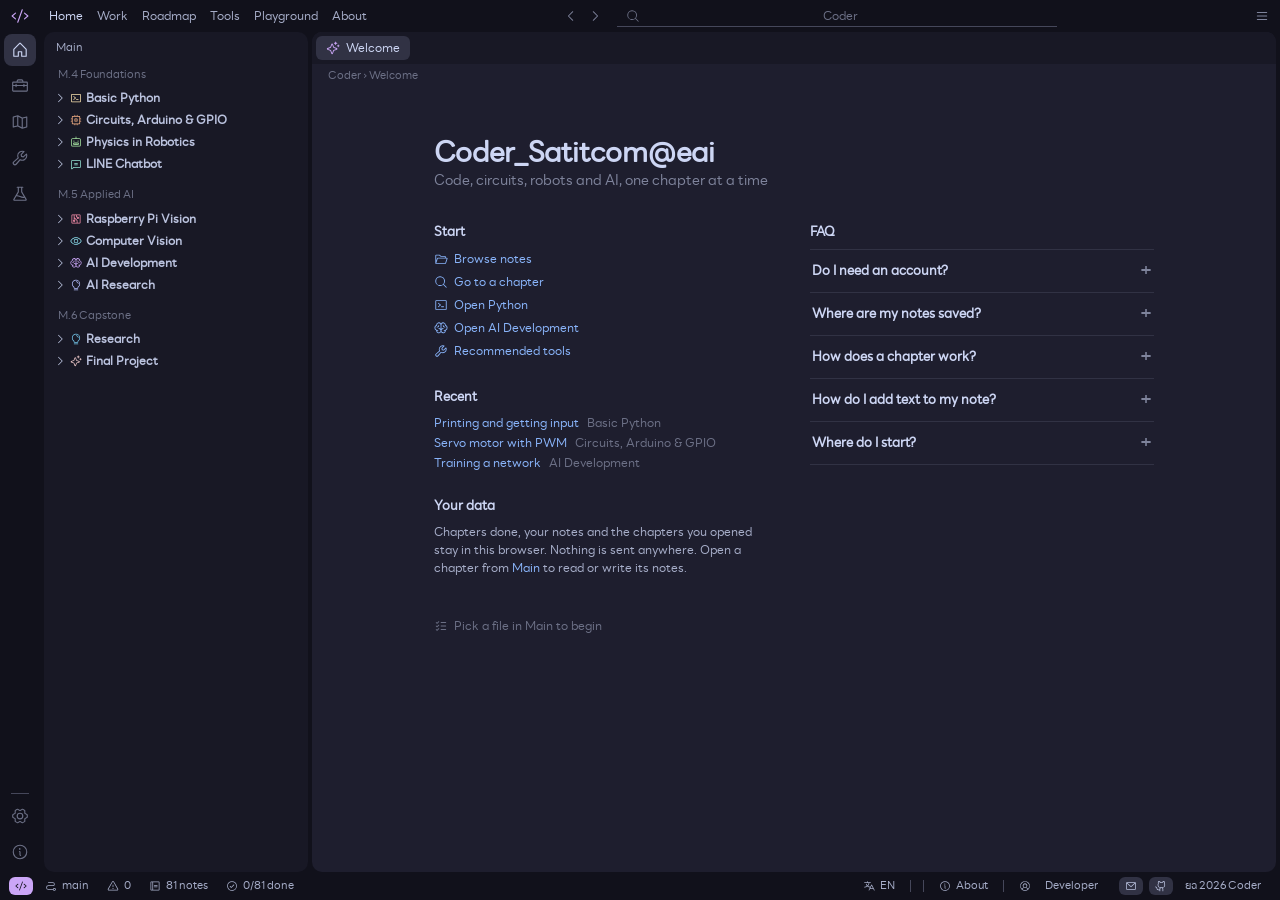
==== commit 357843cd: "feat: v1.00 home and about polish Home: FAQ accordion replaces walkthroughs, Your data under Recent," ====
--- a/index.html
+++ b/index.html
@@ -33,7 +33,7 @@
     <div class="crumb">Coder › Welcome</div>
     <div class="view">
       <div class="welcome">
-        <h1 id="welcome">Coder</h1>
+        <h1 id="welcome">Coder_Satitcom@eai</h1>
         <p class="lead">Code, circuits, robots and AI, one chapter at a time</p>
         <div class="cols">
           <div>
@@ -51,27 +51,21 @@
               <h3 id="recent-h">Recent</h3>
               <ul class="links" id="recent"></ul>
             </section>
+            <section>
+              <h3 id="data">Your data</h3>
+              <p class="note">Chapters done, your notes and the chapters you opened stay in this browser. Nothing is sent anywhere. Open a chapter from <a href="#" data-open="main">Main</a> to read or write its notes.</p>
+            </section>
           </div>
           <div>
-            <section class="walk">
-              <h3 id="walk">Walkthroughs</h3>
-              <a href="#" data-group="Basic Python"><svg class="i"><use href="#i-terminal-window"/></svg><span><b>Start with Python</b>From print() up to a Tkinter app</span></a>
-              <a href="#" data-group="Circuits, Arduino &amp; GPIO"><svg class="i"><use href="#i-cpu"/></svg><span><b>Circuits to robots</b>Ohm's law, Arduino, ESP32, Raspberry Pi</span></a>
-              <a href="#" data-group="AI Development"><svg class="i"><use href="#i-brain"/></svg><span><b>AI Development</b>From AI vs ML up to LLMs</span></a>
-              <a href="#" data-open="main"><svg class="i"><use href="#i-lightbulb"/></svg><span><b>How notes work</b>Each chapter is one file, read top to bottom</span></a>
-            </section>
+            <section class="faq">
+                <h3 id="walk">FAQ</h3>
+                <details name="faq"><summary>Do I need an account?</summary><p>No. There is no sign-up and no login. Everything you do on the site, like the chapters you finish, the notes you write and the chapters you open, is kept in your own browser. Nothing is sent to a server.</p></details>
+                <details name="faq"><summary>Where are my notes saved?</summary><p>Only on this device, in this browser. They are still there when you come back, but they do not follow you to another phone or computer. Clearing the site's data erases them, so use Copy in the note panel to keep a backup of anything important.</p></details>
+                <details name="faq"><summary>How does a chapter work?</summary><p>Each chapter is one page you read from top to bottom. The note panel sits beside the lesson on a wide screen, and slides in from the right on a narrow one. Open the extra sections inside a chapter when you want more detail, and skip them when you do not.</p></details>
+                <details name="faq"><summary>How do I add text to my note?</summary><p>Select any text in the lesson, then press Clip in the note panel and it is added to your note. The toolbar also has bold, italic, code and list buttons, and Preview shows how the note will look once formatted.</p></details>
+                <details name="faq"><summary>Where do I start?</summary><p>If you are new, start with Python and go in order. Then move to Circuits to robots, where you meet Ohm's law, Arduino, ESP32 and Raspberry Pi, and finish with AI Development, which goes from AI versus ML up to LLMs. Use Go to a chapter if you want to jump straight to a topic.</p></details>
+              </section>
           </div>
-        </div>
-        <div class="cols more">
-          <section>
-            <h3 id="major">Our Major</h3>
-            <ul class="links">
-            </ul>
-          </section>
-          <section>
-            <h3 id="data">Your data</h3>
-            <p class="note">Chapters done, your notes and the chapters you opened stay in this browser. Nothing is sent anywhere. Open a chapter from <a href="#" data-open="main">Main</a> to read or write its notes.</p>
-          </section>
         </div>
         <p class="startup"><svg class="i"><use href="#i-list-checks"/></svg>Pick a file in Main to begin</p>
       </div>
--- a/style.css
+++ b/style.css
@@ -85,7 +85,7 @@
 .view{flex:1;overflow:auto;padding:48px 32px}
 
 .welcome{max-width:720px;margin:0 auto}
-.welcome h1{font-size:28px;font-weight:400;line-height:1.2}
+.welcome h1{font-size:28px;font-weight:700;line-height:1.2}
 .welcome .lead{font-size:14px;color:var(--o1);margin-bottom:32px}
 .cols{display:grid;grid-template-columns:1fr 1fr;gap:32px}
 .welcome h3{font-size:13px;font-weight:400;margin:0 0 6px;color:var(--text)}
@@ -96,6 +96,18 @@
 .links a:hover{color:#b4cffc;text-decoration:underline;text-underline-offset:2px}
 .links .dim{color:var(--o0);margin-left:8px}
 .walk a{display:flex;gap:8px;padding:8px 10px;background:var(--mantle);border-radius:8px;margin-bottom:6px;color:var(--sub0)}
+.faq{interpolate-size:allow-keywords}
+.faq details::details-content{block-size:0;overflow:hidden;transition:block-size .3s ease,content-visibility .3s allow-discrete}
+.faq details[open]::details-content{block-size:auto}
+.faq details{margin:0;border-top:1px solid var(--s0);color:var(--sub0);font-size:13px;line-height:1.7}
+.faq details:last-child{border-bottom:1px solid var(--s0)}
+.faq summary{cursor:pointer;padding:10px 2px;font-weight:700;font-size:13px;color:var(--text);list-style:none;display:flex;align-items:center;justify-content:space-between;gap:16px;user-select:none;transition:color .15s}
+.faq summary::-webkit-details-marker{display:none}
+.faq summary::after{content:"+";flex:none;font-size:20px;font-weight:400;line-height:1;color:var(--o1);transition:transform .25s ease,color .15s}
+.faq summary:hover,.faq summary:hover::after{color:var(--mauve)}
+.faq details[open]>summary::after{transform:rotate(45deg)}
+.faq summary:focus-visible{outline:none;text-decoration:underline}
+.faq p{margin:0;padding:2px 2px 16px;font-size:13px;color:var(--sub0)}
 .walk a:hover{color:var(--text)}
 .walk a:hover b{text-decoration:underline;text-underline-offset:2px}
 .walk b{display:block;color:var(--text);font-weight:700}
@@ -142,7 +154,17 @@
 .tab .x:hover{color:var(--text)}
 
 /* deco card: joined cells with a dotted drawing at the bottom */
-.deco{display:grid;grid-template-columns:repeat(3,1fr);border:1px solid var(--s0);border-radius:10px;overflow:hidden;margin-top:24px}
+.ver{margin:28px 0 36px}
+.ver h2{font-size:20px;font-weight:700;padding-bottom:16px;margin-bottom:20px;border-bottom:1px solid var(--s0)}
+.ver h2 span{font-size:12px;font-weight:400;color:var(--o1);margin-left:8px}
+.vgrid{display:grid;grid-template-columns:repeat(3,1fr)}
+.vgrid>div{padding:0 24px}
+.vgrid>div:first-child{padding-left:0}
+.vgrid>div+div{border-left:1px solid var(--s0)}
+.vgrid h5{font-size:13px;font-weight:700;margin-bottom:10px}
+.vgrid li{padding:5px 0}
+@media(max-width:640px){.vgrid{grid-template-columns:1fr;gap:20px}.vgrid>div{padding:0}.vgrid>div+div{border-left:0;border-top:1px solid var(--s0);padding-top:20px}}
+.deco{display:grid;grid-template-columns:repeat(3,1fr);background:var(--mantle);border:1px solid var(--s0);border-radius:10px;overflow:hidden;margin-top:24px}
 .deco>div{display:flex;flex-direction:column;padding:18px 18px 0;min-height:250px}
 .deco>div+div{border-left:1px solid var(--s0)}
 .deco h4{font-size:13px;font-weight:700;margin-bottom:4px}
@@ -194,11 +216,20 @@
 .deco:not(.list) .out{margin:12px 0 0}
 .deco:not(.list) .keys{margin-top:14px}
 /* these tabs size to their content instead of stretching to the bottom */
-#overview .deco,#keys .deco,#data .deco,#built .deco,#direction .deco{flex:none}
-#overview .deco>div,#keys .deco>div,#data .deco>div,#built .deco>div,#direction .deco>div{min-height:0;padding-bottom:26px}
+#overview .deco,#data .deco,#built .deco{flex:none}
+#overview .deco>div,#data .deco>div,#built .deco>div{min-height:0;padding-bottom:26px}
 .deco.gal{grid-template-columns:repeat(3,1fr);grid-auto-rows:1fr;flex:1}
 .deco.gal>a{border:0;min-height:0;padding:22px;box-shadow:1px 0 0 var(--s0),0 1px 0 var(--s0);color:var(--sub0)}
-.deco.gal>a:hover{background:var(--mantle);color:var(--text)}
+.deco.gal>a{transition:background .2s,color .2s}
+.deco.gal>a:hover{background:var(--base);color:var(--text)}
+.deco.gal>a:hover h4{text-decoration:none}
+.deco.gal .art{transition:transform .4s cubic-bezier(.2,.7,.2,1)}
+.deco.gal>a:hover .art{transform:translateY(-4px) scale(1.04)}
+.deco.gal .art .ds,.deco.gal .art .ln{transition:stroke .2s}
+.deco.gal>a:hover .art :is(.ds,.ln){stroke:var(--mauve)}
+.deco.gal .go{transition:transform .25s,color .2s}
+.deco.gal>a:hover .go{transform:translate(3px,-3px);color:var(--mauve)}
+@media(prefers-reduced-motion:reduce){.deco.gal .art,.deco.gal .go{transition:none}.deco.gal>a:hover .art,.deco.gal>a:hover .go{transform:none}}
 .deco.gal h4{display:flex;align-items:center;gap:8px;font-size:13px;margin:0 0 2px;color:var(--text)}
 .deco.gal h4 .i{width:15px;height:15px;color:var(--mauve)}
 .deco.gal h4 .go{margin-left:auto;width:12px;height:12px;color:var(--o0)}
@@ -623,7 +654,7 @@
 .notepane .pv{flex:1;max-width:none;margin:0;overflow:auto}
 .notepane .pv[hidden],.notepane textarea[hidden]{display:none}
 .chap.mid:not(.nonote){grid-template-columns:minmax(0,3fr) minmax(0,2fr);align-items:start;gap:36px}
-.chap.wide:not(.nonote){grid-template-columns:minmax(0,1fr) minmax(0,1fr);align-items:start;gap:48px}
+.chap.wide:not(.nonote){grid-template-columns:minmax(0,4fr) minmax(0,2.5fr);align-items:start;gap:48px}
 .chap.mid:not(.nonote) .notepane,.chap.wide:not(.nonote) .notepane{position:sticky;top:0;height:calc(100vh - 170px);min-height:340px}
 .chap.narrow .notepane{display:none}
 .chap.narrow.drawer .notepane{display:flex;position:fixed;z-index:6;right:12px;top:64px;bottom:40px;width:min(440px,calc(100vw - 24px));min-height:0;box-shadow:0 2px 14px #0007;background:var(--mantle)}
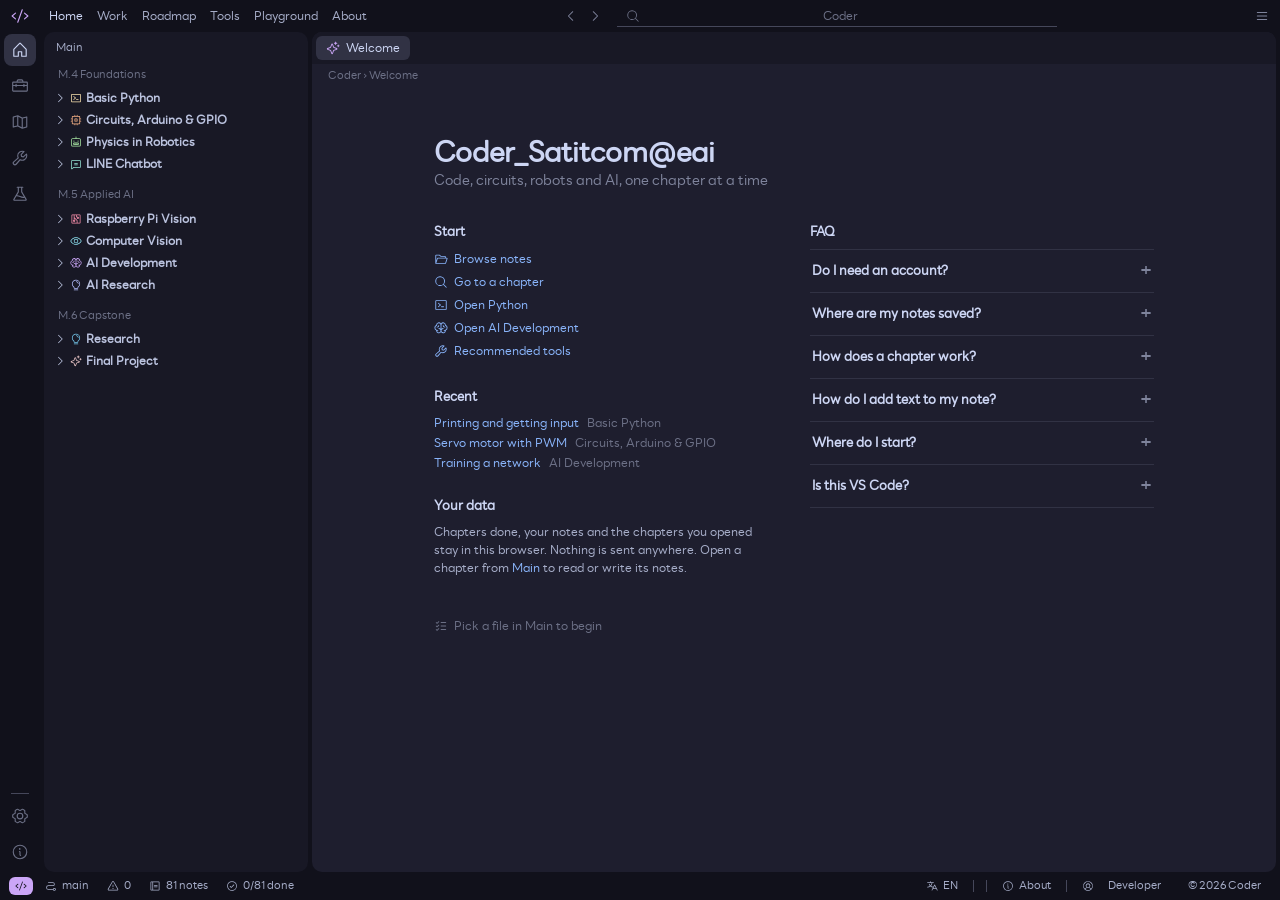
==== commit c5a19ecb: "FAQ: answer "Is this VS Code?" Co-Authored-By: Claude Sonnet 5.5 <noreply@anthropic.com>" ====
--- a/index.html
+++ b/index.html
@@ -64,6 +64,7 @@
                 <details name="faq"><summary>How does a chapter work?</summary><p>Each chapter is one page you read from top to bottom. The note panel sits beside the lesson on a wide screen, and slides in from the right on a narrow one. Open the extra sections inside a chapter when you want more detail, and skip them when you do not.</p></details>
                 <details name="faq"><summary>How do I add text to my note?</summary><p>Select any text in the lesson, then press Clip in the note panel and it is added to your note. The toolbar also has bold, italic, code and list buttons, and Preview shows how the note will look once formatted.</p></details>
                 <details name="faq"><summary>Where do I start?</summary><p>If you are new, start with Python and go in order. Then move to Circuits to robots, where you meet Ohm's law, Arduino, ESP32 and Raspberry Pi, and finish with AI Development, which goes from AI versus ML up to LLMs. Use Go to a chapter if you want to jump straight to a topic.</p></details>
+                <details name="faq"><summary>Is this VS Code?</summary><p>No. Coder is a website that only looks like a code editor, with its colours taken from the Catppuccin theme for VS Code. There is nothing to install, and it is not made by or linked to Microsoft.</p></details>
               </section>
           </div>
         </div>
--- a/style.css
+++ b/style.css
@@ -24,7 +24,7 @@
 .i{width:14px;height:14px;fill:currentColor;flex:none}
 
 /* frame: title bar on top, activity bar | sidebar | editor, status bar below */
-.app{display:grid;grid-template:32px minmax(0,1fr) 28px / 40px auto minmax(0,1fr);gap:0 4px;padding-right:4px;height:100vh}
+.app{display:grid;grid-template:32px minmax(0,1fr) 28px / 40px auto minmax(0,1fr);gap:0 4px;padding-right:4px;height:100vh;height:100dvh}
 
 /* title bar */
 .top{grid-column:1/-1;display:flex;align-items:center;gap:2px;margin-right:-4px;padding-right:6px}
@@ -157,13 +157,7 @@
 .ver{margin:28px 0 36px}
 .ver h2{font-size:20px;font-weight:700;padding-bottom:16px;margin-bottom:20px;border-bottom:1px solid var(--s0)}
 .ver h2 span{font-size:12px;font-weight:400;color:var(--o1);margin-left:8px}
-.vgrid{display:grid;grid-template-columns:repeat(3,1fr)}
-.vgrid>div{padding:0 24px}
-.vgrid>div:first-child{padding-left:0}
-.vgrid>div+div{border-left:1px solid var(--s0)}
-.vgrid h5{font-size:13px;font-weight:700;margin-bottom:10px}
-.vgrid li{padding:5px 0}
-@media(max-width:640px){.vgrid{grid-template-columns:1fr;gap:20px}.vgrid>div{padding:0}.vgrid>div+div{border-left:0;border-top:1px solid var(--s0);padding-top:20px}}
+.ver p{font-size:13px;line-height:1.7;color:var(--sub0)}
 .deco{display:grid;grid-template-columns:repeat(3,1fr);background:var(--mantle);border:1px solid var(--s0);border-radius:10px;overflow:hidden;margin-top:24px}
 .deco>div{display:flex;flex-direction:column;padding:18px 18px 0;min-height:250px}
 .deco>div+div{border-left:1px solid var(--s0)}
@@ -216,8 +210,17 @@
 .deco:not(.list) .out{margin:12px 0 0}
 .deco:not(.list) .keys{margin-top:14px}
 /* these tabs size to their content instead of stretching to the bottom */
-#overview .deco,#data .deco,#built .deco{flex:none}
-#overview .deco>div,#data .deco>div,#built .deco>div{min-height:0;padding-bottom:26px}
+#overview .deco,#major .deco,#data .deco,#built .deco{flex:none}
+#overview .deco>div,#major .deco>div,#data .deco>div,#built .deco>div{min-height:0;padding-bottom:26px}
+.fill #major>*{flex:none}
+#major .wh{margin-top:32px}
+.sequote{margin-top:40px;padding:32px 36px;background:var(--yellow);color:#000;font-size:20px;line-height:1.7}
+#major .deco.grid>div{border:0;box-shadow:1px 0 0 var(--s0),0 1px 0 var(--s0)}
+#major .deco.q{grid-template-columns:repeat(3,1fr)}
+#major .deco.q:not(.list)>div{padding:16px 14px}
+@media(max-width:900px){#major .deco.q{grid-template-columns:repeat(2,1fr)}}
+@media(max-width:640px){#major .deco.q{grid-template-columns:1fr}}
+#major .cmp+.cmp{margin-top:0}
 .deco.gal{grid-template-columns:repeat(3,1fr);grid-auto-rows:1fr;flex:1}
 .deco.gal>a{border:0;min-height:0;padding:22px;box-shadow:1px 0 0 var(--s0),0 1px 0 var(--s0);color:var(--sub0)}
 .deco.gal>a{transition:background .2s,color .2s}
@@ -328,6 +331,8 @@
   .row .groups>div+div{border-left:0;border-top:1px solid var(--s0)}
   .status .hide,.menu,.nav,.dev .t{display:none}
   .cmd{flex:1;margin-left:0}
+  .ed{zoom:.75} /* shrinks all main-panel text and drawings; tune this one number */
+  #ntoggle,#notepane{display:none!important} /* notes are not available on phones */
 }
 
 /* settings in the main panel: view-only for now */
@@ -434,10 +439,19 @@
 .btn:hover{background:#ddc1fb}
 .btn .i{width:15px;height:15px}
 .btn[hidden]{display:none}
+/* roadmap on phones: full-width action row, with room above the filter */
+@media(max-width:640px){
+  .road .rh{flex-direction:column;align-items:stretch;gap:12px;margin-bottom:20px}
+  .road .lead{margin-bottom:0}
+  .road .rhact .btn{justify-content:center;white-space:nowrap;padding:10px 14px}
+  .road .rhact #start{flex:1}
+  .road .pfilterrow{flex-wrap:wrap;gap:10px}
+  .road .pscroll{margin-left:auto}
+}
 
 /* chapter page */
 .lesson{max-width:760px;margin:0 auto}
-.lesson h1{font-size:26px;font-weight:400;line-height:1.25}
+.lesson h1{font-size:26px;font-weight:700;line-height:1.25}
 .lesson .sum{color:var(--o1);font-size:14px;margin-top:4px}
 .lesson h2{font-size:16px;font-weight:700;margin:32px 0 8px}
 .lesson h3{font-size:13px;font-weight:700;margin:22px 0 6px}
@@ -1140,7 +1154,7 @@
 .pc .pcl:has(.use){grid-template-columns:repeat(4,1fr)}
 .pc .pcl em{display:block;font-style:normal;font-size:12px;color:var(--text);margin-bottom:4px}
 .pc .pro em{color:var(--green)}.pc .con em{color:var(--red)}.pc .use em{color:var(--blue)}
-@media(max-width:700px){.pc .pcl{grid-template-columns:1fr}}
+@media(max-width:700px){.pc{padding:18px 16px}.pc .pcl,.pc .pcl:has(.use){grid-template-columns:1fr;gap:16px}}
 
 /* term cards (```terms in markdown): name | explanation */
 .tms{display:flex;flex-direction:column;gap:20px;margin:30px 0}
